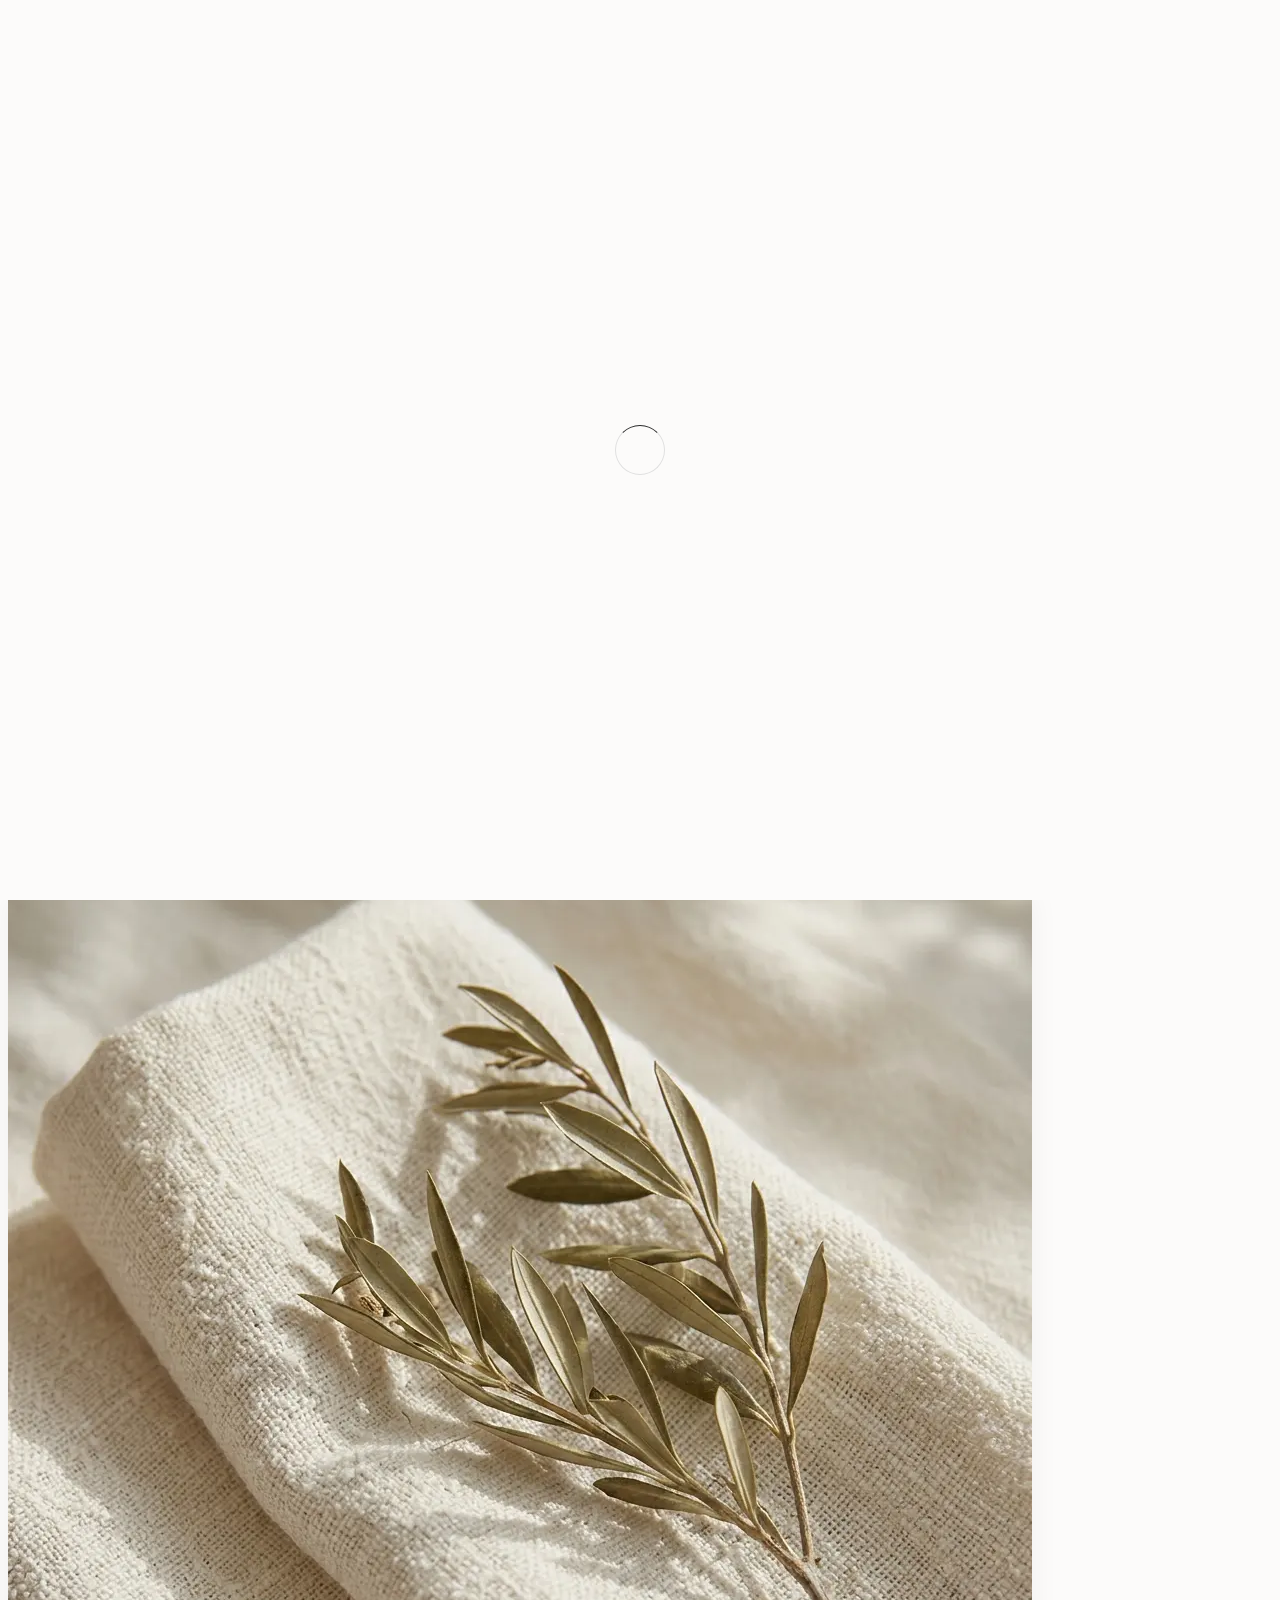
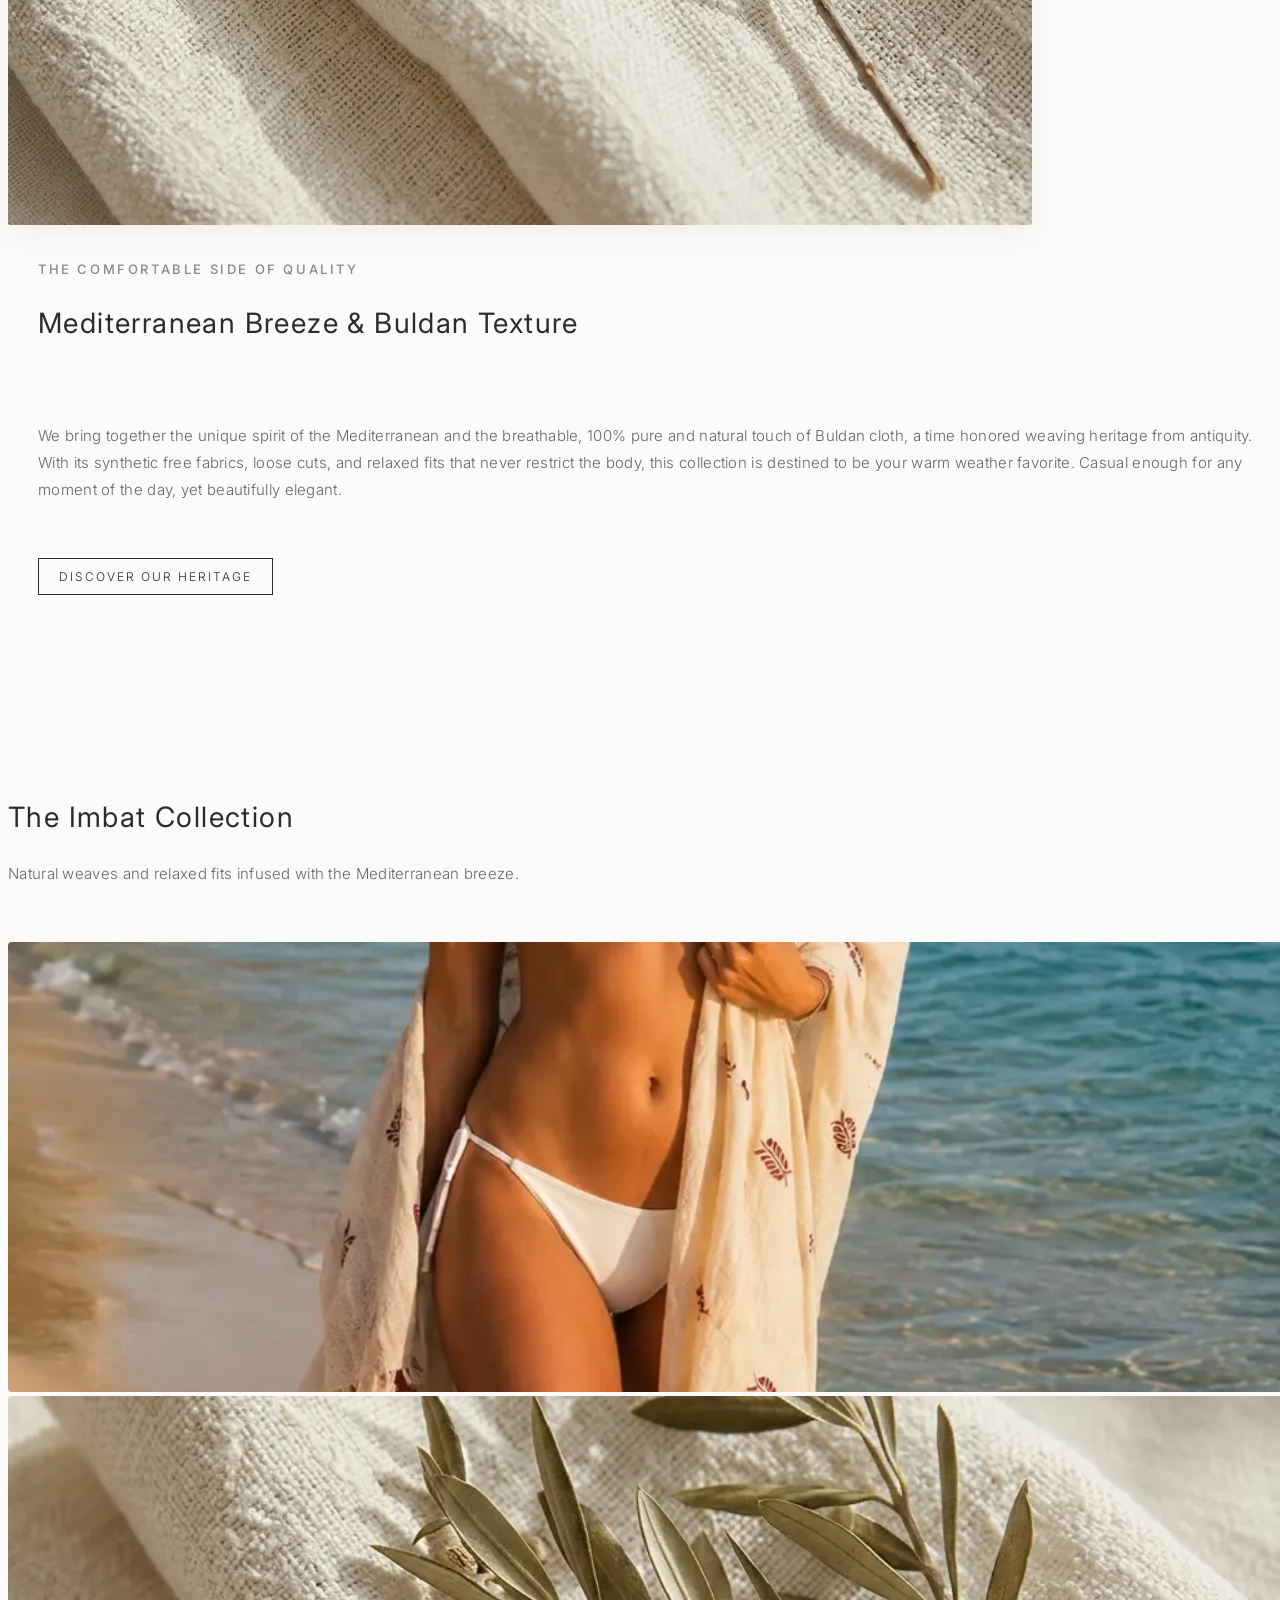
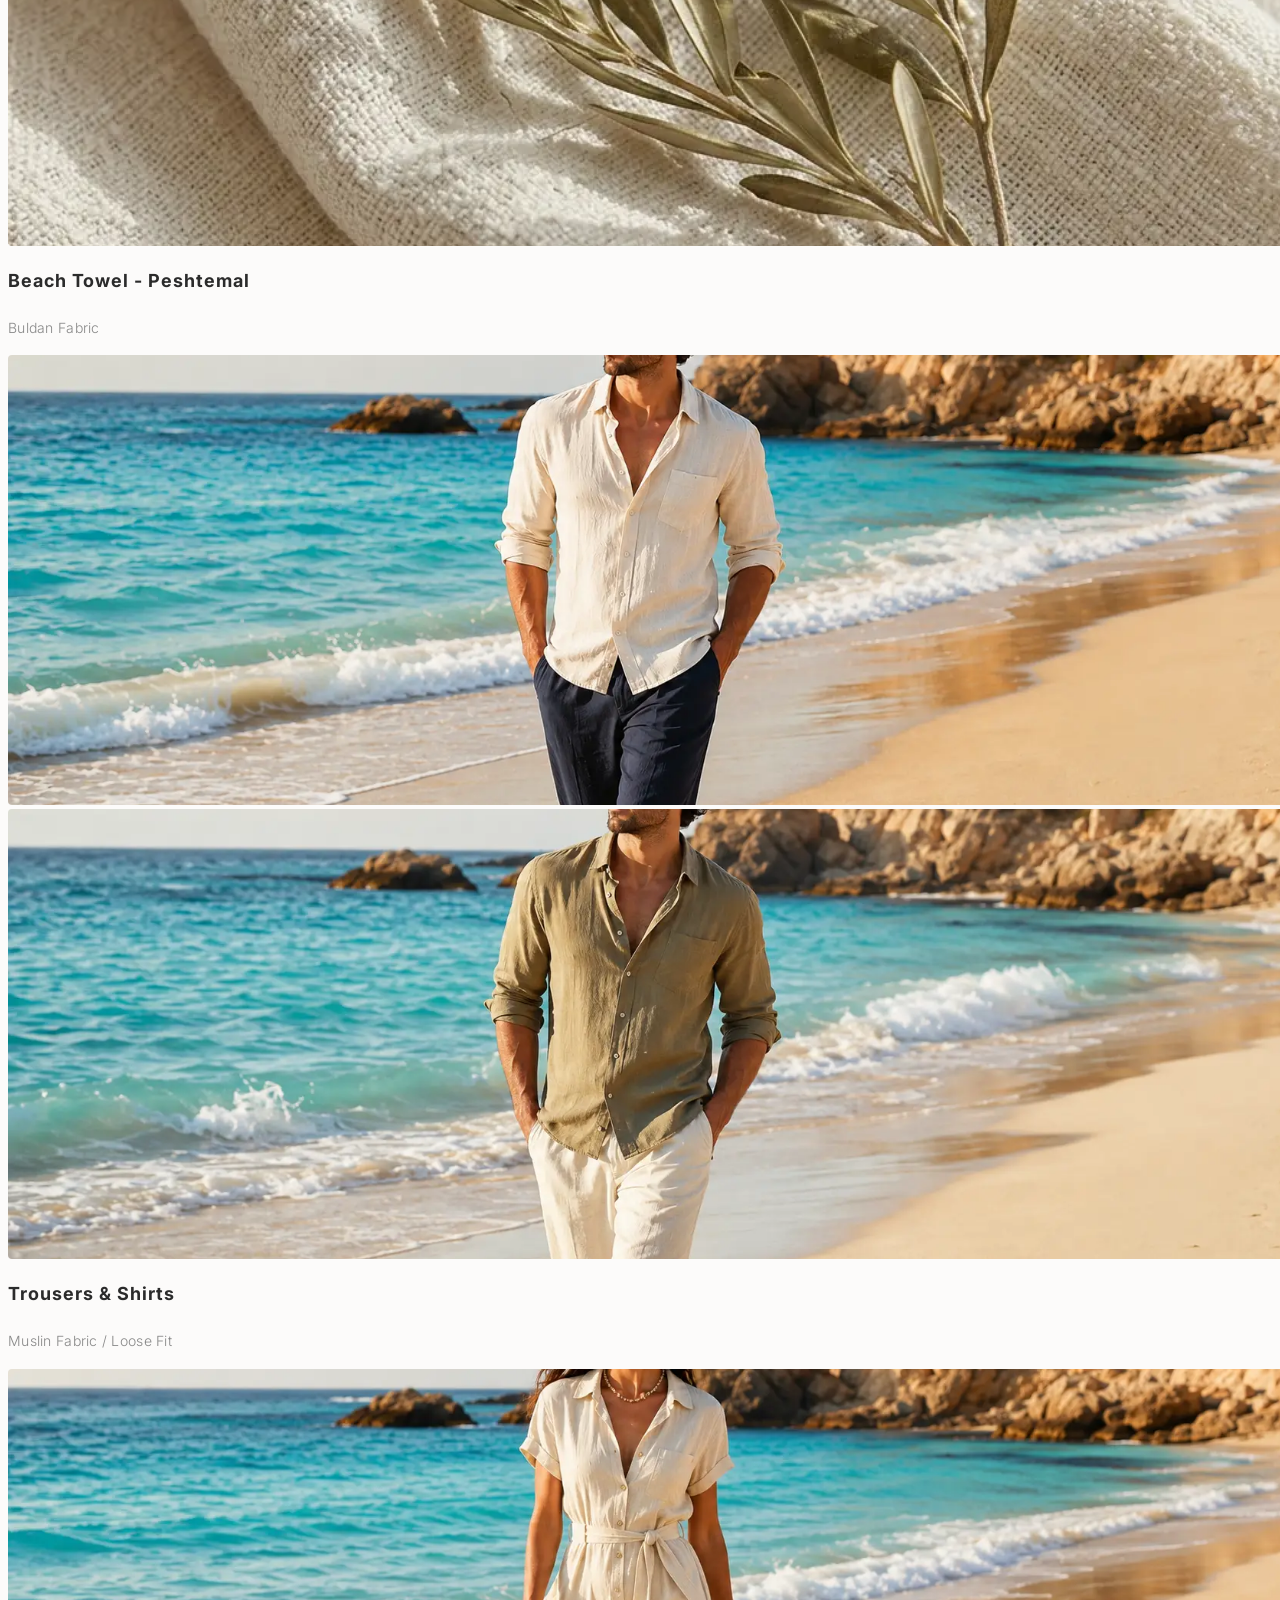
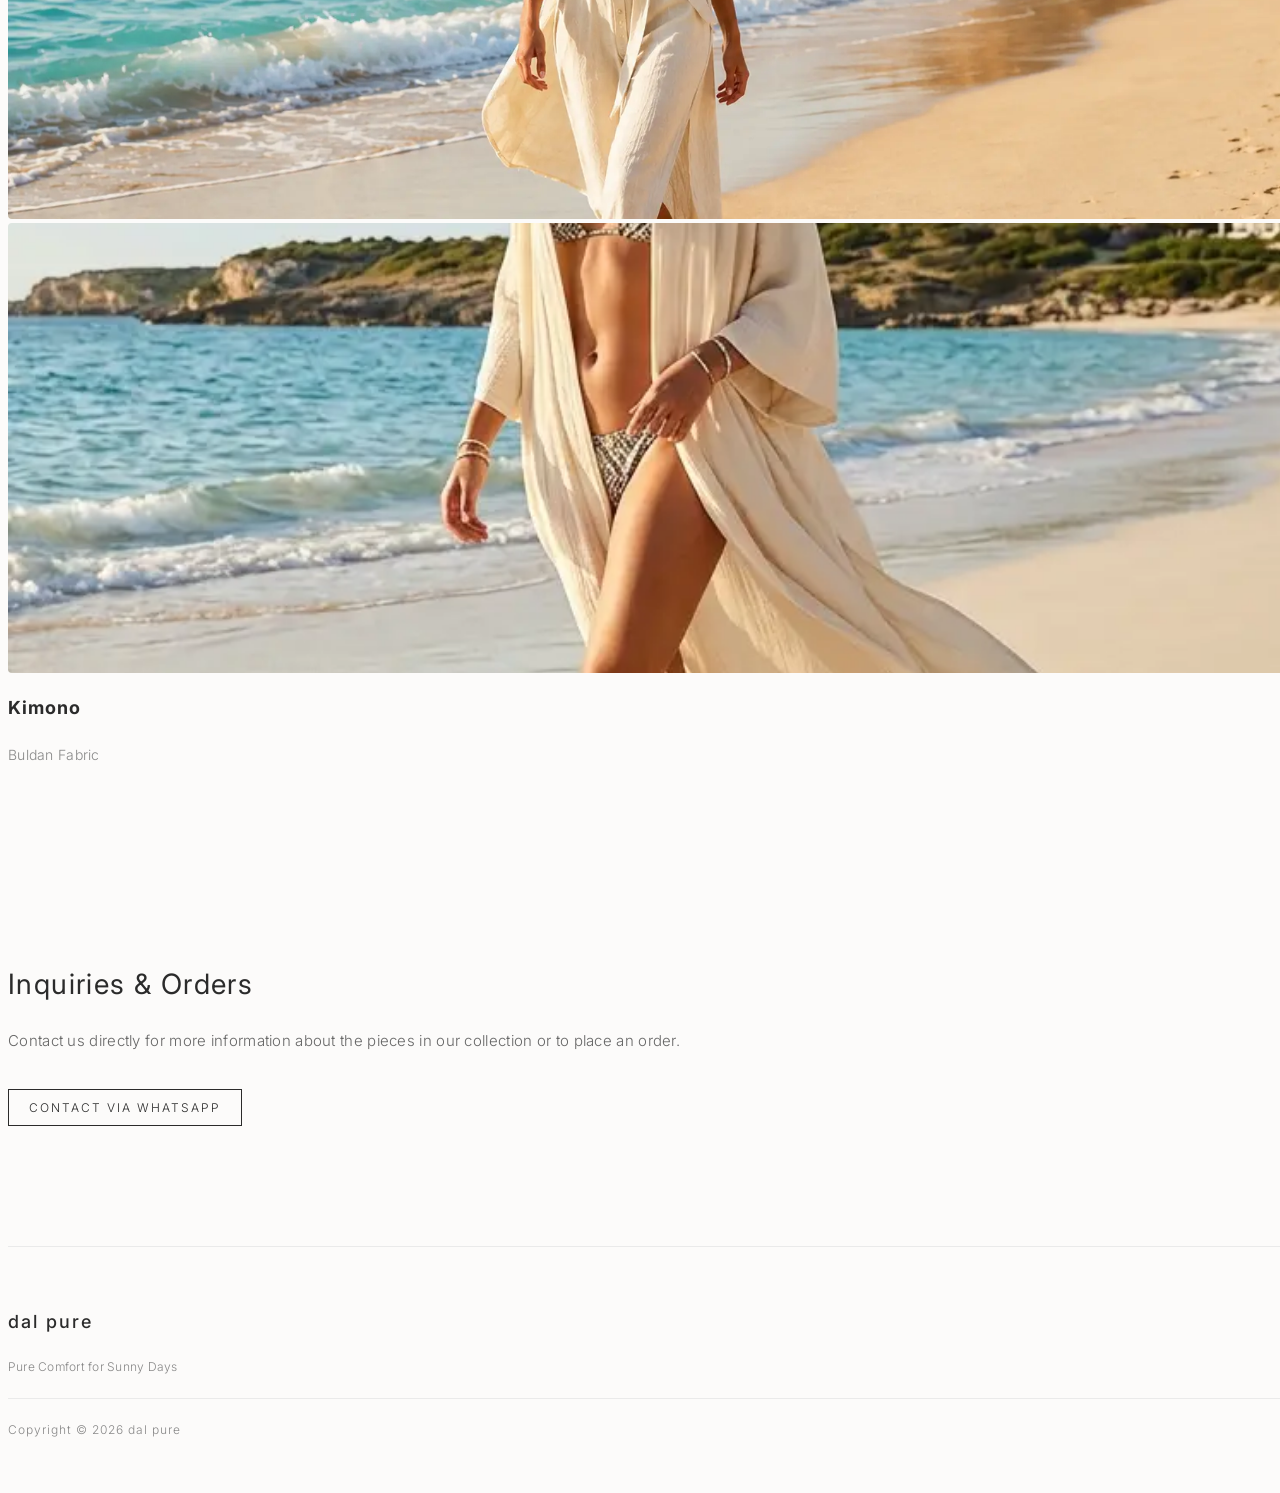
==== en.html @ 248ad26d "Add files via upload" ====
<!DOCTYPE html>
<html lang="en">
<head>
<meta charset="UTF-8">
<title>dal pure</title>

<meta http-equiv="X-UA-Compatible" content="IE=Edge">
<meta name="description" content="Dal Pure - Mediterranean inspired Buldan cotton resortwear.">
<meta name="viewport" content="width=device-width, initial-scale=1, maximum-scale=1">

<link rel="stylesheet" href="css/bootstrap.min.css">
<link rel="stylesheet" href="css/animate.css">
<link rel="stylesheet" href="css/font-awesome.min.css">
<link rel="icon" type="image/png" href="images/favicon.png">
<link rel="stylesheet" href="css/tooplate-style.css">
<style>
  @media (max-width: 991px) {
    * {
      background-attachment: scroll !important;
    }
    div, section, header, .carousel-item, [style*="background-image"] {
      background-attachment: scroll !important;
      background-size: cover !important;
      background-position: center center !important;
    }
  }
</style>
</head>

<body data-spy="scroll" data-target=".navbar-collapse" data-offset="50">

<div style="position: absolute; top: 30px; right: 40px; z-index: 1000; font-family: 'Inter', sans-serif; font-size: 13px; letter-spacing: 2px;">
    <span style="color: #2b2b2b; font-weight: 500;">EN</span>
    <span style="color: #888; margin: 0 5px;">|</span>
    <a href="index.html" style="color: #888; text-decoration: none; transition: 0.3s;" onmouseover="this.style.color='#2b2b2b'" onmouseout="this.style.color='#888'">TR</a> 
</div>

 <div class="preloader">
         <div class="spinner">
              <span class="spinner-rotate"></span>
         </div>
    </div>

<style>
     /* Carousel Okları ve Minimal Dokunuşlar İçin Ek CSS */
     .carousel-control.left, .carousel-control.right {
          background-image: none !important; /* Standart siyah gölgeleri kaldırır */
          color: #2b2b2b; /* Ok rengi */
          opacity: 0.5;
     }
     .carousel-control:hover { opacity: 1; }
     .carousel-inner > .item > img {
          width: 100%;
          height: 450px;
          object-fit: cover;
          border-radius: 4px;
     }
     .product-title { margin-top: 20px; font-weight: bold; letter-spacing: 1px; }
     .product-desc { color: #888; font-size: 14px; margin-bottom: 15px; }
     .inquire-btn {
          display: inline-block; padding: 10px 20px; border: 1px solid #2b2b2b;
          color: #2b2b2b; text-decoration: none; text-transform: uppercase; letter-spacing: 2px;
          font-size: 12px; transition: 0.3s;
     }
     .inquire-btn:hover { background-color: #2b2b2b; color: #fff; text-decoration: none; }
          /* Dikey Hizalama ve Bootstrap Hayalet Temizliği */
     .align-center {
          display: flex !important;
          align-items: center !important;
          flex-wrap: wrap;
     }
     .align-center::before, .align-center::after {
          display: none !important;
     }
     .about-thumb, .about-thumb .section-title, .about-thumb h3 {
          margin-top: 0 !important;
          padding-top: 0 !important;
     }
</style>


<div class="container">
     <div class="row">
          <section id="home" class="parallax-section">

               <div class="col-md-offset-1 col-md-10 col-sm-12">
                    <div class="home-wrapper">
                         <h3 class="wow fadeInUp" data-wow-delay="0.4s">Mediterranean Breeze</h3>
                         <h1 class="wow fadeInUp" data-wow-delay="0.6s" style="letter-spacing: 0.2em; text-transform: none !important;">dal pure</h1>
                         <p class="home-desc wow fadeInUp" data-wow-delay="0.8s">Loose, breathable clothes and accessories for endless summers.</p>
                         <a href="#about" class="wow fadeInUp smoothScroll arrow-btn" data-wow-delay="1s"><i class="fa fa-angle-double-down"></i></a>
                    </div>
               </div>

          </section>
     </div>
</div>


<section id="about" class="parallax-section">
     <div class="container">
          <div class="row align-center">

               <div class="col-md-5 col-sm-12">
                    <img src="images/about-image.webp" class="wow fadeInUp img-responsive" data-wow-delay="0.2s" alt="Dal Pure Buldan Kumaşı">
               </div>

               <div class="col-md-7 col-sm-12">
                    <div class="about-thumb text-center">
                         <div class="wow fadeInUp section-title" data-wow-delay="0.6s">
                              <h3>The comfortable side of quality</h3>
                              <h2>Mediterranean Breeze & Buldan Texture</h2>
                         </div>
                         <div class="wow fadeInUp" data-wow-delay="0.8s">
                              <p>We bring together the unique spirit of the Mediterranean and the breathable, 100% pure and natural touch of Buldan cloth, a time honored weaving heritage from antiquity. With its synthetic free fabrics, loose cuts, and relaxed fits that never restrict the body, this collection is destined to be your warm weather favorite. Casual enough for any moment of the day, yet beautifully elegant.</p>
                              <br><br>
<a href="heritage-en.html" class="inquire-btn wow fadeInUp" data-wow-delay="1s">
     Discover Our Heritage
</a>
</div>
                         </div>
                    </div>
               </div>

          </div>
     </div>
</section>


<section id="work" class="parallax-section">
     <div class="container">
          <div class="row">

               <div class="col-md-12 col-sm-12">
                    <div class="wow fadeInUp section-title text-center" data-wow-delay="0.2s">
                         <h2>The Imbat Collection</h2>
                         <p>Natural weaves and relaxed fits infused with the Mediterranean breeze.</p>
                    </div>
               </div>

           <div class="wow fadeInUp col-md-4 col-sm-6" data-wow-delay="0.4s">
                    <div id="urun3Carousel" class="carousel slide" data-ride="carousel" data-interval="false">
                         <div class="carousel-inner" role="listbox">
                              <div class="item active"><img src="images/work-5.webp" alt="Kaftan Shirt 1"></div>
                              <div class="item"><img src="images/about-image.webp" alt="Kaftan Shirt 2"></div>
                         </div>
                         <a class="left carousel-control" href="#urun3Carousel" role="button" data-slide="prev">
                              <span class="fa fa-angle-left" style="position:absolute; top:50%; font-size:30px;"></span>
                         </a>
                         <a class="right carousel-control" href="#urun3Carousel" role="button" data-slide="next">
                              <span class="fa fa-angle-right" style="position:absolute; top:50%; font-size:30px;"></span>
                         </a>
                    </div>
                    <div class="text-center">
                         <h4 class="product-title">Beach Towel - Peshtemal</h4>
                         <p class="product-desc">Buldan Fabric</p>
                    </div>
               </div>
     
               <div class="wow fadeInUp col-md-4 col-sm-6" data-wow-delay="0.6s">
                    <div id="urun1Carousel" class="carousel slide" data-ride="carousel" data-interval="false">
                         <div class="carousel-inner" role="listbox">
                              <div class="item active"><img src="images/work-2.webp" alt="Pure Lounge Pants 1"></div>
                              <div class="item"><img src="images/work-1.webp" alt="Pure Lounge Pants 2"></div>
                         </div>
                         <a class="left carousel-control" href="#urun1Carousel" role="button" data-slide="prev">
                              <span class="fa fa-angle-left" style="position:absolute; top:50%; font-size:30px;"></span>
                         </a>
                         <a class="right carousel-control" href="#urun1Carousel" role="button" data-slide="next">
                              <span class="fa fa-angle-right" style="position:absolute; top:50%; font-size:30px;"></span>
                         </a>
                    </div>
                    <div class="text-center">
                         <h4 class="product-title">Trousers & Shirts</h4>
                         <p class="product-desc">Muslin Fabric / Loose Fit</p>
                    </div>
               </div>

               <div class="wow fadeInUp col-md-4 col-sm-6" data-wow-delay="0.8s">
                    <div id="urun2Carousel" class="carousel slide" data-ride="carousel" data-interval="false">
                         <div class="carousel-inner" role="listbox">
                              <div class="item active"><img src="images/work-3.webp" alt="Beach Kimono 1"></div>
                              <div class="item"><img src="images/work-4.webp" alt="Beach Kimono 2"></div>
                         </div>
                         <a class="left carousel-control" href="#urun2Carousel" role="button" data-slide="prev">
                              <span class="fa fa-angle-left" style="position:absolute; top:50%; font-size:30px;"></span>
                         </a>
                         <a class="right carousel-control" href="#urun2Carousel" role="button" data-slide="next">
                              <span class="fa fa-angle-right" style="position:absolute; top:50%; font-size:30px;"></span>
                         </a>
                    </div>
                    <div class="text-center">
                         <h4 class="product-title">Kimono</h4>
                         <p class="product-desc">Buldan Fabric</p>
                    </div>
               </div>
          </div>
     </div>
</section>


<section id="contact" class="parallax-section" style="padding: 80px 0;">
     <div class="container">
          <div class="row text-center">
               <div class="col-md-12 col-sm-12">
                    <div class="wow fadeInUp section-title" data-wow-delay="0.2s">
                         <h2>Inquiries & Orders</h2>
                         <p>Contact us directly for more information about the pieces in our collection or to place an order.</p>
                         <br>
                         <a href="https://wa.me/905418734180" target="_blank" class="inquire-btn wow fadeInUp" data-wow-delay="0.4s">
                              <i class="fa fa-whatsapp"></i> Contact via WhatsApp
                         </a>
                    </div>
               </div>
          </div>
     </div>
</section>


<footer id="footer" class="parallax-section" style="padding-top: 40px; padding-bottom: 20px;">
    <div class="container">
        <div class="row text-center">

               <div class="wow fadeInUp col-md-12 col-sm-12" data-wow-delay="0.2s">
                    <h4 style="letter-spacing: 2px;">dal pure</h4>
                    <p style="font-size: 12px; color: #888;">Pure Comfort for Sunny Days</p>
               </div>

               <div class="col-md-12 col-sm-12 clearfix">
                    <div class="dash-line" style="margin: 20px 0;"></div>
               </div>

               <div class="wow fadeInUp col-md-6 col-sm-6 text-left" data-wow-delay="0.4s">
                    <p class="copyright-text" style="font-size: 12px;">Copyright © 2026 dal pure</p>
               </div>

               <div class="wow fadeInUp col-md-6 col-sm-6 text-right" data-wow-delay="0.6s">
                    <ul class="social-icon" style="margin: 0;">
     <li><a href="https://instagram.com/dal.pure" target="_blank" class="fa fa-instagram"></a></li>
     <li><a href="https://wa.me/905418734180" target="_blank" class="fa fa-whatsapp"></a></li>
</ul>
               </div>

          </div>
     </div>
</footer>

<script src="js/jquery.js"></script>
<script src="js/bootstrap.min.js"></script>
<script src="js/jquery.parallax.js"></script>
<script src="js/smoothscroll.js"></script>
<script src="js/wow.min.js"></script>
<script src="js/custom.js"></script>

</body>
</html>
---- css/tooplate-style.css ----
/*
    DAL PURE - Custom Premium Lookbook Style
    Minimalist, Clean & Resortwear Vibe
*/

@import url('https://fonts.googleapis.com/css2?family=Inter:wght@300;400;500&display=swap');

/*---------------------------------------
  General & Background              
-----------------------------------------*/
html, body {
  width: 100%;
  height: 100%;
}

body {
    background-color: #fcfbfa; /* Kum / Kırık beyaz tonu - Dal Pure'un saf hissi */
    font-family: 'Inter', sans-serif;
    font-style: normal;
    font-weight: 300;
    color: #2b2b2b; /* Yumuşak antrasit */
    overflow-x: hidden;
    -webkit-font-smoothing: antialiased;
}

a {
  color: #575757;
  -webkit-transition: 0.4s;
  transition: 0.4s;
  text-decoration: none !important;
}

a:hover, a:active, a:focus {
  color: #000000;
  outline: none;
}

* {
  -webkit-box-sizing: border-box;
  box-sizing: border-box;
}

/*---------------------------------------
  Typography (Lüks ve Sade)             
-----------------------------------------*/
h1, h2, h3, h4, h5, h6 {
  font-style: normal;
  font-weight: 400;
  color: #2b2b2b;
}

h1 {
  font-size: 38px;
  font-weight: 300;
  letter-spacing: 0.25em; /* Marka ismine geniş ve asil duruş */
  text-transform: uppercase;
  margin-bottom: 10px;
}

h2 {
  font-size: 28px;
  letter-spacing: 0.05em;
  line-height: 1.4;
}

h3 {
  font-size: 13px;
  font-weight: 500;
  line-height: 24px;
  letter-spacing: 0.2em;
  text-transform: uppercase;
  color: #888888;
}

h4 {
  font-size: 18px;
  letter-spacing: 0.05em;
}

p {
  color: #666666;
  font-size: 15px;
  font-weight: 300;
  line-height: 1.8;
  letter-spacing: 0.02em;
}

.section-title {
  margin: 0;
  padding-bottom: 40px;
}

.parallax-section {
  background-attachment: fixed !important;
  background-size: cover !important;
}

#about, #work, #contact, footer {
  position: relative;
  padding-top: 80px;
  padding-bottom: 80px;
}

/*---------------------------------------
  Pre-loader (Yükleme Ekranı)              
-----------------------------------------*/
.preloader {
  position: fixed;
  top: 0;
  left: 0;
  width: 100%;
  height: 100%;
  z-index: 99999;
  display: flex;
  flex-flow: row nowrap;
  justify-content: center;
  align-items: center;
  background: #fcfbfa;
}

.spinner {
  border: 1px solid transparent;
  border-radius: 5px;
  position: relative;
}

.spinner:before {
  content: '';
  box-sizing: border-box;
  position: absolute;
  top: 50%;
  left: 50%;
  width: 50px;
  height: 50px;
  margin-top: -25px;
  margin-left: -25px;
  border-radius: 50%;
  border: 1px solid #e0e0e0;
  border-top-color: #2b2b2b;
  animation: spinner .9s linear infinite;
}

@keyframes spinner {
  to {transform: rotate(360deg);}
}

/*---------------------------------------
  Home Section (Karşılama / Hero)              
-----------------------------------------*/
#home {
  /* Arkaplan fotoğrafının adı, images klasöründe home-bg.jpg olmalı */
  background: url('../images/home-bg.webp') center center no-repeat fixed;
  background-size: cover;
  display: flex;
  align-items: center;
  height: 85vh;
  text-align: center;
  position: relative;
  margin: 20px 20px 0 20px;
  border-radius: 2px;
}

.home-wrapper {
  background: rgba(252, 251, 250, 0.85); /* Hafif buzlu, çok şık arka plan */
  padding: 40px 20px;
  max-width: 600px;
  margin: 0 auto;
  border-radius: 2px;
}

.arrow-btn i {
  color: #2b2b2b;
  font-size: 24px;
  margin-top: 20px;
  transition: 0.3s;
}

.arrow-btn i:hover {
  color: #888;
  transform: translateY(5px);
}

/*---------------------------------------
  About & Fabric Section              
-----------------------------------------*/
#about {
  padding-top: 100px;
}

#about img {
  border-radius: 2px;
  margin-bottom: 28px;
  box-shadow: 0px 10px 30px rgba(0,0,0,0.05); /* Fotoğrafa çok hafif lüks gölge */
}

.about-thumb {
  padding: 20px 30px;
}

/*---------------------------------------
  Footer Section              
-----------------------------------------*/
footer {
  background: #fcfbfa;
  border-top: 1px solid #eaeaea;
}

footer h4 {
  color: #2b2b2b;
  font-weight: 500;
}

.dash-line {
  border-top: 1px solid #eaeaea;
}

.copyright-text {
  color: #888;
  letter-spacing: 1px;
}

/*---------------------------------------
  Social Icons (Minimalist)             
-----------------------------------------*/
.social-icon {
  padding: 0;
  margin: 0;
}

.social-icon li {
  display: inline-block;
  list-style: none;
}

.social-icon li a {
  color: #2b2b2b;
  font-size: 18px;
  margin: 0px 10px;
  transition: all 0.3s ease-in-out;
}

.social-icon li a:hover {
  color: #888;
}

/*---------------------------------------
  Mobile Responsive Styles              
-----------------------------------------*/
@media (max-width: 768px) {
  h1 { font-size: 28px; letter-spacing: 0.15em; }
  h2 { font-size: 22px; }
  #home { margin: 10px; height: 75vh; }
  .home-wrapper { padding: 30px 15px; }
  #about .about-thumb { padding: 0px; margin-top: 20px; }
  footer .text-left, footer .text-right { text-align: center !important; margin-bottom: 15px; }
}
.home-desc {
    font-size: 14px; /* Fontu ideal bir alt başlık boyutuna düşürdük */
    color: #666666; /* Logodan biraz daha soluk bir gri yaparak hiyerarşi kurduk */
    margin-top: 20px; /* DAL PURE logosu ile arasına şık bir boşluk verdik */
    text-transform: none; /* Bütün harfleri büyük yapma zorunluluğunu kaldırdık */
    letter-spacing: 0.05em; /* Çok hafif, elit bir harf arası boşluk */
    font-weight: 300; /* İnce ve elegant durması için weight'i düşürdük */
}
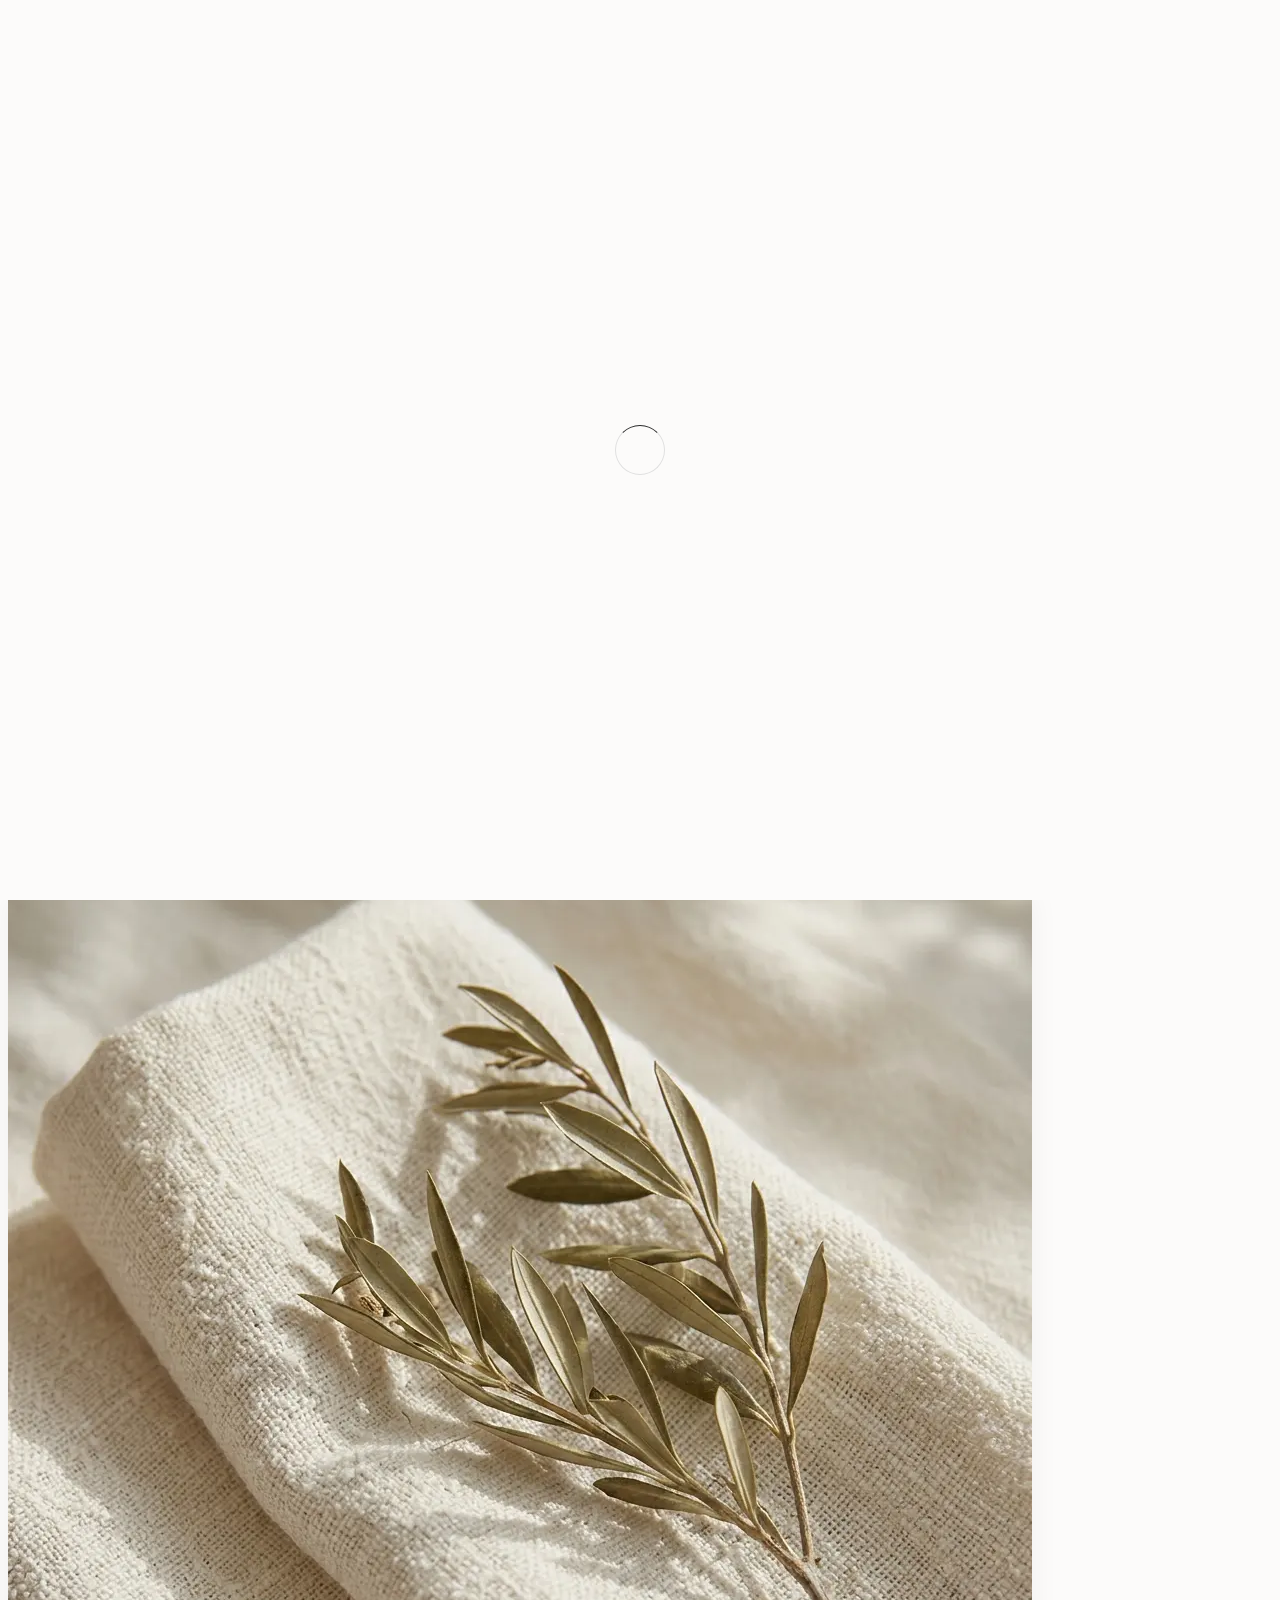
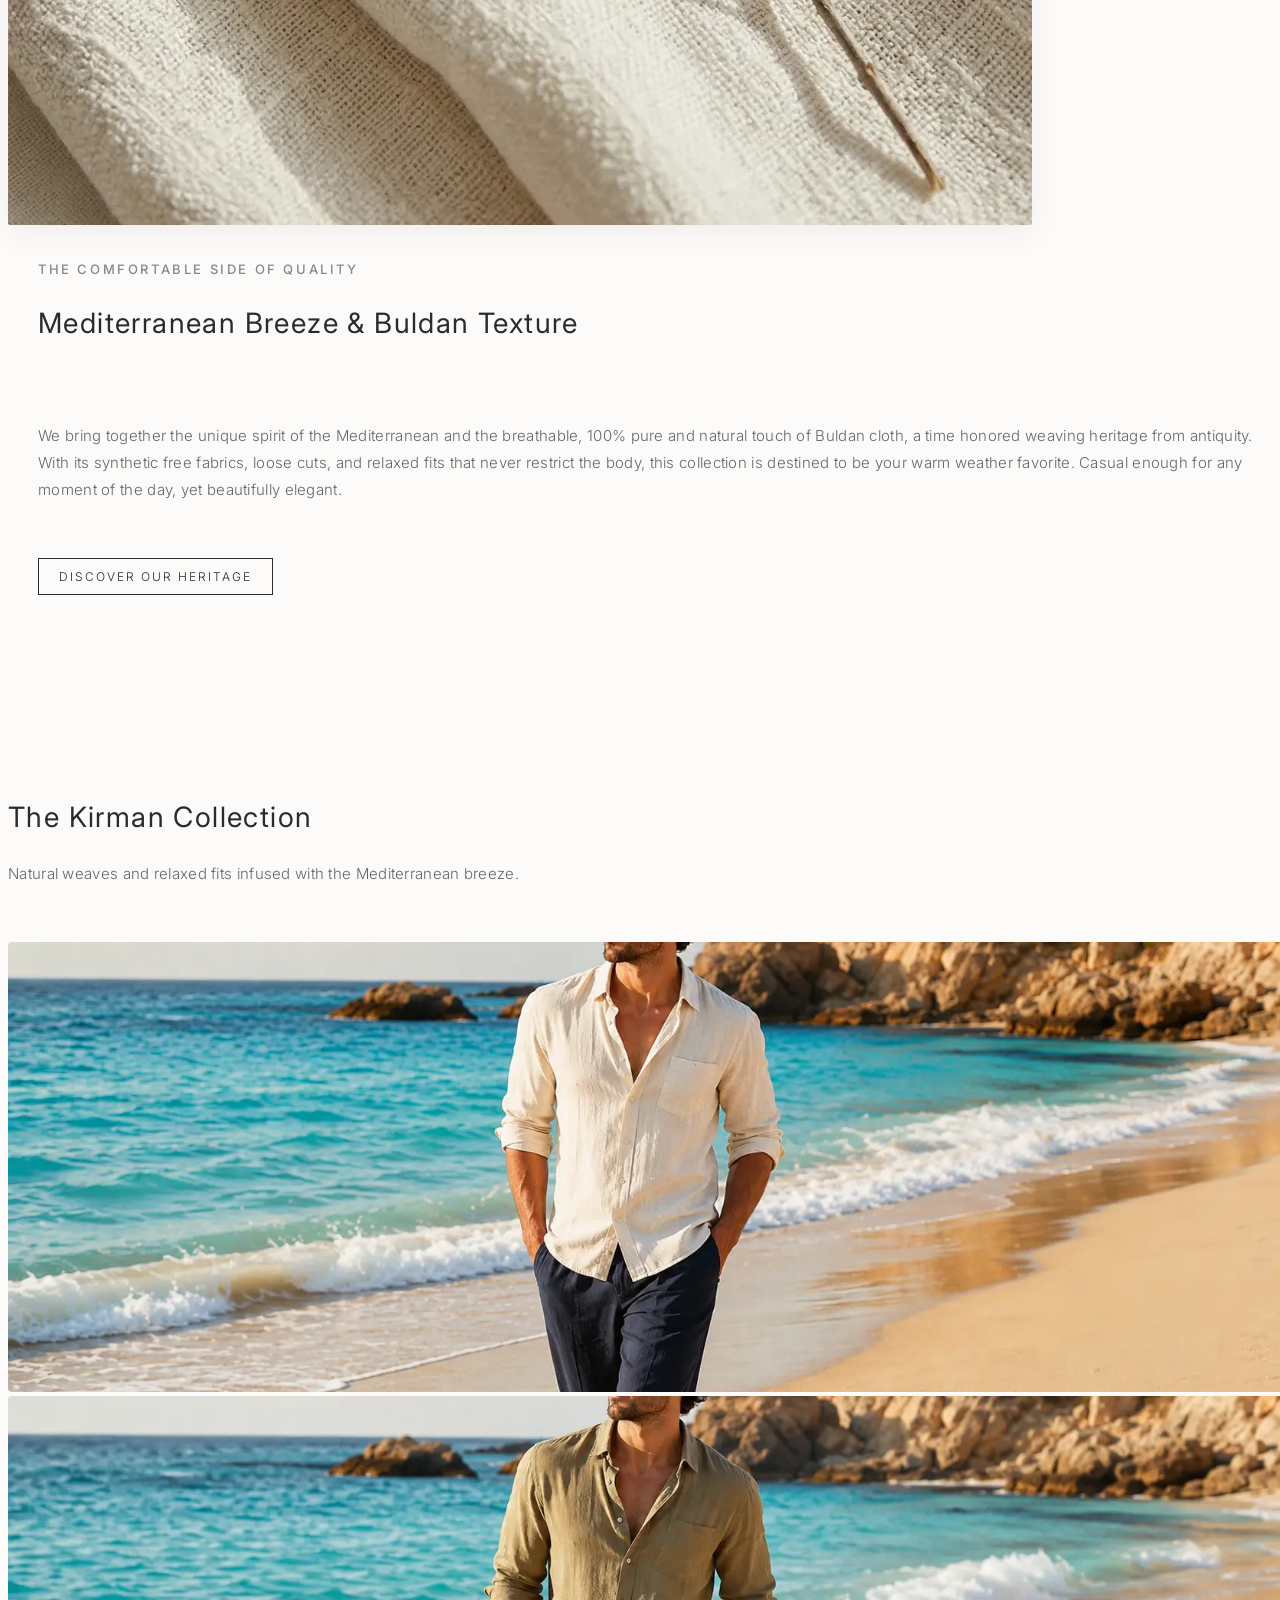
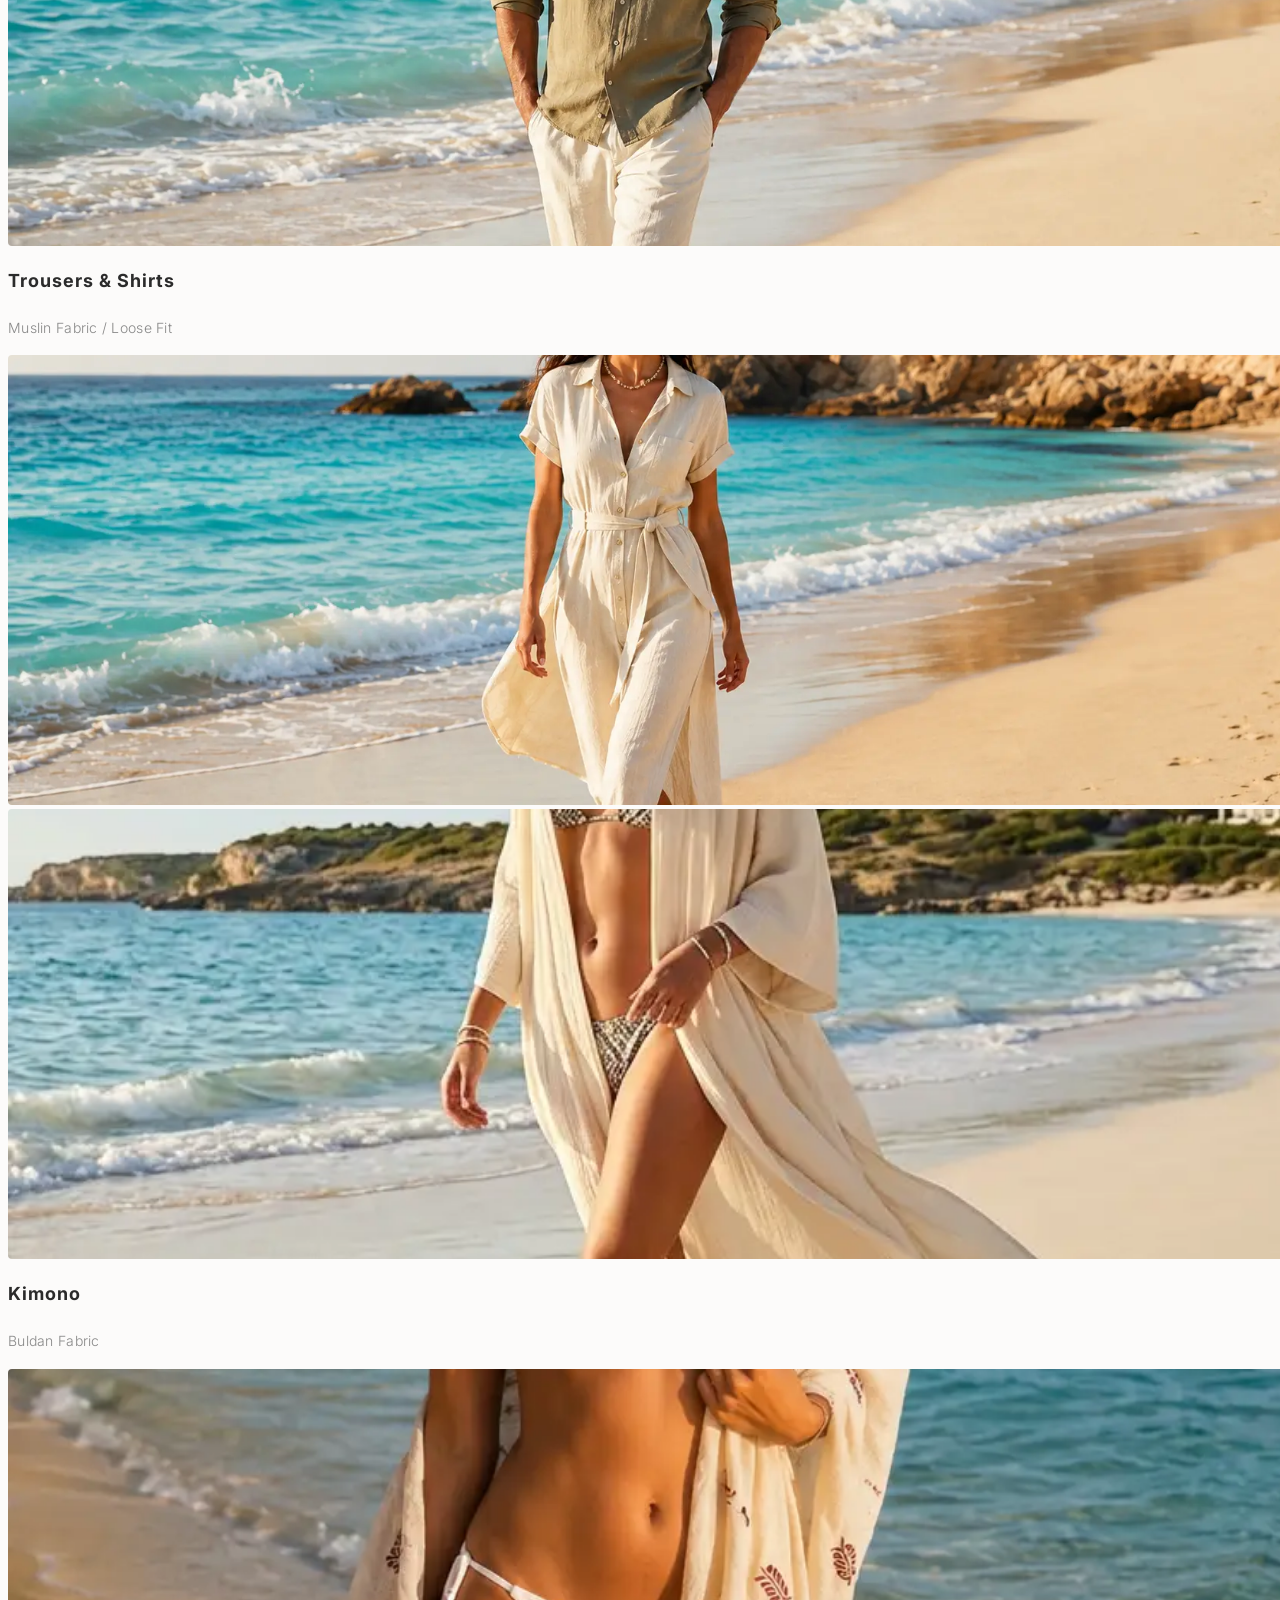
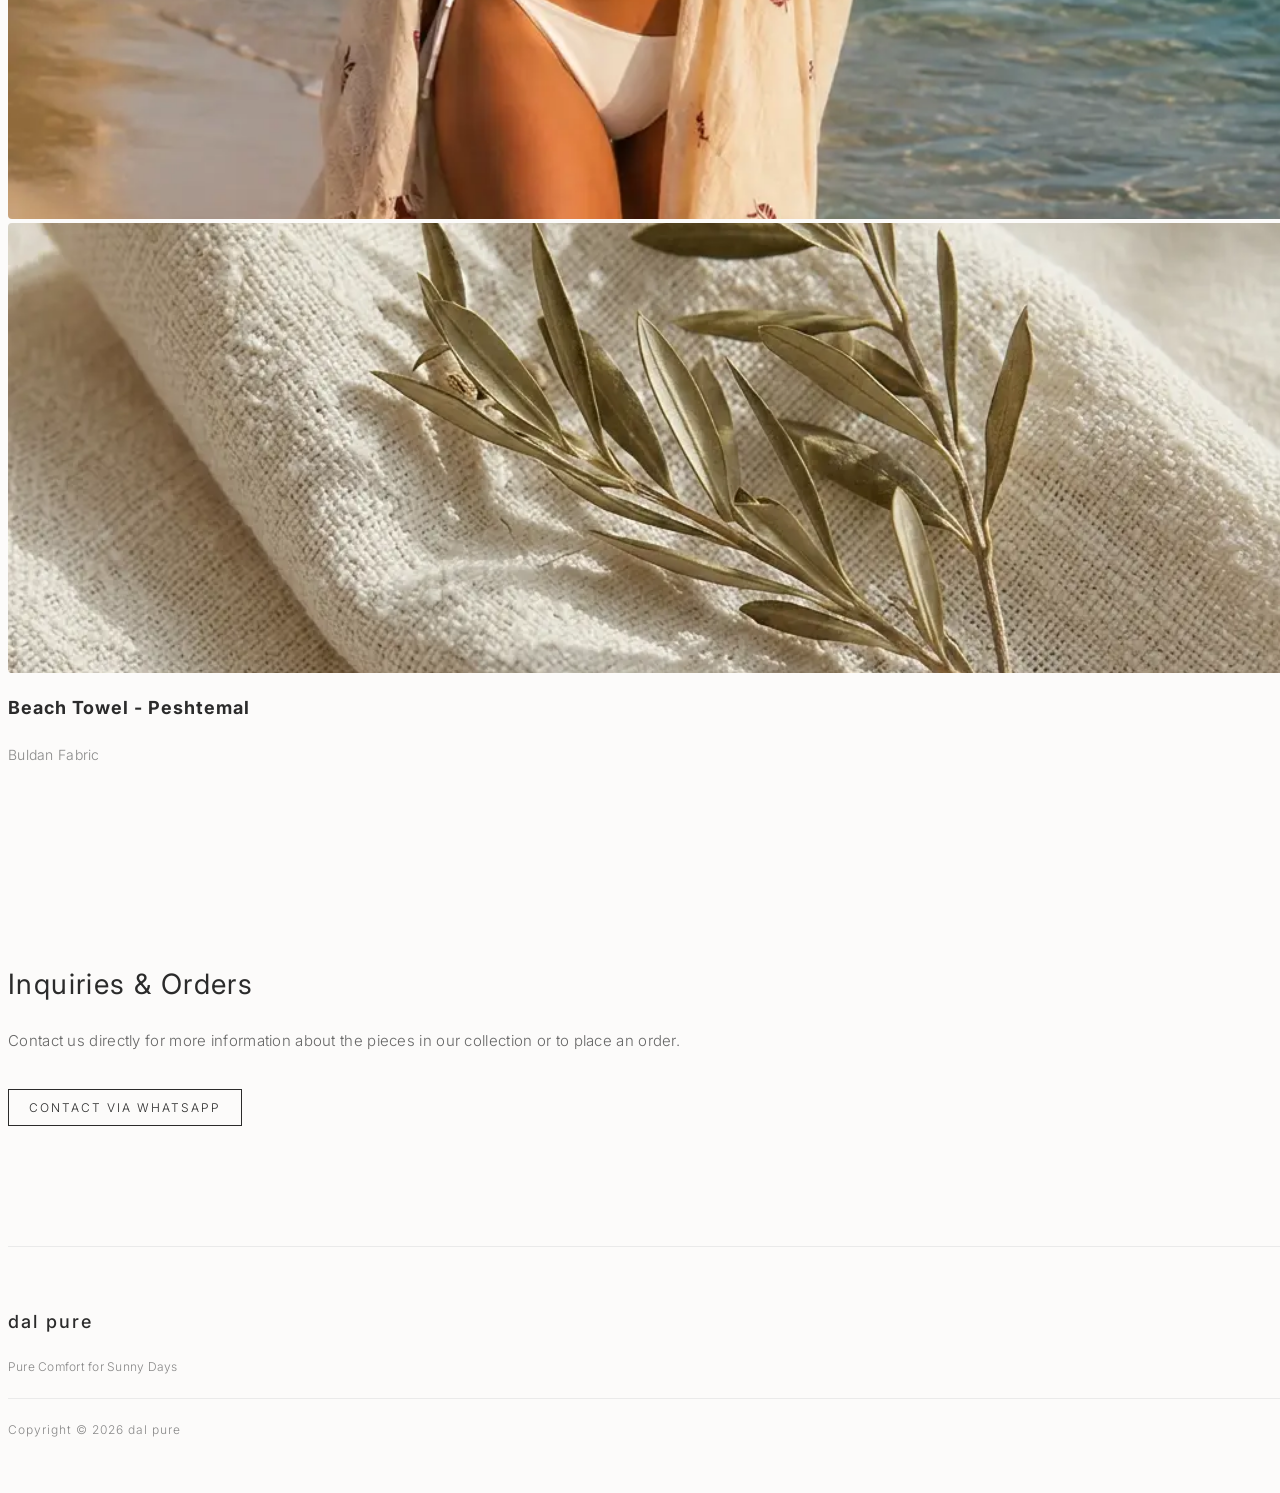
==== commit acfa4c21: "Add files via upload" ====
--- a/en.html
+++ b/en.html
@@ -13,18 +13,7 @@
 <link rel="stylesheet" href="css/font-awesome.min.css">
 <link rel="icon" type="image/png" href="images/favicon.png">
 <link rel="stylesheet" href="css/tooplate-style.css">
-<style>
-  @media (max-width: 991px) {
-    * {
-      background-attachment: scroll !important;
-    }
-    div, section, header, .carousel-item, [style*="background-image"] {
-      background-attachment: scroll !important;
-      background-size: cover !important;
-      background-position: center center !important;
-    }
-  }
-</style>
+
 </head>
 
 <body data-spy="scroll" data-target=".navbar-collapse" data-offset="50">
@@ -133,12 +122,50 @@
 
                <div class="col-md-12 col-sm-12">
                     <div class="wow fadeInUp section-title text-center" data-wow-delay="0.2s">
-                         <h2>The Imbat Collection</h2>
+                         <h2>The Kirman Collection</h2>
                          <p>Natural weaves and relaxed fits infused with the Mediterranean breeze.</p>
                     </div>
                </div>
-
-           <div class="wow fadeInUp col-md-4 col-sm-6" data-wow-delay="0.4s">
+     
+               <div class="wow fadeInUp col-md-4 col-sm-6" data-wow-delay="0.4s">
+                    <div id="urun1Carousel" class="carousel slide" data-ride="carousel" data-interval="false">
+                         <div class="carousel-inner" role="listbox">
+                              <div class="item active"><img src="images/work-2.webp" alt="Pure Lounge Pants 1"></div>
+                              <div class="item"><img src="images/work-1.webp" alt="Pure Lounge Pants 2"></div>
+                         </div>
+                         <a class="left carousel-control" href="#urun1Carousel" role="button" data-slide="prev">
+                              <span class="fa fa-angle-left" style="position:absolute; top:50%; font-size:30px;"></span>
+                         </a>
+                         <a class="right carousel-control" href="#urun1Carousel" role="button" data-slide="next">
+                              <span class="fa fa-angle-right" style="position:absolute; top:50%; font-size:30px;"></span>
+                         </a>
+                    </div>
+                    <div class="text-center">
+                         <h4 class="product-title">Trousers & Shirts</h4>
+                         <p class="product-desc">Muslin Fabric / Loose Fit</p>
+                    </div>
+               </div>
+
+               <div class="wow fadeInUp col-md-4 col-sm-6" data-wow-delay="0.6s">
+                    <div id="urun2Carousel" class="carousel slide" data-ride="carousel" data-interval="false">
+                         <div class="carousel-inner" role="listbox">
+                              <div class="item active"><img src="images/work-3.webp" alt="Beach Kimono 1"></div>
+                              <div class="item"><img src="images/work-4.webp" alt="Beach Kimono 2"></div>
+                         </div>
+                         <a class="left carousel-control" href="#urun2Carousel" role="button" data-slide="prev">
+                              <span class="fa fa-angle-left" style="position:absolute; top:50%; font-size:30px;"></span>
+                         </a>
+                         <a class="right carousel-control" href="#urun2Carousel" role="button" data-slide="next">
+                              <span class="fa fa-angle-right" style="position:absolute; top:50%; font-size:30px;"></span>
+                         </a>
+                    </div>
+                    <div class="text-center">
+                         <h4 class="product-title">Kimono</h4>
+                         <p class="product-desc">Buldan Fabric</p>
+                    </div>
+               </div>
+
+               <div class="wow fadeInUp col-md-4 col-sm-6" data-wow-delay="0.8s">
                     <div id="urun3Carousel" class="carousel slide" data-ride="carousel" data-interval="false">
                          <div class="carousel-inner" role="listbox">
                               <div class="item active"><img src="images/work-5.webp" alt="Kaftan Shirt 1"></div>
@@ -156,44 +183,7 @@
                          <p class="product-desc">Buldan Fabric</p>
                     </div>
                </div>
-     
-               <div class="wow fadeInUp col-md-4 col-sm-6" data-wow-delay="0.6s">
-                    <div id="urun1Carousel" class="carousel slide" data-ride="carousel" data-interval="false">
-                         <div class="carousel-inner" role="listbox">
-                              <div class="item active"><img src="images/work-2.webp" alt="Pure Lounge Pants 1"></div>
-                              <div class="item"><img src="images/work-1.webp" alt="Pure Lounge Pants 2"></div>
-                         </div>
-                         <a class="left carousel-control" href="#urun1Carousel" role="button" data-slide="prev">
-                              <span class="fa fa-angle-left" style="position:absolute; top:50%; font-size:30px;"></span>
-                         </a>
-                         <a class="right carousel-control" href="#urun1Carousel" role="button" data-slide="next">
-                              <span class="fa fa-angle-right" style="position:absolute; top:50%; font-size:30px;"></span>
-                         </a>
-                    </div>
-                    <div class="text-center">
-                         <h4 class="product-title">Trousers & Shirts</h4>
-                         <p class="product-desc">Muslin Fabric / Loose Fit</p>
-                    </div>
-               </div>
-
-               <div class="wow fadeInUp col-md-4 col-sm-6" data-wow-delay="0.8s">
-                    <div id="urun2Carousel" class="carousel slide" data-ride="carousel" data-interval="false">
-                         <div class="carousel-inner" role="listbox">
-                              <div class="item active"><img src="images/work-3.webp" alt="Beach Kimono 1"></div>
-                              <div class="item"><img src="images/work-4.webp" alt="Beach Kimono 2"></div>
-                         </div>
-                         <a class="left carousel-control" href="#urun2Carousel" role="button" data-slide="prev">
-                              <span class="fa fa-angle-left" style="position:absolute; top:50%; font-size:30px;"></span>
-                         </a>
-                         <a class="right carousel-control" href="#urun2Carousel" role="button" data-slide="next">
-                              <span class="fa fa-angle-right" style="position:absolute; top:50%; font-size:30px;"></span>
-                         </a>
-                    </div>
-                    <div class="text-center">
-                         <h4 class="product-title">Kimono</h4>
-                         <p class="product-desc">Buldan Fabric</p>
-                    </div>
-               </div>
+
           </div>
      </div>
 </section>
--- a/css/tooplate-style.css
+++ b/css/tooplate-style.css
@@ -253,6 +253,12 @@
   .home-wrapper { padding: 30px 15px; }
   #about .about-thumb { padding: 0px; margin-top: 20px; }
   footer .text-left, footer .text-right { text-align: center !important; margin-bottom: 15px; }
+  
+  /* Mobilde arka plan zoom (parallax) hatasını çözen kısım */
+  .parallax-section, #home {
+    background-attachment: scroll !important;
+    background-position: center center !important;
+  }
 }
 .home-desc {
     font-size: 14px; /* Fontu ideal bir alt başlık boyutuna düşürdük */
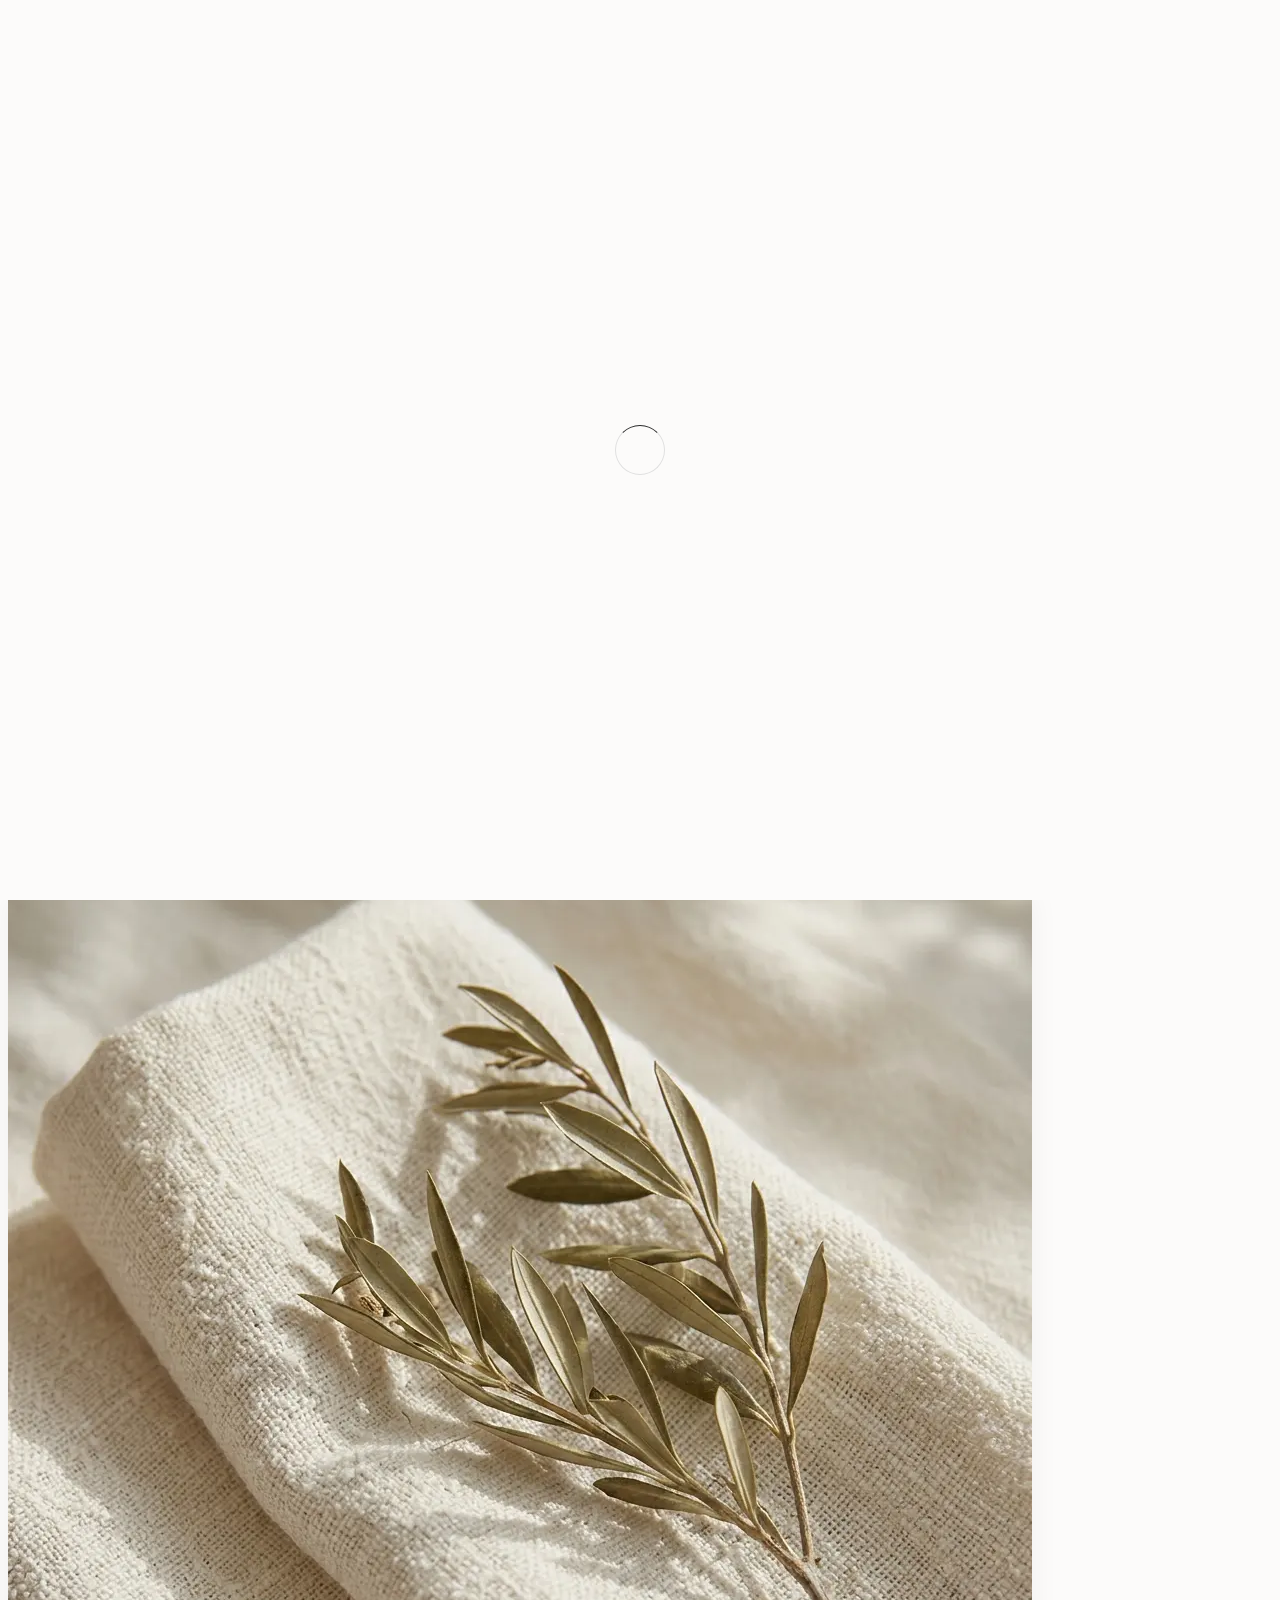
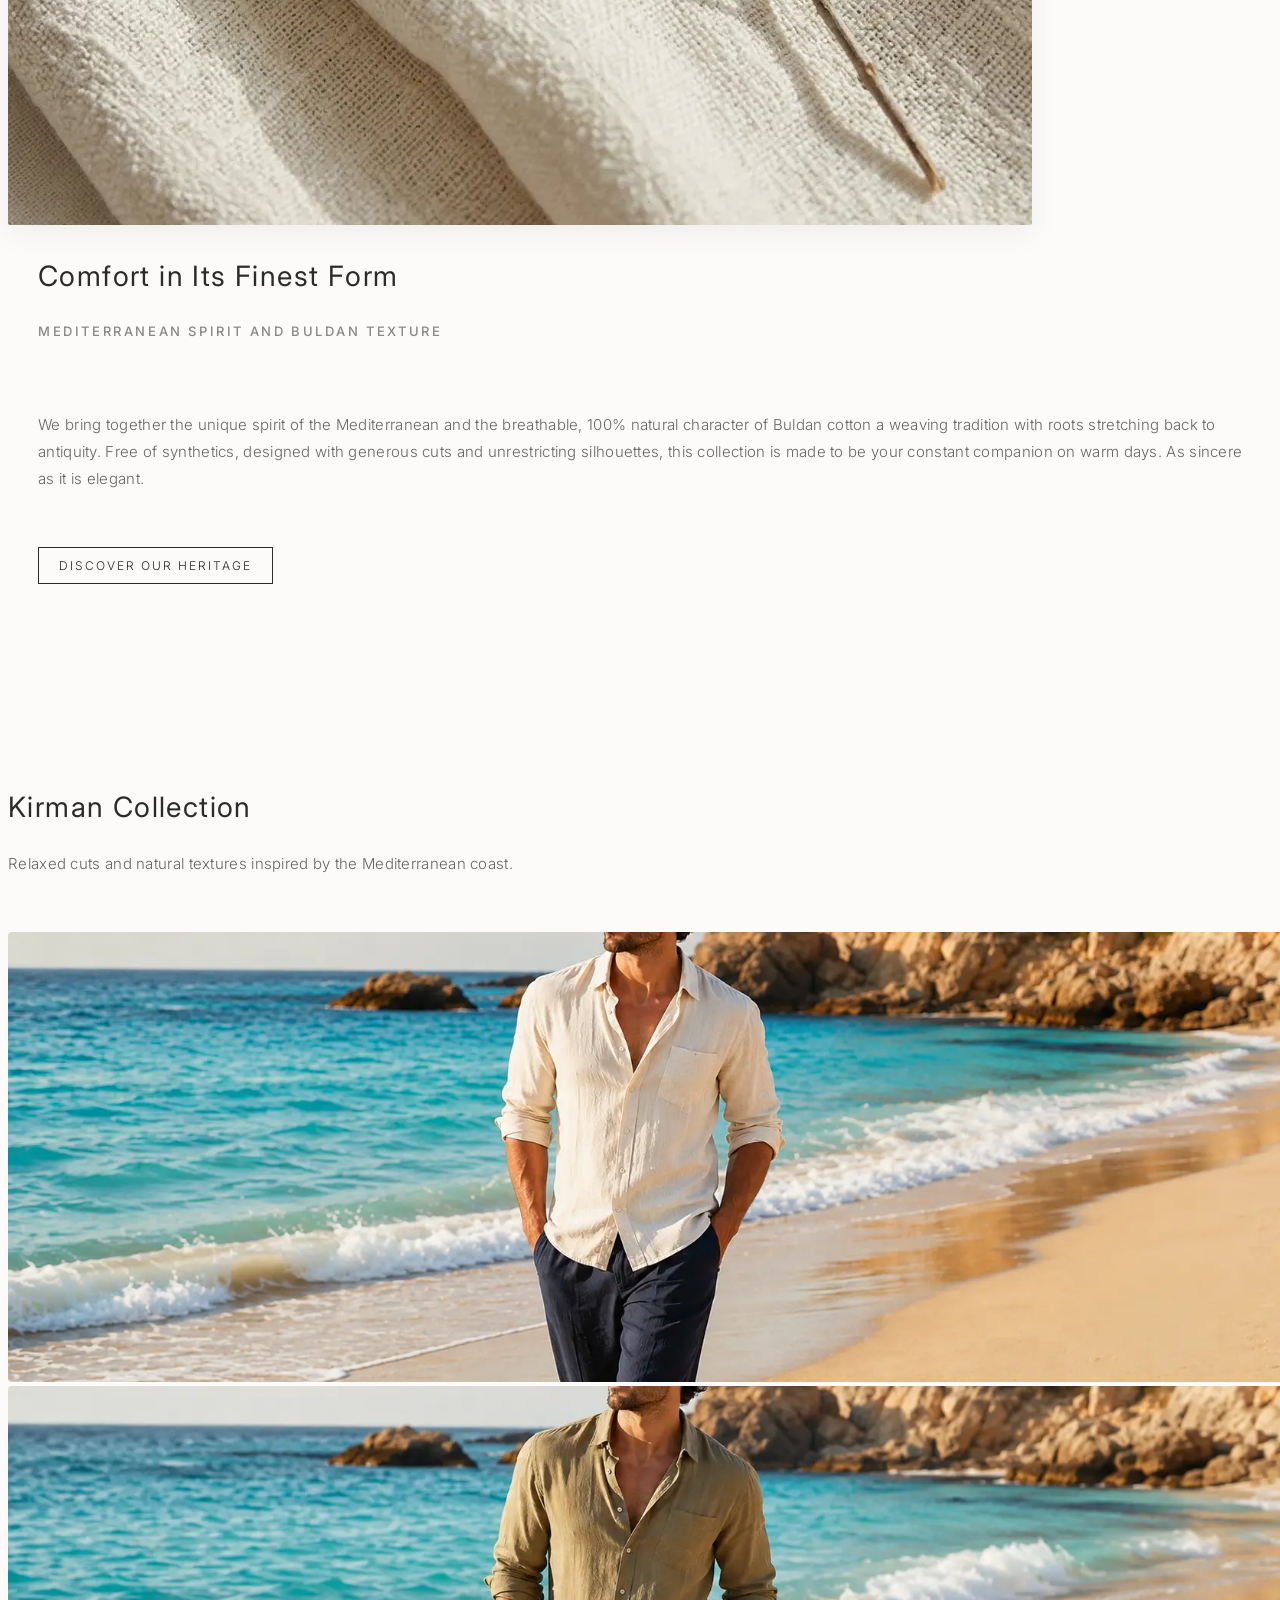
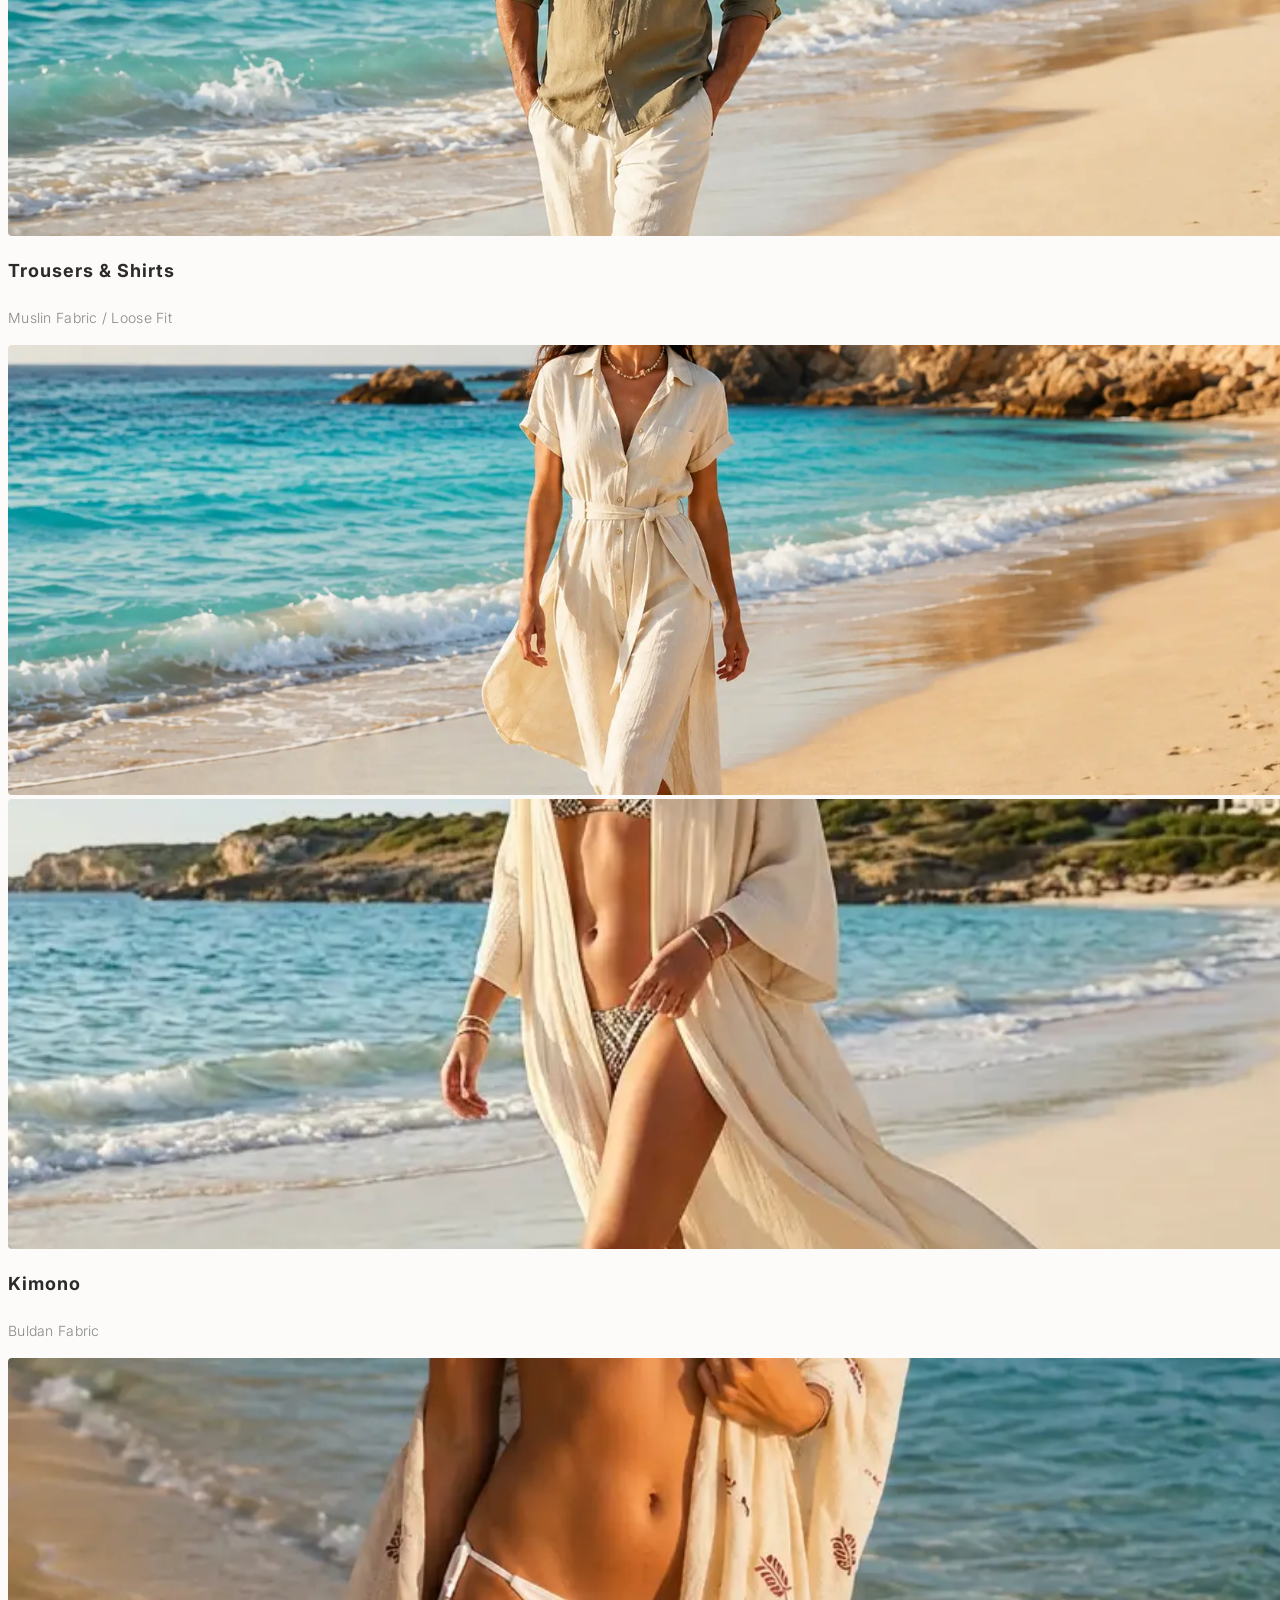
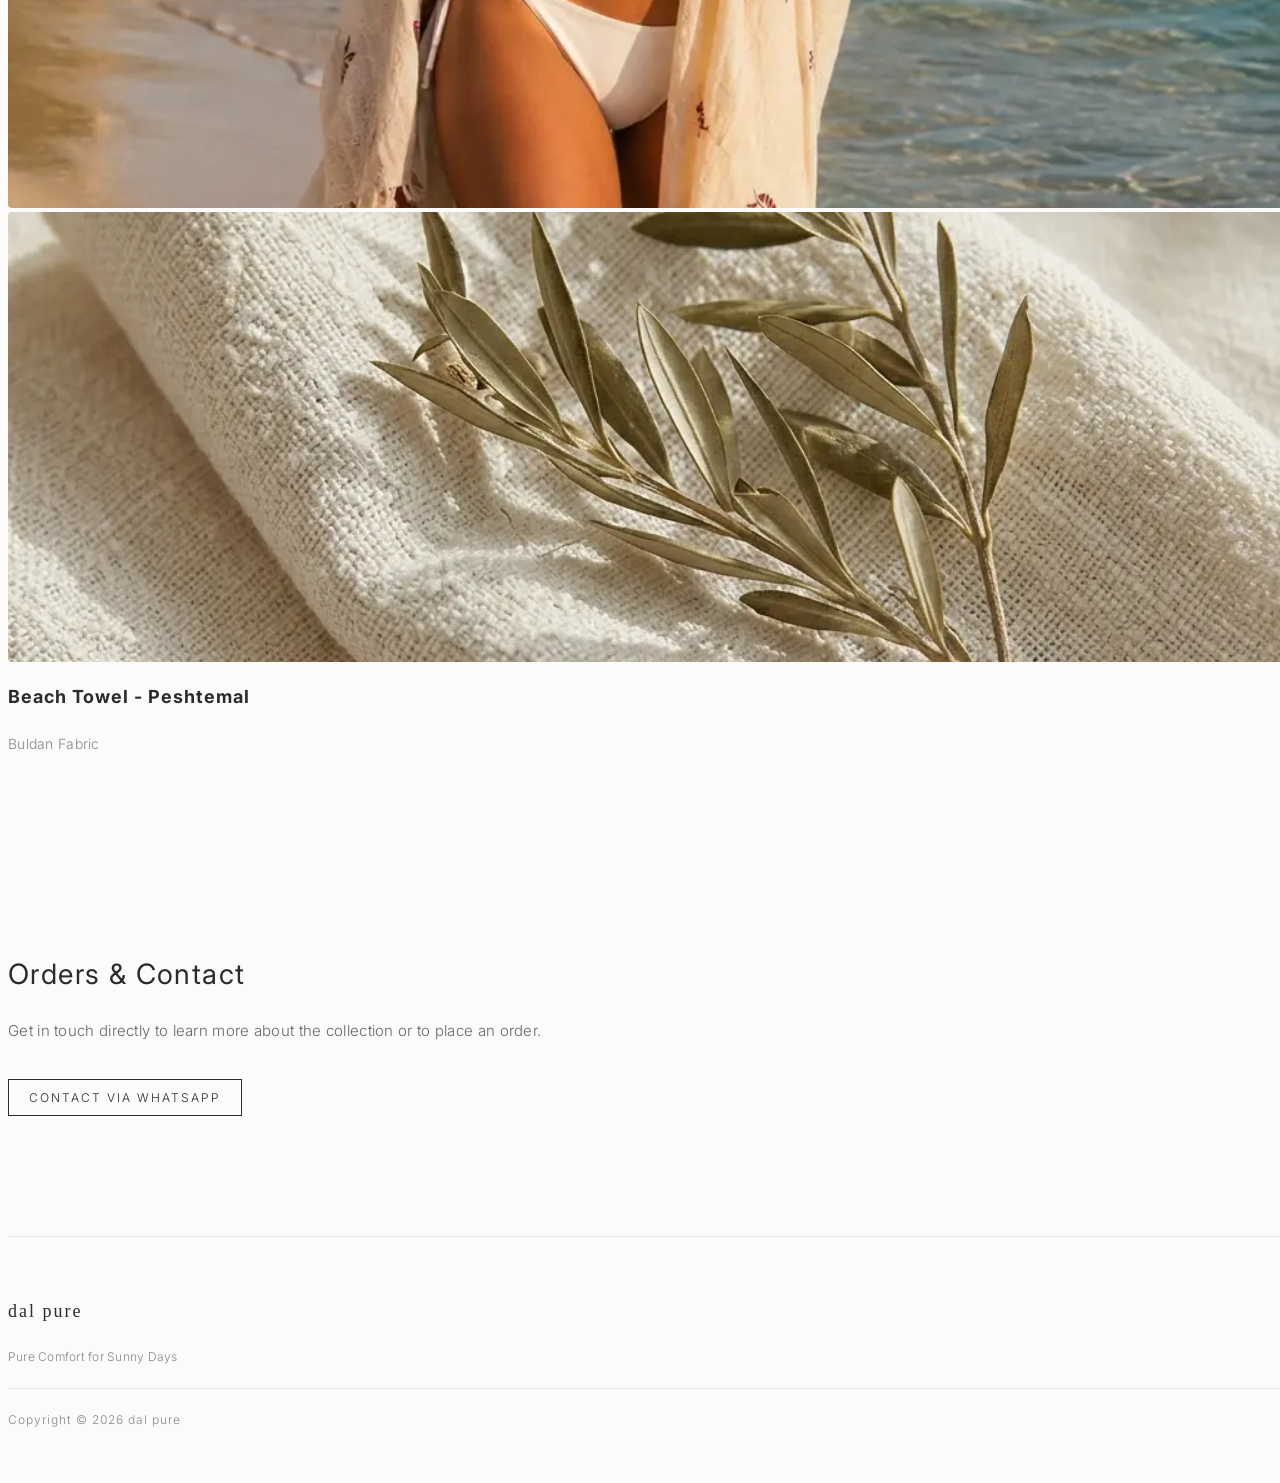
==== commit b2f85b95: "Add files via upload" ====
--- a/en.html
+++ b/en.html
@@ -18,11 +18,11 @@
 
 <body data-spy="scroll" data-target=".navbar-collapse" data-offset="50">
 
-<div style="position: absolute; top: 30px; right: 40px; z-index: 1000; font-family: 'Inter', sans-serif; font-size: 13px; letter-spacing: 2px;">
-    <span style="color: #2b2b2b; font-weight: 500;">EN</span>
-    <span style="color: #888; margin: 0 5px;">|</span>
-    <a href="index.html" style="color: #888; text-decoration: none; transition: 0.3s;" onmouseover="this.style.color='#2b2b2b'" onmouseout="this.style.color='#888'">TR</a> 
-</div>
+<div style="position: absolute; top: 30px; right: 40px; z-index: 1000; font-family: 'Georgia', serif; font-size: 13px; letter-spacing: 2px;">
+        <span style="color: #2b2b2b; font-weight: 500;">EN</span> 
+        <span style="color: #888; margin: 0 5px;">|</span> 
+        <a href="index.html" style="color: #888; text-decoration: none; transition: 0.3s;" onmouseover="this.style.color='#2b2b2b'" onmouseout="this.style.color='#888'">TR</a>
+    </div>
 
  <div class="preloader">
          <div class="spinner">
@@ -61,10 +61,10 @@
      .align-center::before, .align-center::after {
           display: none !important;
      }
-     .about-thumb, .about-thumb .section-title, .about-thumb h3 {
+     .about-thumb, .about-thumb .section-title, .about-thumb h3, .about-thumb h2 {
           margin-top: 0 !important;
           padding-top: 0 !important;
-     }
+     }   
 </style>
 
 
@@ -74,8 +74,8 @@
 
                <div class="col-md-offset-1 col-md-10 col-sm-12">
                     <div class="home-wrapper">
-                         <h3 class="wow fadeInUp" data-wow-delay="0.4s">Mediterranean Breeze</h3>
-                         <h1 class="wow fadeInUp" data-wow-delay="0.6s" style="letter-spacing: 0.2em; text-transform: none !important;">dal pure</h1>
+                         <h3 class="wow fadeInUp" data-wow-delay="0.4s">Mediterranean Spirit</h3>
+                         <h1 class="wow fadeInUp" data-wow-delay="0.6s" style="font-family: 'Georgia', serif; letter-spacing: 0.2em; text-transform: none !important;">dal pure</h1>
                          <p class="home-desc wow fadeInUp" data-wow-delay="0.8s">Loose, breathable clothes and accessories for endless summers.</p>
                          <a href="#about" class="wow fadeInUp smoothScroll arrow-btn" data-wow-delay="1s"><i class="fa fa-angle-double-down"></i></a>
                     </div>
@@ -97,11 +97,11 @@
                <div class="col-md-7 col-sm-12">
                     <div class="about-thumb text-center">
                          <div class="wow fadeInUp section-title" data-wow-delay="0.6s">
-                              <h3>The comfortable side of quality</h3>
-                              <h2>Mediterranean Breeze & Buldan Texture</h2>
+                              <h2>Comfort in Its Finest Form</h2>
+                              <h3>Mediterranean Spirit and Buldan Texture</h3>
                          </div>
                          <div class="wow fadeInUp" data-wow-delay="0.8s">
-                              <p>We bring together the unique spirit of the Mediterranean and the breathable, 100% pure and natural touch of Buldan cloth, a time honored weaving heritage from antiquity. With its synthetic free fabrics, loose cuts, and relaxed fits that never restrict the body, this collection is destined to be your warm weather favorite. Casual enough for any moment of the day, yet beautifully elegant.</p>
+                              <p>We bring together the unique spirit of the Mediterranean and the breathable, 100% natural character of Buldan cotton a weaving tradition with roots stretching back to antiquity. Free of synthetics, designed with generous cuts and unrestricting silhouettes, this collection is made to be your constant companion on warm days. As sincere as it is elegant.</p>
                               <br><br>
 <a href="heritage-en.html" class="inquire-btn wow fadeInUp" data-wow-delay="1s">
      Discover Our Heritage
@@ -122,8 +122,8 @@
 
                <div class="col-md-12 col-sm-12">
                     <div class="wow fadeInUp section-title text-center" data-wow-delay="0.2s">
-                         <h2>The Kirman Collection</h2>
-                         <p>Natural weaves and relaxed fits infused with the Mediterranean breeze.</p>
+                         <h2>Kirman Collection</h2>
+                         <p>Relaxed cuts and natural textures inspired by the Mediterranean coast.</p>
                     </div>
                </div>
      
@@ -194,8 +194,8 @@
           <div class="row text-center">
                <div class="col-md-12 col-sm-12">
                     <div class="wow fadeInUp section-title" data-wow-delay="0.2s">
-                         <h2>Inquiries & Orders</h2>
-                         <p>Contact us directly for more information about the pieces in our collection or to place an order.</p>
+                         <h2>Orders & Contact</h2>
+                         <p>Get in touch directly to learn more about the collection or to place an order.</p>
                          <br>
                          <a href="https://wa.me/905418734180" target="_blank" class="inquire-btn wow fadeInUp" data-wow-delay="0.4s">
                               <i class="fa fa-whatsapp"></i> Contact via WhatsApp
@@ -212,7 +212,7 @@
         <div class="row text-center">
 
                <div class="wow fadeInUp col-md-12 col-sm-12" data-wow-delay="0.2s">
-                    <h4 style="letter-spacing: 2px;">dal pure</h4>
+                    <h4 style="font-family: 'Georgia', serif; letter-spacing: 2px;">dal pure</h4>
                     <p style="font-size: 12px; color: #888;">Pure Comfort for Sunny Days</p>
                </div>
 
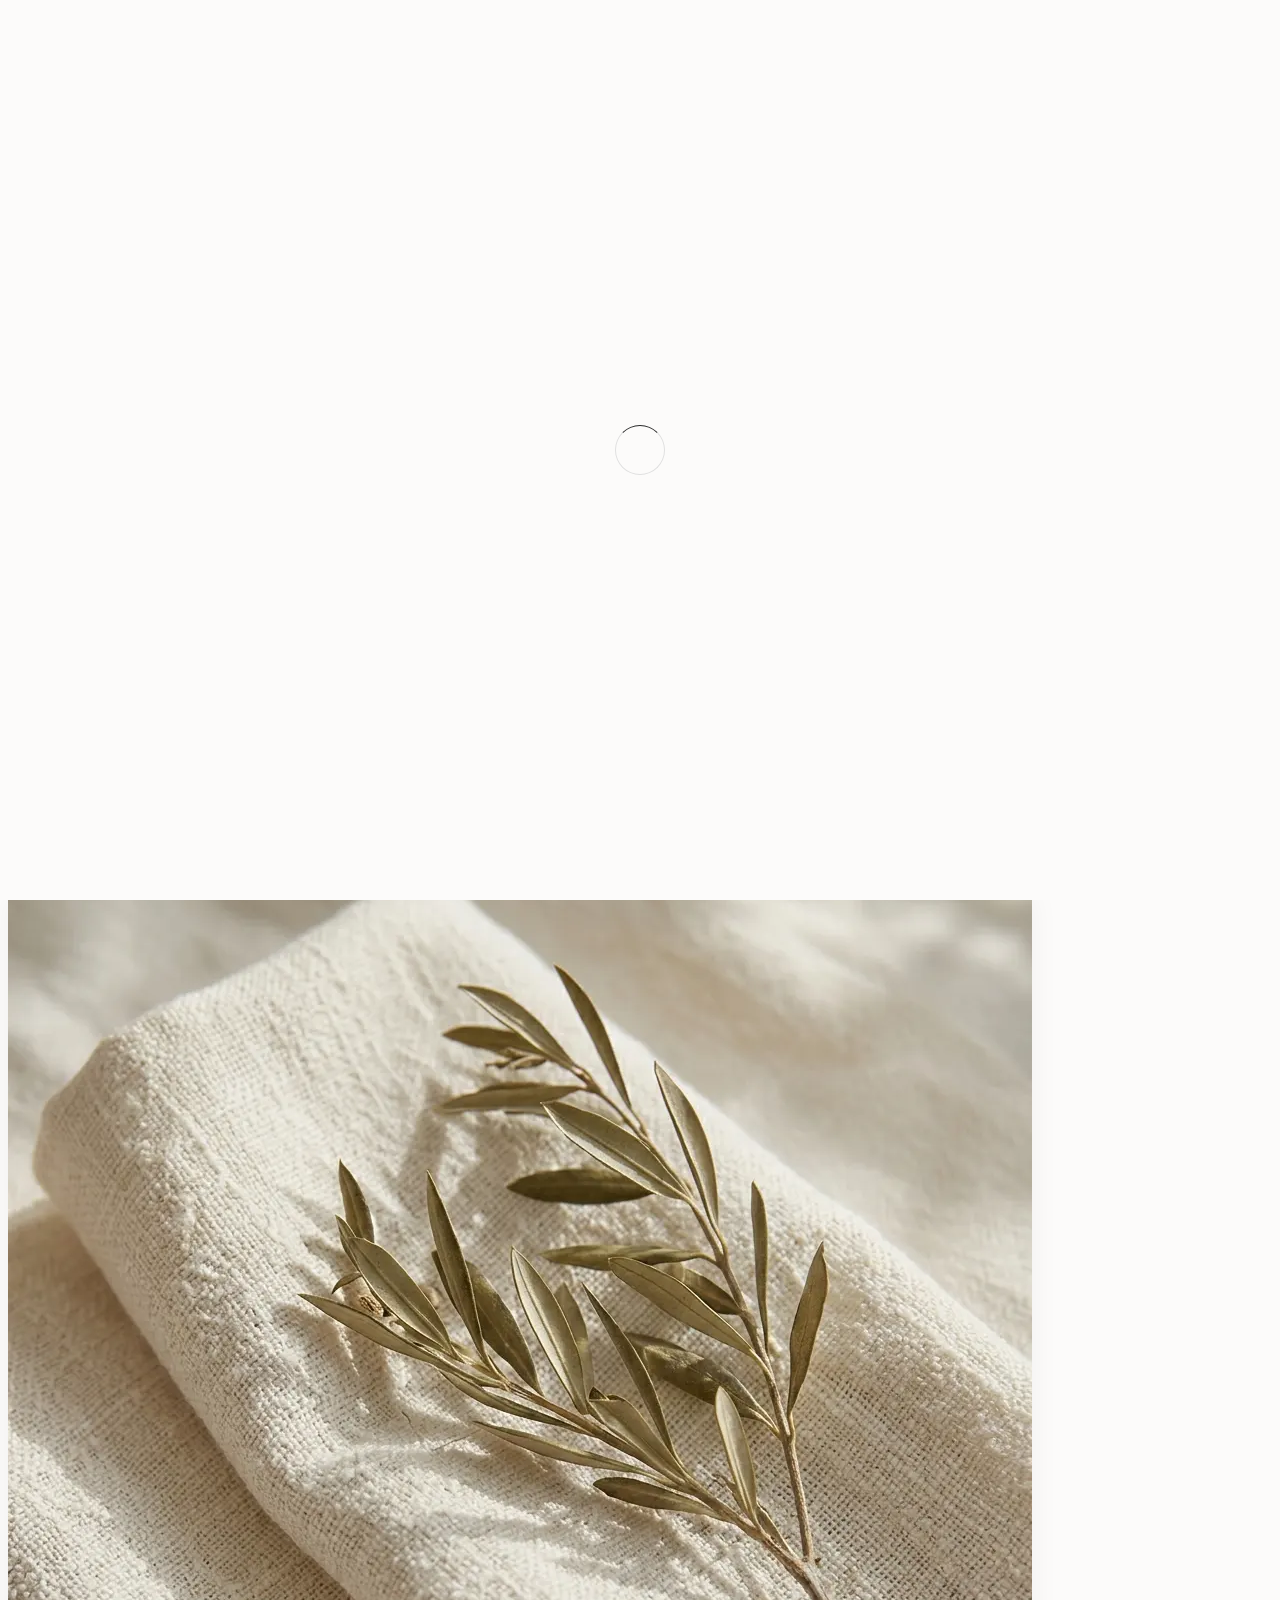
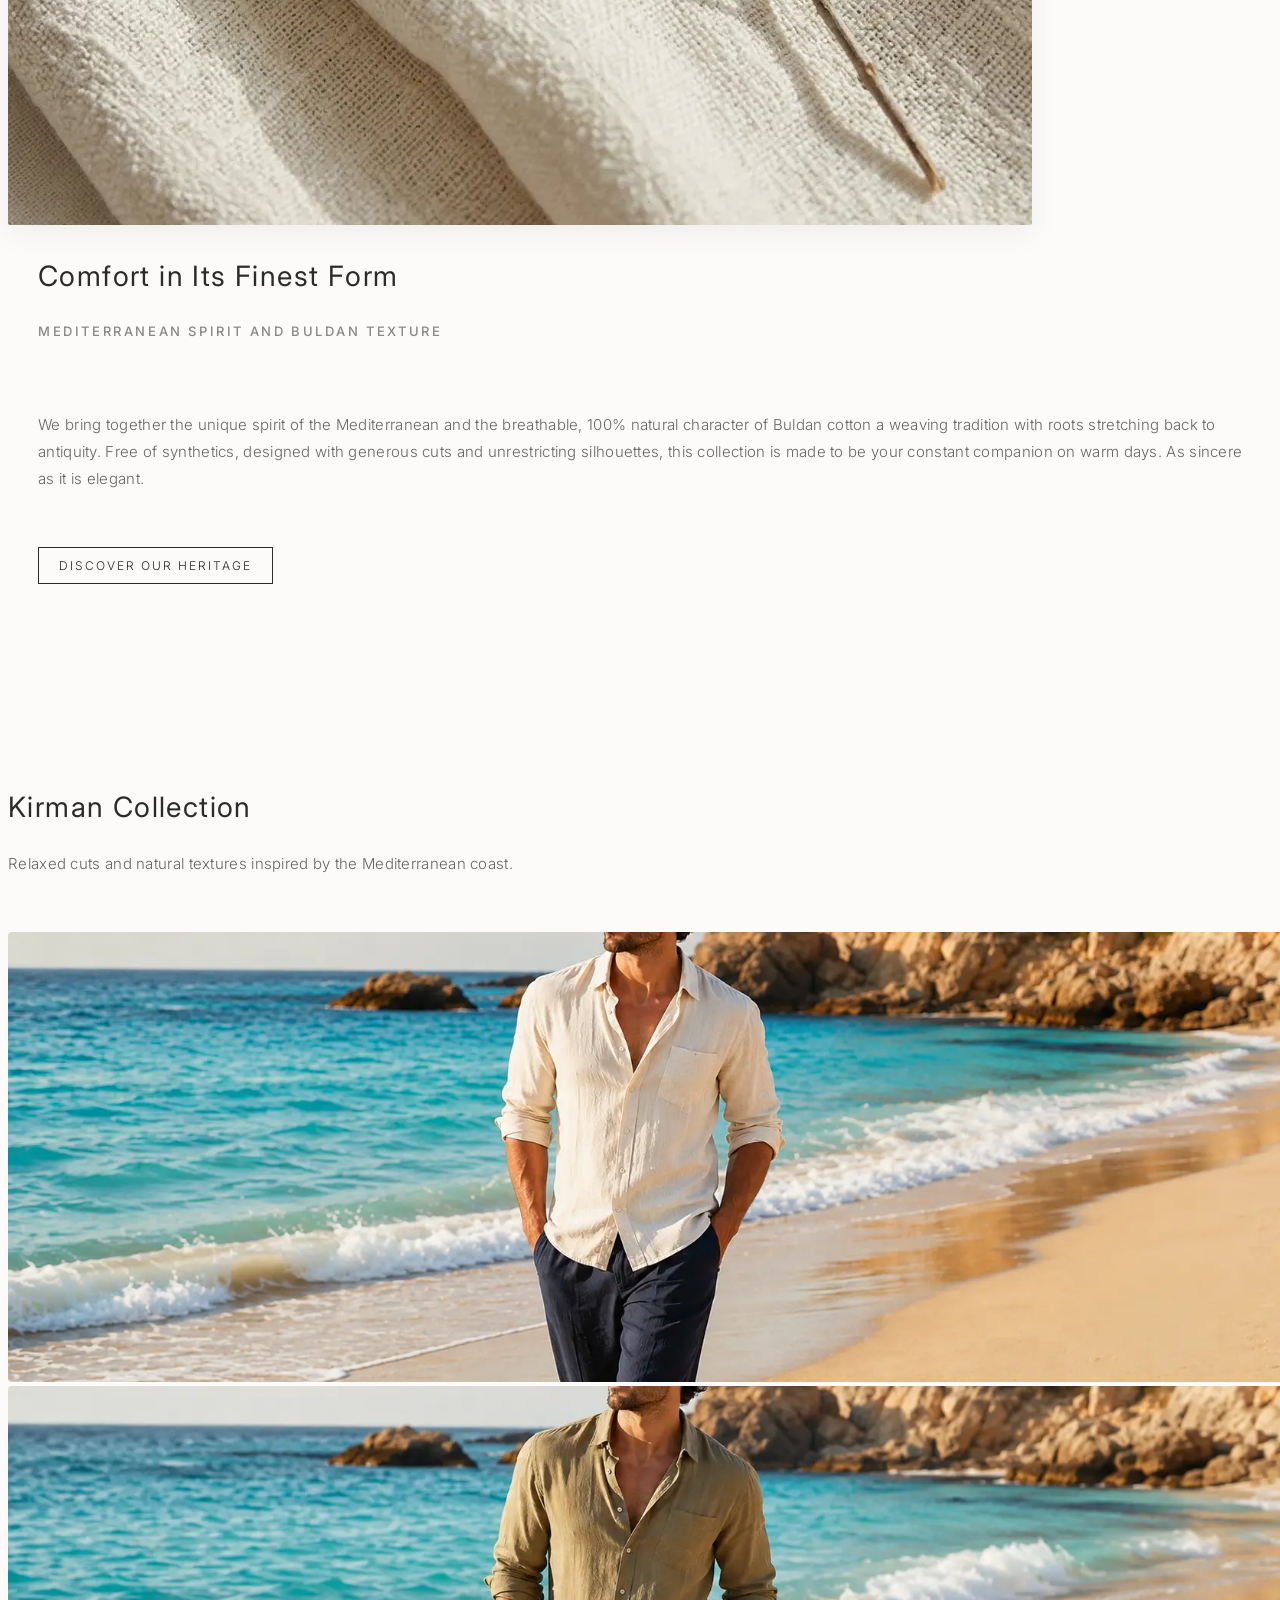
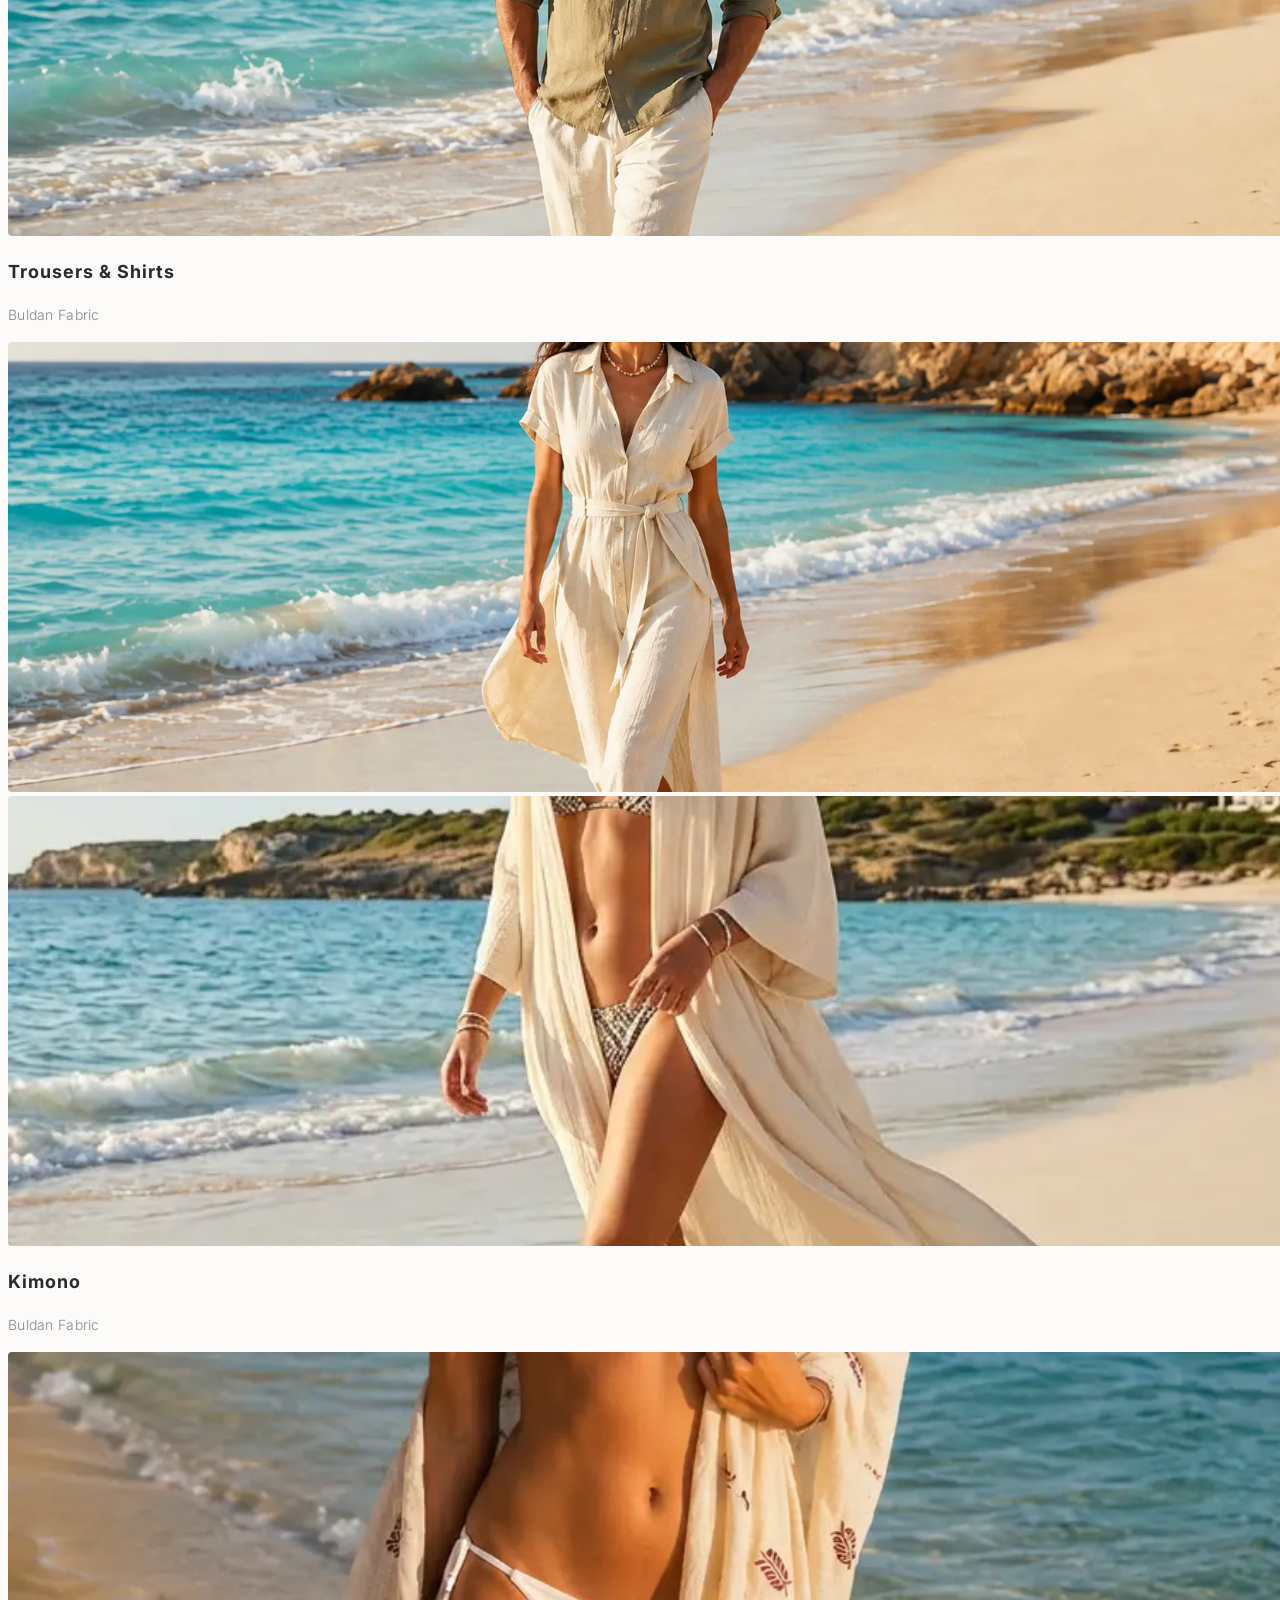
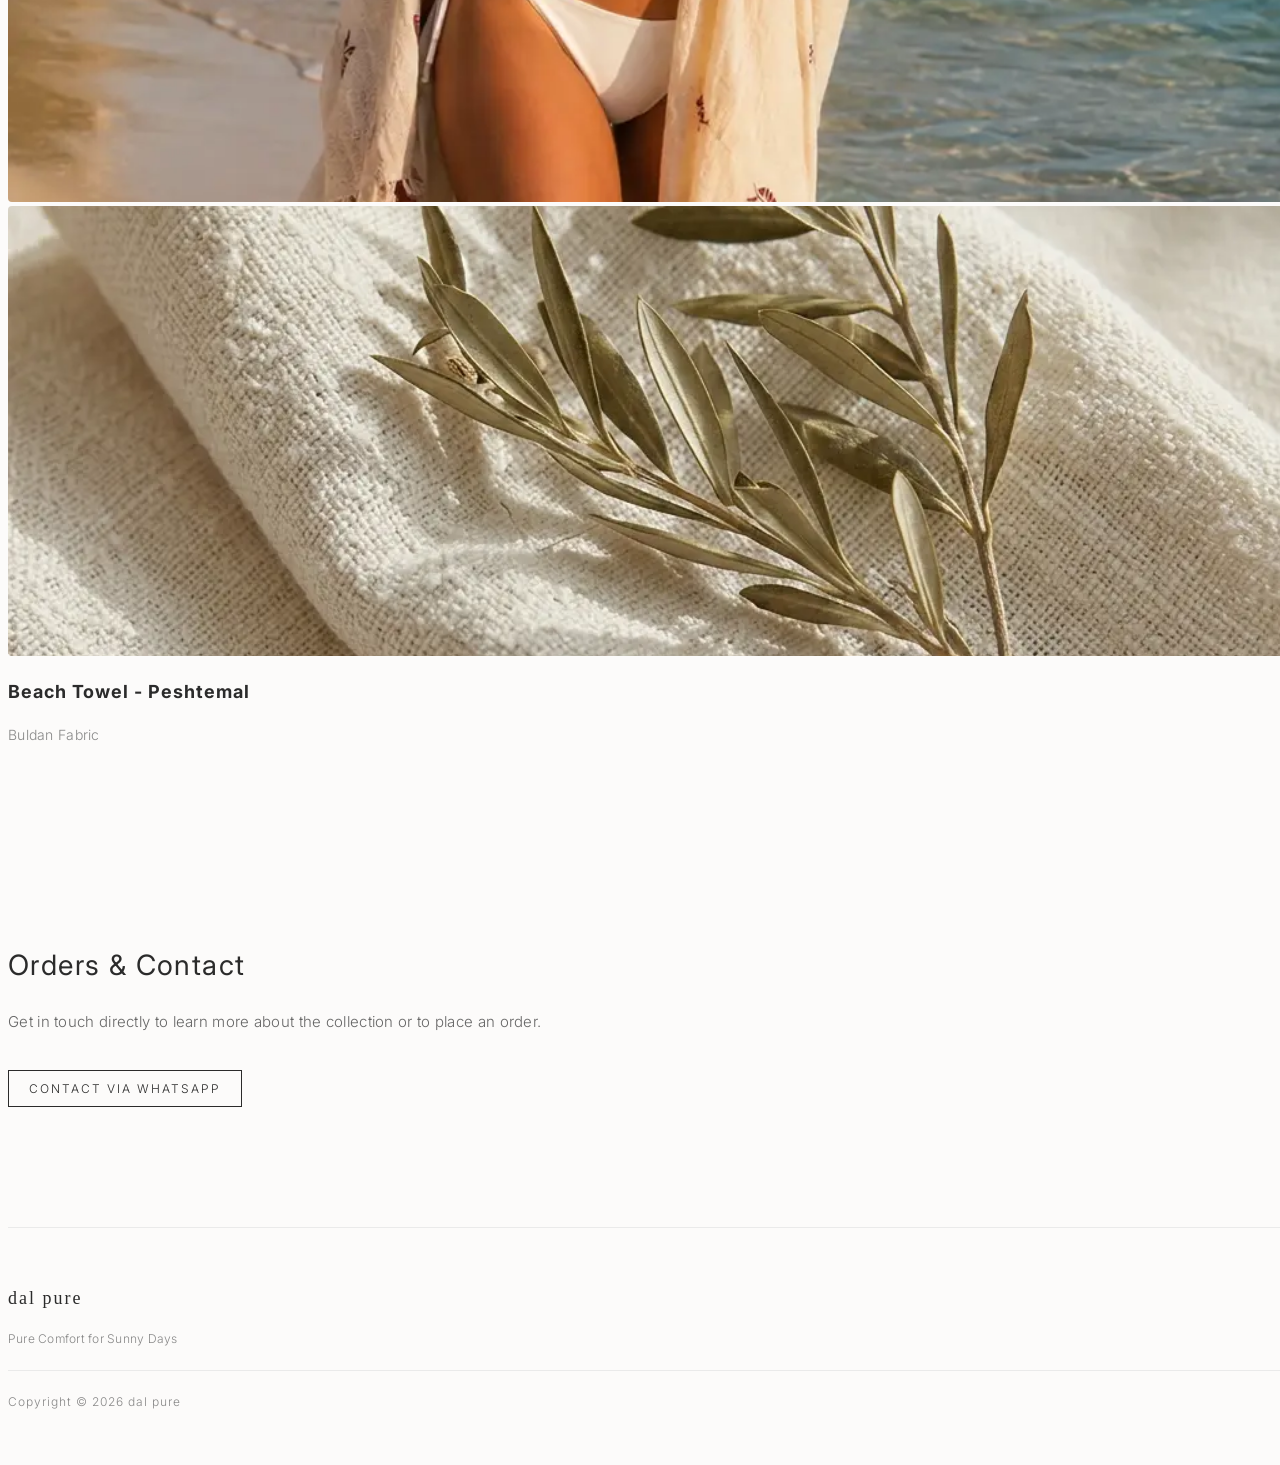
==== commit d6444364: "Add files via upload" ====
--- a/en.html
+++ b/en.html
@@ -1,99 +1,68 @@
 <!DOCTYPE html>
 <html lang="en">
 <head>
-<meta charset="UTF-8">
-<title>dal pure</title>
-
-<meta http-equiv="X-UA-Compatible" content="IE=Edge">
-<meta name="description" content="Dal Pure - Mediterranean inspired Buldan cotton resortwear.">
-<meta name="viewport" content="width=device-width, initial-scale=1, maximum-scale=1">
-
-<link rel="stylesheet" href="css/bootstrap.min.css">
-<link rel="stylesheet" href="css/animate.css">
-<link rel="stylesheet" href="css/font-awesome.min.css">
-<link rel="icon" type="image/png" href="images/favicon.png">
-<link rel="stylesheet" href="css/tooplate-style.css">
+    <meta charset="UTF-8">
+    <title>Dal Pure | Mediterranean Spirit & Natural Buldan Cotton Resortwear</title>
+
+    <meta http-equiv="X-UA-Compatible" content="IE=Edge">
+    <meta name="description" content="Discover Dal Pure's breathable, 100% natural Buldan cotton resortwear and accessories designed for endless summers.">
+    <meta name="keywords" content="dal pure, resortwear, buldan cotton, muslin shirt, beachwear, natural fabric, peshtemal, kimono, mediterranean style">
+    <meta name="viewport" content="width=device-width, initial-scale=1, maximum-scale=1">
+
+    <link rel="canonical" href="https://dalpure.com.tr/en.html">
+    <link rel="alternate" hreflang="tr" href="https://dalpure.com.tr/">
+    <link rel="alternate" hreflang="en" href="https://dalpure.com.tr/en.html">
+    <link rel="alternate" hreflang="x-default" href="https://dalpure.com.tr/">
+
+    <meta property="og:title" content="Dal Pure | Natural Resortwear">
+    <meta property="og:description" content="Breathable, 100% natural clothing for endless summers.">
+    <meta property="og:image" content="https://dalpure.com.tr/images/about-image.webp">
+    <meta property="og:url" content="https://dalpure.com.tr/en.html">
+    <meta property="og:type" content="website">
+
+    <link rel="stylesheet" href="css/bootstrap.min.css">
+    <link rel="stylesheet" href="css/animate.css">
+    <link rel="stylesheet" href="css/font-awesome.min.css">
+    <link rel="icon" type="image/png" href="images/favicon.png">
+    <link rel="stylesheet" href="css/tooplate-style.css">
 
 </head>
 
 <body data-spy="scroll" data-target=".navbar-collapse" data-offset="50">
 
-<div style="position: absolute; top: 30px; right: 40px; z-index: 1000; font-family: 'Georgia', serif; font-size: 13px; letter-spacing: 2px;">
-        <span style="color: #2b2b2b; font-weight: 500;">EN</span> 
-        <span style="color: #888; margin: 0 5px;">|</span> 
-        <a href="index.html" style="color: #888; text-decoration: none; transition: 0.3s;" onmouseover="this.style.color='#2b2b2b'" onmouseout="this.style.color='#888'">TR</a>
+    <div class="lang-switcher">
+        <a href="index.html">TR</a> 
+        <span class="separator">|</span> 
+        <span class="active">EN</span>
     </div>
 
- <div class="preloader">
+    <div class="preloader">
          <div class="spinner">
               <span class="spinner-rotate"></span>
          </div>
     </div>
 
-<style>
-     /* Carousel Okları ve Minimal Dokunuşlar İçin Ek CSS */
-     .carousel-control.left, .carousel-control.right {
-          background-image: none !important; /* Standart siyah gölgeleri kaldırır */
-          color: #2b2b2b; /* Ok rengi */
-          opacity: 0.5;
-     }
-     .carousel-control:hover { opacity: 1; }
-     .carousel-inner > .item > img {
-          width: 100%;
-          height: 450px;
-          object-fit: cover;
-          border-radius: 4px;
-     }
-     .product-title { margin-top: 20px; font-weight: bold; letter-spacing: 1px; }
-     .product-desc { color: #888; font-size: 14px; margin-bottom: 15px; }
-     .inquire-btn {
-          display: inline-block; padding: 10px 20px; border: 1px solid #2b2b2b;
-          color: #2b2b2b; text-decoration: none; text-transform: uppercase; letter-spacing: 2px;
-          font-size: 12px; transition: 0.3s;
-     }
-     .inquire-btn:hover { background-color: #2b2b2b; color: #fff; text-decoration: none; }
-          /* Dikey Hizalama ve Bootstrap Hayalet Temizliği */
-     .align-center {
-          display: flex !important;
-          align-items: center !important;
-          flex-wrap: wrap;
-     }
-     .align-center::before, .align-center::after {
-          display: none !important;
-     }
-     .about-thumb, .about-thumb .section-title, .about-thumb h3, .about-thumb h2 {
-          margin-top: 0 !important;
-          padding-top: 0 !important;
-     }   
-</style>
-
-
 <div class="container">
      <div class="row">
           <section id="home" class="parallax-section">
-
                <div class="col-md-offset-1 col-md-10 col-sm-12">
                     <div class="home-wrapper">
-                         <h3 class="wow fadeInUp" data-wow-delay="0.4s">Mediterranean Spirit</h3>
-                         <h1 class="wow fadeInUp" data-wow-delay="0.6s" style="font-family: 'Georgia', serif; letter-spacing: 0.2em; text-transform: none !important;">dal pure</h1>
+                         <h2 class="wow fadeInUp" data-wow-delay="0.4s" style="font-size: 13px; font-weight: 500; letter-spacing: 0.2em; text-transform: uppercase; color: #888;">Mediterranean Spirit</h2>
+                         <h1 class="brand-logo-main wow fadeInUp" data-wow-delay="0.6s">dal pure</h1>
                          <p class="home-desc wow fadeInUp" data-wow-delay="0.8s">Loose, breathable clothes and accessories for endless summers.</p>
                          <a href="#about" class="wow fadeInUp smoothScroll arrow-btn" data-wow-delay="1s"><i class="fa fa-angle-double-down"></i></a>
                     </div>
                </div>
-
           </section>
      </div>
 </div>
-
 
 <section id="about" class="parallax-section">
      <div class="container">
           <div class="row align-center">
-
                <div class="col-md-5 col-sm-12">
-                    <img src="images/about-image.webp" class="wow fadeInUp img-responsive" data-wow-delay="0.2s" alt="Dal Pure Buldan Kumaşı">
-               </div>
-
+                    <img src="images/about-image.webp" class="wow fadeInUp img-responsive" data-wow-delay="0.2s" alt="Dal Pure Mediterranean Inspired Buldan Fabric">
+               </div>
                <div class="col-md-7 col-sm-12">
                     <div class="about-thumb text-center">
                          <div class="wow fadeInUp section-title" data-wow-delay="0.6s">
@@ -103,35 +72,31 @@
                          <div class="wow fadeInUp" data-wow-delay="0.8s">
                               <p>We bring together the unique spirit of the Mediterranean and the breathable, 100% natural character of Buldan cotton a weaving tradition with roots stretching back to antiquity. Free of synthetics, designed with generous cuts and unrestricting silhouettes, this collection is made to be your constant companion on warm days. As sincere as it is elegant.</p>
                               <br><br>
-<a href="heritage-en.html" class="inquire-btn wow fadeInUp" data-wow-delay="1s">
-     Discover Our Heritage
-</a>
-</div>
-                         </div>
-                    </div>
-               </div>
-
+                              <a href="heritage-en.html" class="btn-outline-dark-custom wow fadeInUp" data-wow-delay="1s">
+                                   Discover Our Heritage
+                              </a>
+                         </div>
+                    </div>
+               </div>
           </div>
      </div>
 </section>
-
 
 <section id="work" class="parallax-section">
      <div class="container">
           <div class="row">
-
                <div class="col-md-12 col-sm-12">
                     <div class="wow fadeInUp section-title text-center" data-wow-delay="0.2s">
                          <h2>Kirman Collection</h2>
                          <p>Relaxed cuts and natural textures inspired by the Mediterranean coast.</p>
                     </div>
                </div>
-     
+
                <div class="wow fadeInUp col-md-4 col-sm-6" data-wow-delay="0.4s">
                     <div id="urun1Carousel" class="carousel slide" data-ride="carousel" data-interval="false">
                          <div class="carousel-inner" role="listbox">
-                              <div class="item active"><img src="images/work-2.webp" alt="Pure Lounge Pants 1"></div>
-                              <div class="item"><img src="images/work-1.webp" alt="Pure Lounge Pants 2"></div>
+                              <div class="item active"><img src="images/work-2.webp" alt="Dal Pure Natural Muslin Pants and Shirt Set"></div>
+                              <div class="item"><img src="images/work-1.webp" alt="Dal Pure Natural Muslin Pants and Shirt Set Back View"></div>
                          </div>
                          <a class="left carousel-control" href="#urun1Carousel" role="button" data-slide="prev">
                               <span class="fa fa-angle-left" style="position:absolute; top:50%; font-size:30px;"></span>
@@ -141,16 +106,16 @@
                          </a>
                     </div>
                     <div class="text-center">
-                         <h4 class="product-title">Trousers & Shirts</h4>
-                         <p class="product-desc">Muslin Fabric / Loose Fit</p>
-                    </div>
-               </div>
-
+                         <h3 class="product-title">Trousers & Shirts</h3>
+                         <p class="product-desc">Buldan Fabric</p>
+                    </div>
+               </div>
+               
                <div class="wow fadeInUp col-md-4 col-sm-6" data-wow-delay="0.6s">
                     <div id="urun2Carousel" class="carousel slide" data-ride="carousel" data-interval="false">
                          <div class="carousel-inner" role="listbox">
-                              <div class="item active"><img src="images/work-3.webp" alt="Beach Kimono 1"></div>
-                              <div class="item"><img src="images/work-4.webp" alt="Beach Kimono 2"></div>
+                              <div class="item active"><img src="images/work-3.webp" alt="Dal Pure Natural Buldan Cloth Beach Kimono"></div>
+                              <div class="item"><img src="images/work-4.webp" alt="Dal Pure Natural Buldan Cloth Beach Kimono Detail"></div>
                          </div>
                          <a class="left carousel-control" href="#urun2Carousel" role="button" data-slide="prev">
                               <span class="fa fa-angle-left" style="position:absolute; top:50%; font-size:30px;"></span>
@@ -160,7 +125,7 @@
                          </a>
                     </div>
                     <div class="text-center">
-                         <h4 class="product-title">Kimono</h4>
+                         <h3 class="product-title">Kimono</h3>
                          <p class="product-desc">Buldan Fabric</p>
                     </div>
                </div>
@@ -168,8 +133,8 @@
                <div class="wow fadeInUp col-md-4 col-sm-6" data-wow-delay="0.8s">
                     <div id="urun3Carousel" class="carousel slide" data-ride="carousel" data-interval="false">
                          <div class="carousel-inner" role="listbox">
-                              <div class="item active"><img src="images/work-5.webp" alt="Kaftan Shirt 1"></div>
-                              <div class="item"><img src="images/about-image.webp" alt="Kaftan Shirt 2"></div>
+                              <div class="item active"><img src="images/work-5.webp" alt="Dal Pure Traditional Peshtemal and Beach Towel"></div>
+                              <div class="item"><img src="images/about-image.webp" alt="Dal Pure Traditional Peshtemal Texture"></div>
                          </div>
                          <a class="left carousel-control" href="#urun3Carousel" role="button" data-slide="prev">
                               <span class="fa fa-angle-left" style="position:absolute; top:50%; font-size:30px;"></span>
@@ -179,15 +144,14 @@
                          </a>
                     </div>
                     <div class="text-center">
-                         <h4 class="product-title">Beach Towel - Peshtemal</h4>
+                         <h3 class="product-title">Beach Towel - Peshtemal</h3>
                          <p class="product-desc">Buldan Fabric</p>
                     </div>
                </div>
 
-          </div>
+               </div>
      </div>
 </section>
-
 
 <section id="contact" class="parallax-section" style="padding: 80px 0;">
      <div class="container">
@@ -197,7 +161,7 @@
                          <h2>Orders & Contact</h2>
                          <p>Get in touch directly to learn more about the collection or to place an order.</p>
                          <br>
-                         <a href="https://wa.me/905418734180" target="_blank" class="inquire-btn wow fadeInUp" data-wow-delay="0.4s">
+                         <a href="https://wa.me/905418734180" target="_blank" rel="noopener noreferrer" class="btn-outline-dark-custom wow fadeInUp" data-wow-delay="0.4s">
                               <i class="fa fa-whatsapp"></i> Contact via WhatsApp
                          </a>
                     </div>
@@ -205,32 +169,26 @@
           </div>
      </div>
 </section>
-
 
 <footer id="footer" class="parallax-section" style="padding-top: 40px; padding-bottom: 20px;">
     <div class="container">
         <div class="row text-center">
-
                <div class="wow fadeInUp col-md-12 col-sm-12" data-wow-delay="0.2s">
-                    <h4 style="font-family: 'Georgia', serif; letter-spacing: 2px;">dal pure</h4>
+                    <h3 class="brand-logo-footer">dal pure</h3>
                     <p style="font-size: 12px; color: #888;">Pure Comfort for Sunny Days</p>
                </div>
-
                <div class="col-md-12 col-sm-12 clearfix">
-                    <div class="dash-line" style="margin: 20px 0;"></div>
-               </div>
-
+                    <div class="dash-line" style="margin: 20px 0; border-top: 1px solid #eaeaea;"></div>
+               </div>
                <div class="wow fadeInUp col-md-6 col-sm-6 text-left" data-wow-delay="0.4s">
                     <p class="copyright-text" style="font-size: 12px;">Copyright © 2026 dal pure</p>
                </div>
-
                <div class="wow fadeInUp col-md-6 col-sm-6 text-right" data-wow-delay="0.6s">
-                    <ul class="social-icon" style="margin: 0;">
-     <li><a href="https://instagram.com/dal.pure" target="_blank" class="fa fa-instagram"></a></li>
-     <li><a href="https://wa.me/905418734180" target="_blank" class="fa fa-whatsapp"></a></li>
-</ul>
-               </div>
-
+                   <ul class="social-icon" style="margin: 0; padding: 0; list-style: none;">
+                        <li style="display: inline-block; margin: 0 10px;"><a href="https://instagram.com/dal.pure" target="_blank" rel="noopener noreferrer" class="fa fa-instagram" style="color: #2b2b2b; font-size: 18px;"></a></li>
+                        <li style="display: inline-block; margin: 0 10px;"><a href="https://wa.me/905418734180" target="_blank" rel="noopener noreferrer" class="fa fa-whatsapp" style="color: #2b2b2b; font-size: 18px;"></a></li>
+                   </ul>
+               </div>
           </div>
      </div>
 </footer>
--- a/css/tooplate-style.css
+++ b/css/tooplate-style.css
@@ -6,6 +6,18 @@
 @import url('https://fonts.googleapis.com/css2?family=Inter:wght@300;400;500&display=swap');
 
 /*---------------------------------------
+  Değişkenler (Tek Noktadan Kontrol)              
+-----------------------------------------*/
+:root {
+  --primary-color: #2b2b2b;
+  --text-muted: #888888;
+  --bg-light: #fcfbfa;
+  --transition-speed: 0.3s;
+  --font-serif: 'Georgia', serif;
+  --font-sans: 'Inter', sans-serif;
+}
+
+/*---------------------------------------
   General & Background              
 -----------------------------------------*/
 html, body {
@@ -14,19 +26,19 @@
 }
 
 body {
-    background-color: #fcfbfa; /* Kum / Kırık beyaz tonu - Dal Pure'un saf hissi */
-    font-family: 'Inter', sans-serif;
+    background-color: var(--bg-light); /* Dal Pure'un saf hissi */
+    font-family: var(--font-sans);
     font-style: normal;
     font-weight: 300;
-    color: #2b2b2b; /* Yumuşak antrasit */
+    color: var(--primary-color);
     overflow-x: hidden;
     -webkit-font-smoothing: antialiased;
 }
 
 a {
   color: #575757;
-  -webkit-transition: 0.4s;
-  transition: 0.4s;
+  -webkit-transition: var(--transition-speed);
+  transition: var(--transition-speed);
   text-decoration: none !important;
 }
 
@@ -46,13 +58,13 @@
 h1, h2, h3, h4, h5, h6 {
   font-style: normal;
   font-weight: 400;
-  color: #2b2b2b;
+  color: var(--primary-color);
 }
 
 h1 {
   font-size: 38px;
   font-weight: 300;
-  letter-spacing: 0.25em; /* Marka ismine geniş ve asil duruş */
+  letter-spacing: 0.25em; 
   text-transform: uppercase;
   margin-bottom: 10px;
 }
@@ -69,7 +81,7 @@
   line-height: 24px;
   letter-spacing: 0.2em;
   text-transform: uppercase;
-  color: #888888;
+  color: var(--text-muted);
 }
 
 h4 {
@@ -90,6 +102,23 @@
   padding-bottom: 40px;
 }
 
+/* --- Marka Logoları (Georgia Font Atamaları) --- */
+.brand-logo-main {
+  font-family: var(--font-serif);
+  letter-spacing: 0.2em;
+  text-transform: none;
+}
+.brand-logo-footer {
+  font-family: var(--font-serif);
+  letter-spacing: 2px;
+  font-size: 18px; 
+  text-transform: none; 
+  color: var(--primary-color); 
+}
+
+/*---------------------------------------
+  Layout & Structure
+-----------------------------------------*/
 .parallax-section {
   background-attachment: fixed !important;
   background-size: cover !important;
@@ -100,6 +129,31 @@
   padding-top: 80px;
   padding-bottom: 80px;
 }
+
+/*---------------------------------------
+  About Bölümü Kusursuz Hizalama Sabitleyici
+-----------------------------------------*/
+.align-center {
+  display: flex !important;
+  align-items: center !important;
+  flex-wrap: wrap !important;
+}
+
+/* Bootstrap'in flexbox yapısını bozan gizli temizlik elemanlarını iptal eder */
+.align-center::before, .align-center::after {
+  display: none !important;
+}
+
+/* Resim ve yazı bloğunun tepe noktalarını milimetrik olarak eşitler */
+.about-thumb, .about-thumb .section-title, .about-thumb h2, .about-thumb h3 {
+  margin-top: 0 !important;
+  padding-top: 0 !important;
+}
+
+.about-thumb, .about-thumb .section-title, .about-thumb h2, .about-thumb h3 {
+  margin-top: 0;
+  padding-top: 0;
+} 
 
 /*---------------------------------------
   Pre-loader (Yükleme Ekranı)              
@@ -115,7 +169,7 @@
   flex-flow: row nowrap;
   justify-content: center;
   align-items: center;
-  background: #fcfbfa;
+  background: var(--bg-light);
 }
 
 .spinner {
@@ -136,7 +190,7 @@
   margin-left: -25px;
   border-radius: 50%;
   border: 1px solid #e0e0e0;
-  border-top-color: #2b2b2b;
+  border-top-color: var(--primary-color);
   animation: spinner .9s linear infinite;
 }
 
@@ -145,10 +199,26 @@
 }
 
 /*---------------------------------------
+  Dil Seçici (Language Switcher)
+-----------------------------------------*/
+.lang-switcher {
+  position: absolute;
+  top: 30px;
+  right: 40px;
+  z-index: 1000;
+  font-family: var(--font-serif);
+  font-size: 13px;
+  letter-spacing: 2px;
+}
+.lang-switcher .active { color: var(--primary-color); font-weight: 500; }
+.lang-switcher .separator { color: var(--text-muted); margin: 0 5px; }
+.lang-switcher a { color: var(--text-muted); text-decoration: none; transition: var(--transition-speed); }
+.lang-switcher a:hover { color: var(--primary-color); }
+
+/*---------------------------------------
   Home Section (Karşılama / Hero)              
 -----------------------------------------*/
 #home {
-  /* Arkaplan fotoğrafının adı, images klasöründe home-bg.jpg olmalı */
   background: url('../images/home-bg.webp') center center no-repeat fixed;
   background-size: cover;
   display: flex;
@@ -161,22 +231,31 @@
 }
 
 .home-wrapper {
-  background: rgba(252, 251, 250, 0.85); /* Hafif buzlu, çok şık arka plan */
+  background: rgba(252, 251, 250, 0.85); 
   padding: 40px 20px;
   max-width: 600px;
   margin: 0 auto;
   border-radius: 2px;
 }
 
+.home-desc {
+  font-size: 14px; 
+  color: #666666; 
+  margin-top: 20px; 
+  text-transform: none; 
+  letter-spacing: 0.05em; 
+  font-weight: 300; 
+}
+
 .arrow-btn i {
-  color: #2b2b2b;
+  color: var(--primary-color);
   font-size: 24px;
   margin-top: 20px;
-  transition: 0.3s;
+  transition: var(--transition-speed);
 }
 
 .arrow-btn i:hover {
-  color: #888;
+  color: var(--text-muted);
   transform: translateY(5px);
 }
 
@@ -190,7 +269,7 @@
 #about img {
   border-radius: 2px;
   margin-bottom: 28px;
-  box-shadow: 0px 10px 30px rgba(0,0,0,0.05); /* Fotoğrafa çok hafif lüks gölge */
+  box-shadow: 0px 10px 30px rgba(0,0,0,0.05);
 }
 
 .about-thumb {
@@ -198,16 +277,63 @@
 }
 
 /*---------------------------------------
+  Carousel & Ürün Kartları              
+-----------------------------------------*/
+.carousel-control.left, .carousel-control.right {
+  background-image: none;
+  color: var(--primary-color);
+  opacity: 0.5;
+}
+
+.carousel-control:hover { opacity: 1; }
+
+.carousel-inner > .item > img {
+  width: 100%;
+  height: 450px;
+  object-fit: cover;
+  border-radius: 4px;
+}
+
+.product-title { 
+  margin-top: 20px; 
+  font-weight: bold; 
+  letter-spacing: 1px; 
+  font-size: 18px; 
+  text-transform: none; 
+  color: var(--primary-color); 
+}
+
+.product-desc { 
+  color: var(--text-muted); 
+  font-size: 14px; 
+  margin-bottom: 15px; 
+}
+
+/* --- Genel Buton Stili --- */
+.btn-outline-dark-custom {
+  display: inline-block;
+  padding: 10px 20px;
+  border: 1px solid var(--primary-color);
+  color: var(--primary-color);
+  text-decoration: none;
+  text-transform: uppercase;
+  letter-spacing: 2px;
+  font-size: 12px;
+  transition: var(--transition-speed);
+}
+
+.btn-outline-dark-custom:hover {
+  background-color: var(--primary-color);
+  color: #fff;
+  text-decoration: none;
+}
+
+/*---------------------------------------
   Footer Section              
 -----------------------------------------*/
 footer {
-  background: #fcfbfa;
+  background: var(--bg-light);
   border-top: 1px solid #eaeaea;
-}
-
-footer h4 {
-  color: #2b2b2b;
-  font-weight: 500;
 }
 
 .dash-line {
@@ -215,13 +341,10 @@
 }
 
 .copyright-text {
-  color: #888;
+  color: var(--text-muted);
   letter-spacing: 1px;
 }
 
-/*---------------------------------------
-  Social Icons (Minimalist)             
------------------------------------------*/
 .social-icon {
   padding: 0;
   margin: 0;
@@ -233,14 +356,14 @@
 }
 
 .social-icon li a {
-  color: #2b2b2b;
+  color: var(--primary-color);
   font-size: 18px;
   margin: 0px 10px;
-  transition: all 0.3s ease-in-out;
+  transition: all var(--transition-speed) ease-in-out;
 }
 
 .social-icon li a:hover {
-  color: #888;
+  color: var(--text-muted);
 }
 
 /*---------------------------------------
@@ -254,17 +377,15 @@
   #about .about-thumb { padding: 0px; margin-top: 20px; }
   footer .text-left, footer .text-right { text-align: center !important; margin-bottom: 15px; }
   
-  /* Mobilde arka plan zoom (parallax) hatasını çözen kısım */
+  /* Mobilde arka plan zoom (parallax) hatasını çözer */
   .parallax-section, #home {
     background-attachment: scroll !important;
     background-position: center center !important;
   }
-}
-.home-desc {
-    font-size: 14px; /* Fontu ideal bir alt başlık boyutuna düşürdük */
-    color: #666666; /* Logodan biraz daha soluk bir gri yaparak hiyerarşi kurduk */
-    margin-top: 20px; /* DAL PURE logosu ile arasına şık bir boşluk verdik */
-    text-transform: none; /* Bütün harfleri büyük yapma zorunluluğunu kaldırdık */
-    letter-spacing: 0.05em; /* Çok hafif, elit bir harf arası boşluk */
-    font-weight: 300; /* İnce ve elegant durması için weight'i düşürdük */
+
+  /* Mobilde carousel fotoğraflarının odak noktasını üste alıp kafa kesilmesini önler */
+  .carousel-inner > .item > img {
+    height: 400px !important;
+    object-position: top center !important;
+  }
 }
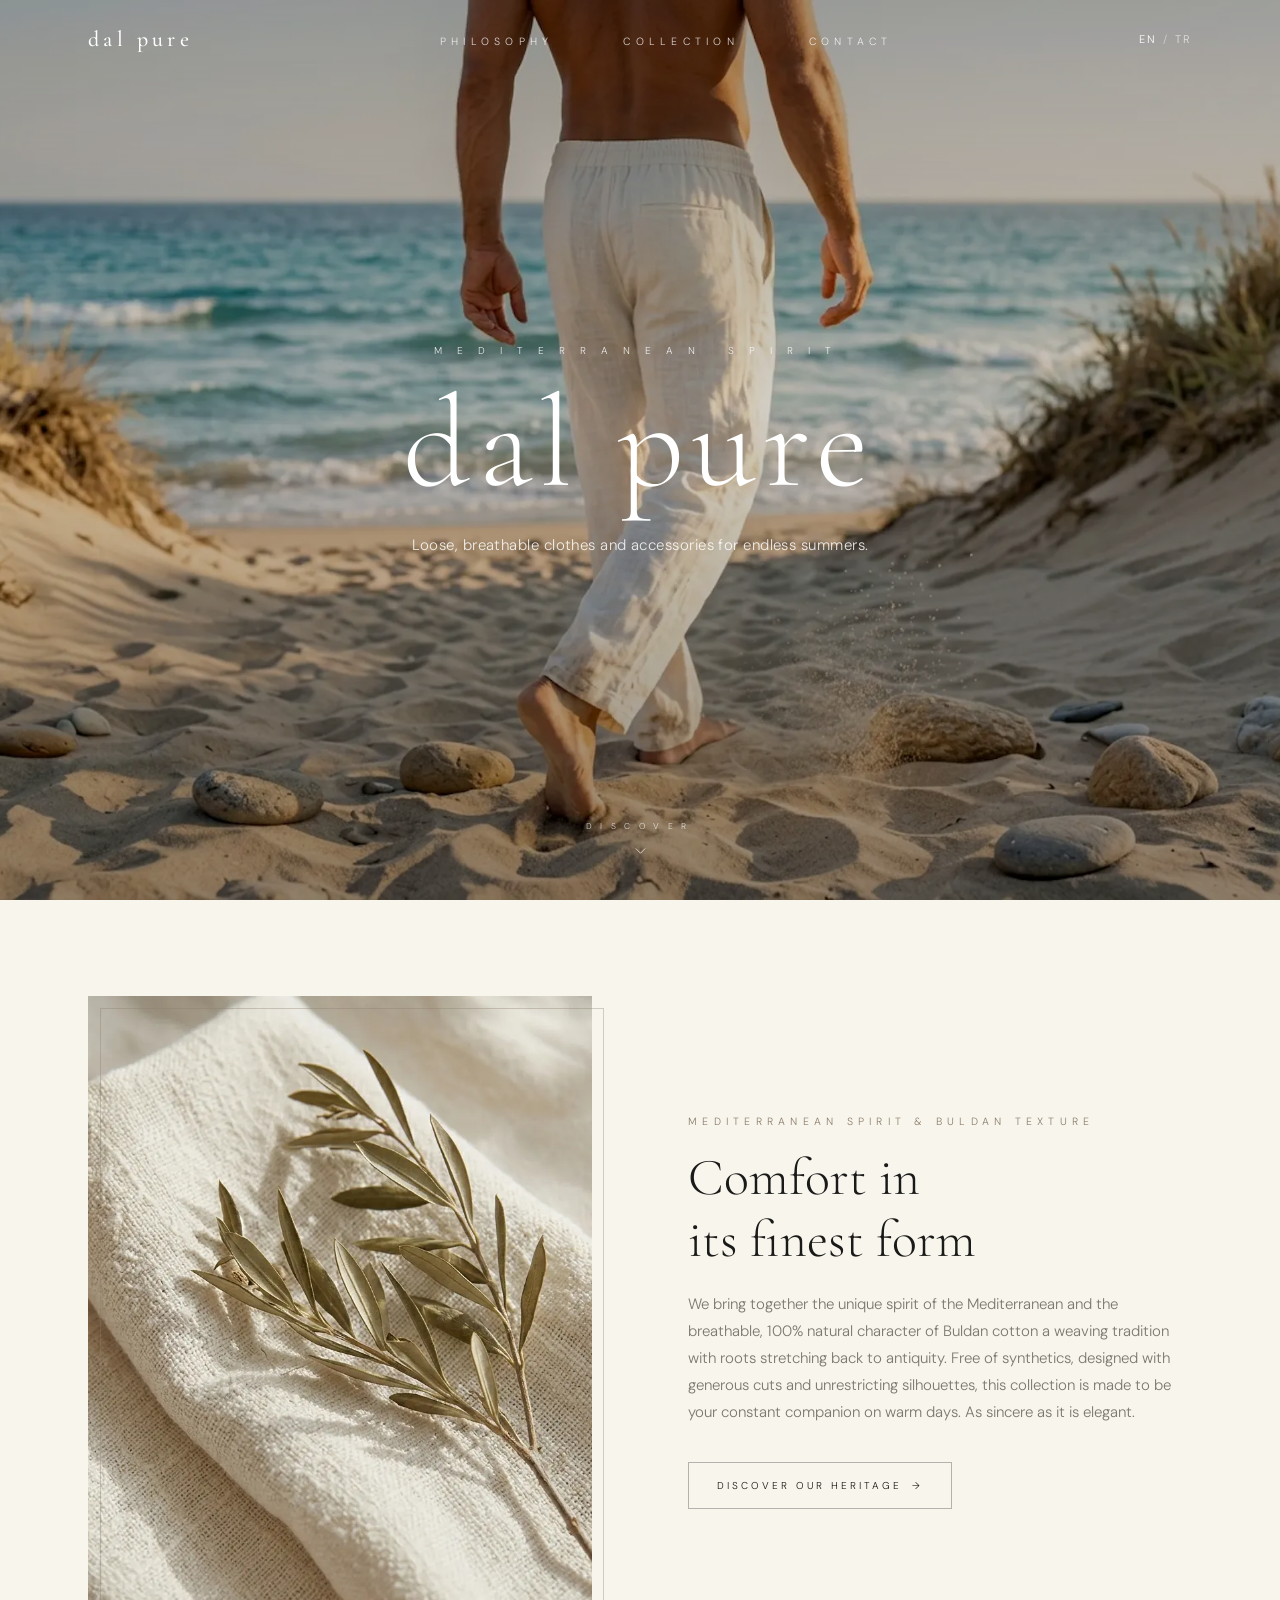
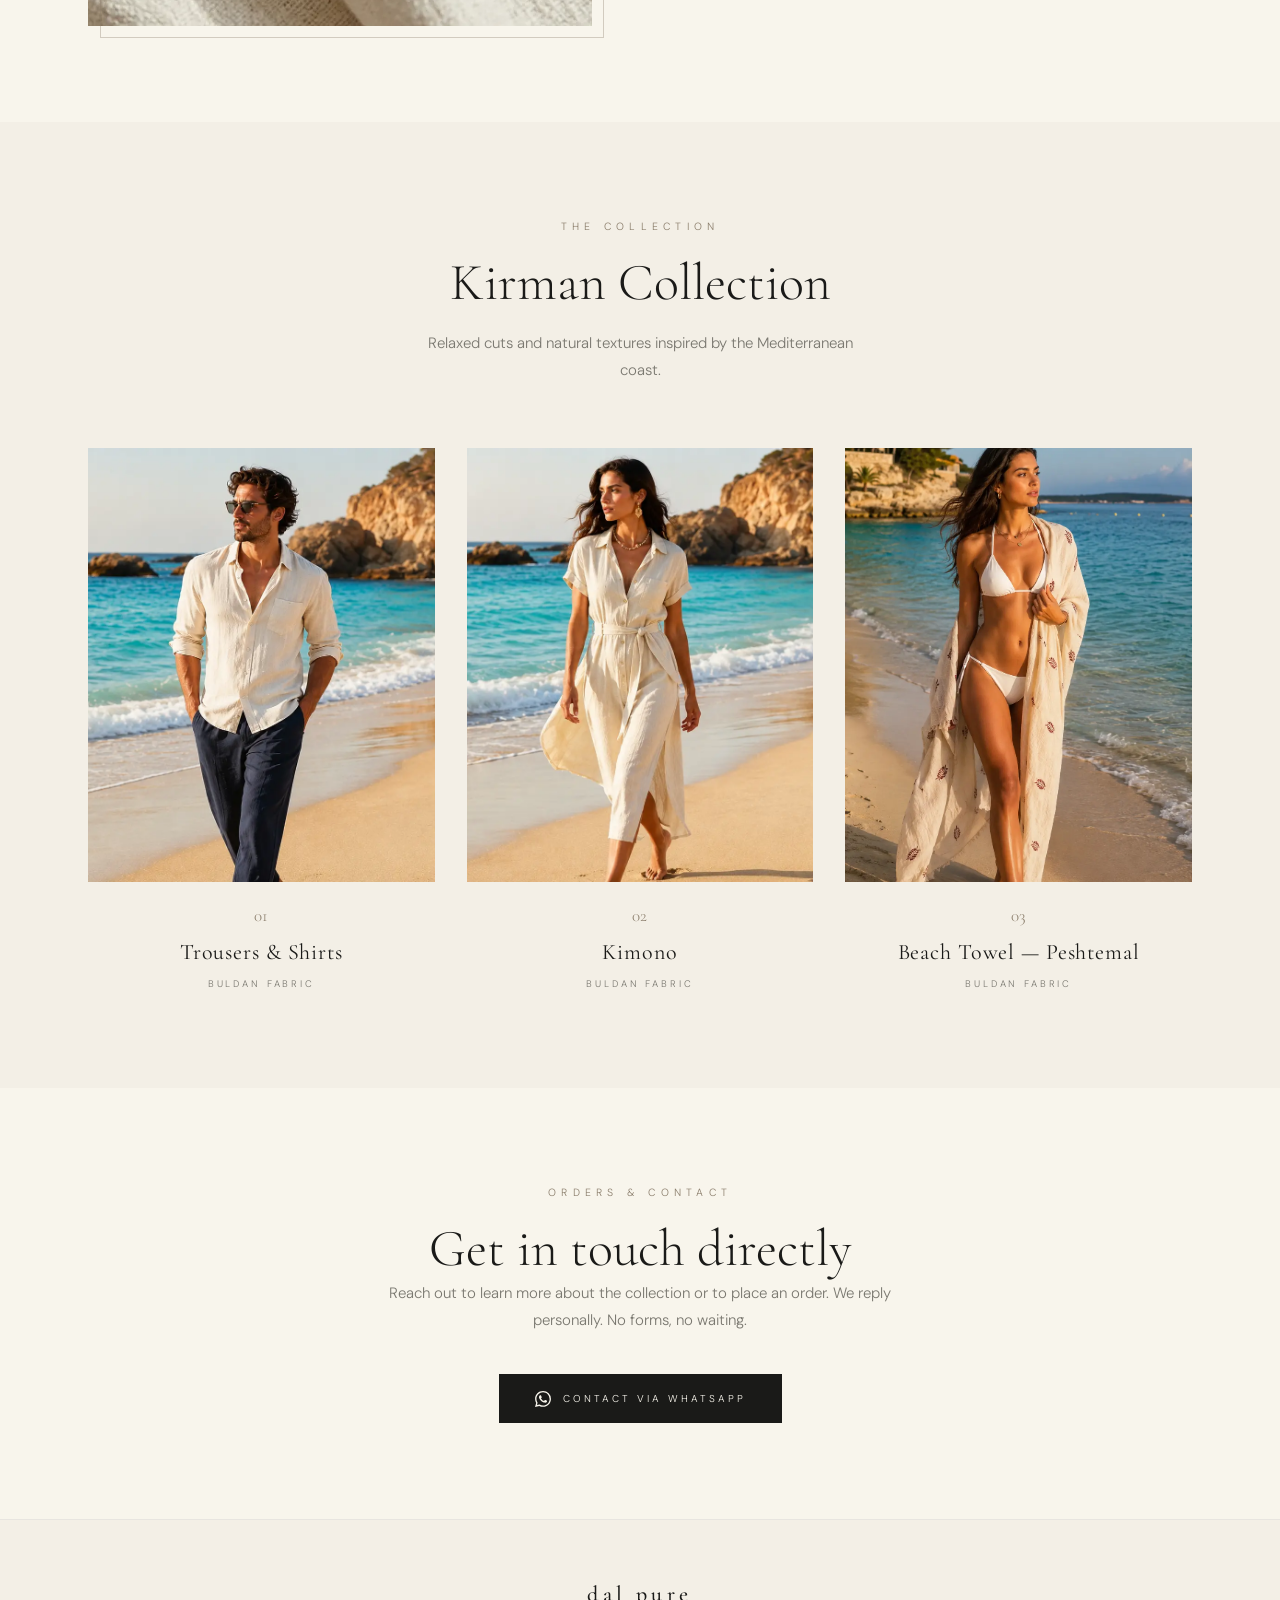
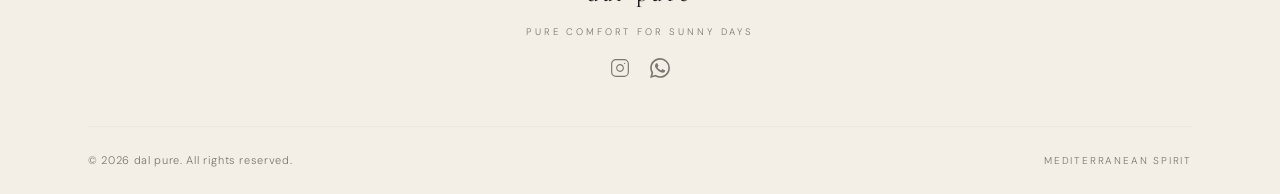
==== commit f175ce0e: "Add files via upload" ====
--- a/en.html
+++ b/en.html
@@ -1,204 +1,889 @@
-<!DOCTYPE html>
-<html lang="en">
-<head>
-    <meta charset="UTF-8">
-    <title>Dal Pure | Mediterranean Spirit & Natural Buldan Cotton Resortwear</title>
-
-    <meta http-equiv="X-UA-Compatible" content="IE=Edge">
-    <meta name="description" content="Discover Dal Pure's breathable, 100% natural Buldan cotton resortwear and accessories designed for endless summers.">
-    <meta name="keywords" content="dal pure, resortwear, buldan cotton, muslin shirt, beachwear, natural fabric, peshtemal, kimono, mediterranean style">
-    <meta name="viewport" content="width=device-width, initial-scale=1, maximum-scale=1">
-
-    <link rel="canonical" href="https://dalpure.com.tr/en.html">
-    <link rel="alternate" hreflang="tr" href="https://dalpure.com.tr/">
-    <link rel="alternate" hreflang="en" href="https://dalpure.com.tr/en.html">
-    <link rel="alternate" hreflang="x-default" href="https://dalpure.com.tr/">
-
-    <meta property="og:title" content="Dal Pure | Natural Resortwear">
-    <meta property="og:description" content="Breathable, 100% natural clothing for endless summers.">
-    <meta property="og:image" content="https://dalpure.com.tr/images/about-image.webp">
-    <meta property="og:url" content="https://dalpure.com.tr/en.html">
-    <meta property="og:type" content="website">
-
-    <link rel="stylesheet" href="css/bootstrap.min.css">
-    <link rel="stylesheet" href="css/animate.css">
-    <link rel="stylesheet" href="css/font-awesome.min.css">
-    <link rel="icon" type="image/png" href="images/favicon.png">
-    <link rel="stylesheet" href="css/tooplate-style.css">
-
-</head>
-
-<body data-spy="scroll" data-target=".navbar-collapse" data-offset="50">
-
-    <div class="lang-switcher">
-        <a href="index.html">TR</a> 
-        <span class="separator">|</span> 
-        <span class="active">EN</span>
-    </div>
-
-    <div class="preloader">
-         <div class="spinner">
-              <span class="spinner-rotate"></span>
-         </div>
-    </div>
-
-<div class="container">
-     <div class="row">
-          <section id="home" class="parallax-section">
-               <div class="col-md-offset-1 col-md-10 col-sm-12">
-                    <div class="home-wrapper">
-                         <h2 class="wow fadeInUp" data-wow-delay="0.4s" style="font-size: 13px; font-weight: 500; letter-spacing: 0.2em; text-transform: uppercase; color: #888;">Mediterranean Spirit</h2>
-                         <h1 class="brand-logo-main wow fadeInUp" data-wow-delay="0.6s">dal pure</h1>
-                         <p class="home-desc wow fadeInUp" data-wow-delay="0.8s">Loose, breathable clothes and accessories for endless summers.</p>
-                         <a href="#about" class="wow fadeInUp smoothScroll arrow-btn" data-wow-delay="1s"><i class="fa fa-angle-double-down"></i></a>
-                    </div>
-               </div>
-          </section>
-     </div>
-</div>
-
-<section id="about" class="parallax-section">
-     <div class="container">
-          <div class="row align-center">
-               <div class="col-md-5 col-sm-12">
-                    <img src="images/about-image.webp" class="wow fadeInUp img-responsive" data-wow-delay="0.2s" alt="Dal Pure Mediterranean Inspired Buldan Fabric">
-               </div>
-               <div class="col-md-7 col-sm-12">
-                    <div class="about-thumb text-center">
-                         <div class="wow fadeInUp section-title" data-wow-delay="0.6s">
-                              <h2>Comfort in Its Finest Form</h2>
-                              <h3>Mediterranean Spirit and Buldan Texture</h3>
-                         </div>
-                         <div class="wow fadeInUp" data-wow-delay="0.8s">
-                              <p>We bring together the unique spirit of the Mediterranean and the breathable, 100% natural character of Buldan cotton a weaving tradition with roots stretching back to antiquity. Free of synthetics, designed with generous cuts and unrestricting silhouettes, this collection is made to be your constant companion on warm days. As sincere as it is elegant.</p>
-                              <br><br>
-                              <a href="heritage-en.html" class="btn-outline-dark-custom wow fadeInUp" data-wow-delay="1s">
-                                   Discover Our Heritage
-                              </a>
-                         </div>
-                    </div>
-               </div>
-          </div>
-     </div>
-</section>
-
-<section id="work" class="parallax-section">
-     <div class="container">
-          <div class="row">
-               <div class="col-md-12 col-sm-12">
-                    <div class="wow fadeInUp section-title text-center" data-wow-delay="0.2s">
-                         <h2>Kirman Collection</h2>
-                         <p>Relaxed cuts and natural textures inspired by the Mediterranean coast.</p>
-                    </div>
-               </div>
-
-               <div class="wow fadeInUp col-md-4 col-sm-6" data-wow-delay="0.4s">
-                    <div id="urun1Carousel" class="carousel slide" data-ride="carousel" data-interval="false">
-                         <div class="carousel-inner" role="listbox">
-                              <div class="item active"><img src="images/work-2.webp" alt="Dal Pure Natural Muslin Pants and Shirt Set"></div>
-                              <div class="item"><img src="images/work-1.webp" alt="Dal Pure Natural Muslin Pants and Shirt Set Back View"></div>
-                         </div>
-                         <a class="left carousel-control" href="#urun1Carousel" role="button" data-slide="prev">
-                              <span class="fa fa-angle-left" style="position:absolute; top:50%; font-size:30px;"></span>
-                         </a>
-                         <a class="right carousel-control" href="#urun1Carousel" role="button" data-slide="next">
-                              <span class="fa fa-angle-right" style="position:absolute; top:50%; font-size:30px;"></span>
-                         </a>
-                    </div>
-                    <div class="text-center">
-                         <h3 class="product-title">Trousers & Shirts</h3>
-                         <p class="product-desc">Buldan Fabric</p>
-                    </div>
-               </div>
-               
-               <div class="wow fadeInUp col-md-4 col-sm-6" data-wow-delay="0.6s">
-                    <div id="urun2Carousel" class="carousel slide" data-ride="carousel" data-interval="false">
-                         <div class="carousel-inner" role="listbox">
-                              <div class="item active"><img src="images/work-3.webp" alt="Dal Pure Natural Buldan Cloth Beach Kimono"></div>
-                              <div class="item"><img src="images/work-4.webp" alt="Dal Pure Natural Buldan Cloth Beach Kimono Detail"></div>
-                         </div>
-                         <a class="left carousel-control" href="#urun2Carousel" role="button" data-slide="prev">
-                              <span class="fa fa-angle-left" style="position:absolute; top:50%; font-size:30px;"></span>
-                         </a>
-                         <a class="right carousel-control" href="#urun2Carousel" role="button" data-slide="next">
-                              <span class="fa fa-angle-right" style="position:absolute; top:50%; font-size:30px;"></span>
-                         </a>
-                    </div>
-                    <div class="text-center">
-                         <h3 class="product-title">Kimono</h3>
-                         <p class="product-desc">Buldan Fabric</p>
-                    </div>
-               </div>
-
-               <div class="wow fadeInUp col-md-4 col-sm-6" data-wow-delay="0.8s">
-                    <div id="urun3Carousel" class="carousel slide" data-ride="carousel" data-interval="false">
-                         <div class="carousel-inner" role="listbox">
-                              <div class="item active"><img src="images/work-5.webp" alt="Dal Pure Traditional Peshtemal and Beach Towel"></div>
-                              <div class="item"><img src="images/about-image.webp" alt="Dal Pure Traditional Peshtemal Texture"></div>
-                         </div>
-                         <a class="left carousel-control" href="#urun3Carousel" role="button" data-slide="prev">
-                              <span class="fa fa-angle-left" style="position:absolute; top:50%; font-size:30px;"></span>
-                         </a>
-                         <a class="right carousel-control" href="#urun3Carousel" role="button" data-slide="next">
-                              <span class="fa fa-angle-right" style="position:absolute; top:50%; font-size:30px;"></span>
-                         </a>
-                    </div>
-                    <div class="text-center">
-                         <h3 class="product-title">Beach Towel - Peshtemal</h3>
-                         <p class="product-desc">Buldan Fabric</p>
-                    </div>
-               </div>
-
-               </div>
-     </div>
-</section>
-
-<section id="contact" class="parallax-section" style="padding: 80px 0;">
-     <div class="container">
-          <div class="row text-center">
-               <div class="col-md-12 col-sm-12">
-                    <div class="wow fadeInUp section-title" data-wow-delay="0.2s">
-                         <h2>Orders & Contact</h2>
-                         <p>Get in touch directly to learn more about the collection or to place an order.</p>
-                         <br>
-                         <a href="https://wa.me/905418734180" target="_blank" rel="noopener noreferrer" class="btn-outline-dark-custom wow fadeInUp" data-wow-delay="0.4s">
-                              <i class="fa fa-whatsapp"></i> Contact via WhatsApp
-                         </a>
-                    </div>
-               </div>
-          </div>
-     </div>
-</section>
-
-<footer id="footer" class="parallax-section" style="padding-top: 40px; padding-bottom: 20px;">
-    <div class="container">
-        <div class="row text-center">
-               <div class="wow fadeInUp col-md-12 col-sm-12" data-wow-delay="0.2s">
-                    <h3 class="brand-logo-footer">dal pure</h3>
-                    <p style="font-size: 12px; color: #888;">Pure Comfort for Sunny Days</p>
-               </div>
-               <div class="col-md-12 col-sm-12 clearfix">
-                    <div class="dash-line" style="margin: 20px 0; border-top: 1px solid #eaeaea;"></div>
-               </div>
-               <div class="wow fadeInUp col-md-6 col-sm-6 text-left" data-wow-delay="0.4s">
-                    <p class="copyright-text" style="font-size: 12px;">Copyright © 2026 dal pure</p>
-               </div>
-               <div class="wow fadeInUp col-md-6 col-sm-6 text-right" data-wow-delay="0.6s">
-                   <ul class="social-icon" style="margin: 0; padding: 0; list-style: none;">
-                        <li style="display: inline-block; margin: 0 10px;"><a href="https://instagram.com/dal.pure" target="_blank" rel="noopener noreferrer" class="fa fa-instagram" style="color: #2b2b2b; font-size: 18px;"></a></li>
-                        <li style="display: inline-block; margin: 0 10px;"><a href="https://wa.me/905418734180" target="_blank" rel="noopener noreferrer" class="fa fa-whatsapp" style="color: #2b2b2b; font-size: 18px;"></a></li>
-                   </ul>
-               </div>
-          </div>
-     </div>
-</footer>
-
-<script src="js/jquery.js"></script>
-<script src="js/bootstrap.min.js"></script>
-<script src="js/jquery.parallax.js"></script>
-<script src="js/smoothscroll.js"></script>
-<script src="js/wow.min.js"></script>
-<script src="js/custom.js"></script>
-
-</body>
+<!DOCTYPE html>
+<html lang="en">
+<head>
+  <meta charset="UTF-8">
+  <title>Dal Pure | Mediterranean Spirit & Natural Buldan Cotton Resortwear</title>
+
+  <meta http-equiv="X-UA-Compatible" content="IE=Edge">
+  <meta name="description" content="Discover Dal Pure's breathable, 100% natural Buldan cotton resortwear and accessories designed for endless summers.">
+  <meta name="keywords" content="dal pure, resortwear, buldan cotton, muslin shirt, beachwear, natural fabric, peshtemal, kimono, mediterranean style">
+  <meta name="viewport" content="width=device-width, initial-scale=1, maximum-scale=1">
+
+  <link rel="canonical" href="https://dalpure.com.tr/en.html">
+  <link rel="alternate" hreflang="tr" href="https://dalpure.com.tr/">
+  <link rel="alternate" hreflang="en" href="https://dalpure.com.tr/en.html">
+  <link rel="alternate" hreflang="x-default" href="https://dalpure.com.tr/">
+
+  <meta property="og:title" content="Dal Pure | Natural Resortwear">
+  <meta property="og:description" content="Breathable, 100% natural clothing for endless summers.">
+  <meta property="og:image" content="https://dalpure.com.tr/images/about-image.webp">
+  <meta property="og:url" content="https://dalpure.com.tr/en.html">
+  <meta property="og:type" content="website">
+
+  <link rel="icon" type="image/png" href="images/favicon.png">
+
+  <!-- Google tag (gtag.js) -->
+  <script async src="https://www.googletagmanager.com/gtag/js?id=G-SKEV1TDKE5"></script>
+  <script>
+    window.dataLayer = window.dataLayer || [];
+    function gtag(){dataLayer.push(arguments);}
+    gtag('js', new Date());
+    gtag('config', 'G-SKEV1TDKE5');
+  </script>
+
+  <!-- Google Fonts: Cormorant Garamond (serif) + DM Sans (sans) -->
+  <link rel="preconnect" href="https://fonts.googleapis.com">
+  <link rel="preconnect" href="https://fonts.gstatic.com" crossorigin>
+  <link href="https://fonts.googleapis.com/css2?family=Cormorant+Garamond:ital,wght@0,300;0,400;0,500;1,300;1,400&family=DM+Sans:ital,opsz,wght@0,9..40,200;0,9..40,300;0,9..40,400;1,9..40,300&display=swap" rel="stylesheet">
+
+  <style>
+    /* ─── RESET & BASE ─────────────────────────────────────────── */
+    *, *::before, *::after { box-sizing: border-box; margin: 0; padding: 0; }
+
+    :root {
+      --bg:         rgb(248, 245, 236);
+      --fg:         #1a1a18;
+      --muted:      #7a7870;
+      --accent:     #8a7d6b;
+      --border:     #e8e5e0;
+      --secondary:  rgb(243, 239, 230);
+      --white:      #ffffff;
+      --serif:      'Cormorant Garamond', Georgia, serif;
+      --sans:       'DM Sans', system-ui, sans-serif;
+      --radius:     0;
+      --ease-out:   cubic-bezier(0.22, 1, 0.36, 1);
+    }
+
+    html { scroll-behavior: smooth; }
+
+    body {
+      font-family: var(--sans);
+      font-weight: 300;
+      background: var(--bg);
+      color: var(--fg);
+      line-height: 1.7;
+      -webkit-font-smoothing: antialiased;
+    }
+
+    img { display: block; max-width: 100%; }
+    a { color: inherit; text-decoration: none; }
+
+    /* ─── REVEAL ANIMATION ─────────────────────────────────────── */
+    .reveal {
+      opacity: 0;
+      transform: translateY(22px);
+      transition: opacity 0.75s var(--ease-out), transform 0.75s var(--ease-out);
+    }
+    .reveal.is-visible {
+      opacity: 1;
+      transform: none;
+    }
+    /* stagger delays */
+    .reveal[data-delay="80"]  { transition-delay: 80ms; }
+    .reveal[data-delay="160"] { transition-delay: 160ms; }
+    .reveal[data-delay="240"] { transition-delay: 240ms; }
+    .reveal[data-delay="120"] { transition-delay: 120ms; }
+    .reveal[data-delay="360"] { transition-delay: 360ms; }
+    .reveal[data-delay="480"] { transition-delay: 480ms; }
+
+    /* ─── HEADER ────────────────────────────────────────────────── */
+    #site-header {
+      position: fixed;
+      inset: 0 0 auto 0;
+      z-index: 50;
+      height: 64px;
+      display: flex;
+      align-items: center;
+      transition: background 0.5s ease, border-color 0.5s ease, backdrop-filter 0.5s ease;
+      border-bottom: 1px solid transparent;
+    }
+    #site-header.scrolled {
+      background: rgba(247, 245, 236, 0.60);
+      backdrop-filter: blur(12px);
+      -webkit-backdrop-filter: blur(12px);
+      border-bottom-color: rgba(232, 229, 224, 0.6);
+    }
+    .header-inner {
+      width: 100%;
+      max-width: 1152px;
+      margin: 0 auto;
+      padding: 0 24px;
+      display: flex;
+      align-items: center;
+      justify-content: space-between;
+    }
+    .header-logo {
+      font-family: var(--serif);
+      font-size: 22px;
+      font-weight: 500;
+      letter-spacing: 0.2em;
+      color: #fff;
+      transition: color 0.5s ease;
+    }
+    #site-header.scrolled .header-logo { color: var(--fg); }
+
+    .header-nav {
+      display: flex;
+      align-items: center;
+      gap: 70px;
+      list-style: none;
+    }
+    .header-nav a {
+      font-size: 10.5px;
+      font-weight: 300;
+      letter-spacing: 0.5em;
+      text-transform: uppercase;
+      color: rgba(255,255,255,0.8);
+      transition: color 0.3s ease;
+    }
+    .header-nav a:hover { color: #fff; }
+    #site-header.scrolled .header-nav a { color: var(--muted); }
+    #site-header.scrolled .header-nav a:hover { color: var(--fg); }
+
+    .header-lang {
+      font-size: 11px;
+      font-weight: 300;
+      letter-spacing: 0.18em;
+      display: flex;
+      align-items: center;
+      gap: 6px;
+    }
+    .header-lang .active-lang {
+      color: #fff;
+      transition: color 0.5s;
+    }
+    #site-header.scrolled .header-lang .active-lang { color: var(--fg); }
+    .header-lang span { color: rgba(255,255,255,0.5); transition: color 0.5s; }
+    #site-header.scrolled .header-lang span { color: var(--muted); }
+    .header-lang a {
+      color: rgba(255,255,255,0.7);
+      transition: color 0.3s, opacity 0.3s;
+    }
+    #site-header.scrolled .header-lang a { color: var(--muted); }
+    .header-lang a:hover { opacity: 0.6; }
+
+    /* Mobile menu button */
+    .menu-btn {
+      display: none;
+      background: none;
+      border: none;
+      cursor: pointer;
+      padding: 4px;
+      flex-direction: column;
+      gap: 5px;
+    }
+    .menu-btn span {
+      display: block;
+      width: 22px;
+      height: 1px;
+      background: #fff;
+      transition: background 0.5s, transform 0.3s, opacity 0.3s;
+    }
+    #site-header.scrolled .menu-btn span { background: var(--fg); }
+    .menu-btn.open span:nth-child(1) { transform: translateY(6px) rotate(45deg); }
+    .menu-btn.open span:nth-child(2) { opacity: 0; }
+    .menu-btn.open span:nth-child(3) { transform: translateY(-6px) rotate(-45deg); }
+
+    /* Mobile drawer */
+    .mobile-nav {
+      display: none;
+      position: fixed;
+      inset: 64px 0 0 0;
+      background: var(--bg);
+      z-index: 49;
+      padding: 40px 24px;
+      flex-direction: column;
+      gap: 32px;
+      transform: translateX(100%);
+      transition: transform 0.35s var(--ease-out);
+    }
+    .mobile-nav.open {
+      transform: none;
+    }
+    .mobile-nav a {
+      font-size: 13px;
+      font-weight: 300;
+      letter-spacing: 0.22em;
+      text-transform: uppercase;
+      color: var(--fg);
+      padding-bottom: 12px;
+      border-bottom: 1px solid var(--border);
+    }
+    .mobile-lang {
+      display: flex;
+      gap: 10px;
+      font-size: 11px;
+      letter-spacing: 0.18em;
+      color: var(--muted);
+      margin-top: auto;
+    }
+    .mobile-lang .active-lang { color: var(--fg); }
+
+    /* ─── HERO ──────────────────────────────────────────────────── */
+    #home {
+      position: relative;
+      height: 100svh;
+      min-height: 640px;
+      overflow: hidden;
+    }
+    .hero-bg {
+      position: absolute;
+      inset: 0;
+      width: 100%;
+      height: 100%;
+      object-fit: cover;
+      object-position: center;
+    }
+    .hero-scrim {
+      position: absolute;
+      inset: 0;
+      background: linear-gradient(to bottom, rgba(0,0,0,0.30) 0%, rgba(0,0,0,0.10) 45%, rgba(0,0,0,0.38) 100%);
+    }
+    .hero-scrim2 {
+      position: absolute;
+      inset: 0;
+      background: rgba(0,0,0,0.08);
+    }
+    .hero-content {
+      position: relative;
+      z-index: 10;
+      height: 100%;
+      display: flex;
+      flex-direction: column;
+      align-items: center;
+      justify-content: center;
+      text-align: center;
+      padding: 0 24px;
+      color: #fff;
+    }
+    .hero-eyebrow {
+      font-family: var(--sans);
+      font-size: 10px;
+      font-weight: 300;
+      letter-spacing: 1.5em;
+      text-transform: uppercase;
+      color: rgba(255, 255, 255, 0.85);
+      animation: fadeSlideUp 0.9s var(--ease-out) 0.2s both;
+    }
+    .hero-title {
+      font-family: var(--serif);
+      font-size: clamp(64px, 12vw, 130px);
+      font-weight: 300;
+      line-height: 1;
+      letter-spacing: 0.06em;
+      margin-top: 20px;
+      animation: fadeSlideUp 0.9s var(--ease-out) 0.4s both;
+    }
+    .hero-desc {
+      margin-top: 24px;
+      max-width: 470px;
+      font-size: clamp(13px, 1.5vw, 15px);
+      font-weight: 300;
+      line-height: 1.7;
+      letter-spacing: 0.03em;
+      color: rgba(255,255,255,0.85);
+      animation: fadeSlideUp 0.9s var(--ease-out) 0.6s both;
+    }
+    .hero-scroll {
+      position: absolute;
+      bottom: 40px;
+      left: 50%;
+      transform: translateX(-50%);
+      display: flex;
+      flex-direction: column;
+      align-items: center;
+      gap: 8px;
+      color: rgba(255,255,255,0.75);
+      transition: color 0.3s;
+      animation: fadeSlideUpScroll 0.9s var(--ease-out) 0.9s both;
+    }
+    .hero-scroll:hover { color: #fff; }
+    .hero-scroll-label {
+      font-size: 8.5px;
+      letter-spacing: 1em;
+      text-transform: uppercase;
+    }
+    .hero-scroll-icon {
+      width: 18px;
+      height: 18px;
+      animation: bounce 2s ease-in-out infinite;
+    }
+
+    @keyframes fadeSlideUp {
+      from { opacity: 0; transform: translateY(20px); }
+      to   { opacity: 1; transform: none; }
+    }
+    @keyframes fadeSlideUpScroll {
+  from { opacity: 0; transform: translate(-50%, 20px); }
+  to   { opacity: 1; transform: translate(-50%, 0); }
+}
+    @keyframes bounce {
+      0%, 100% { transform: translateY(0); }
+      50%       { transform: translateY(5px); }
+    }
+
+    /* ─── SECTION COMMON ────────────────────────────────────────── */
+    .section-eyebrow {
+      font-family: var(--sans);
+      font-size: 10.5px;
+      font-weight: 300;
+      letter-spacing: 0.5em;
+      text-transform: uppercase;
+      color: var(--accent);
+    }
+    .section-title {
+      font-family: var(--serif);
+      font-size: clamp(34px, 5vw, 52px);
+      font-weight: 300;
+      line-height: 1.2;
+      margin-top: 16px;
+    }
+    .section-body {
+      font-size: 15px;
+      font-weight: 300;
+      line-height: 1.8;
+      color: var(--muted);
+      margin-top: 20px;
+      max-width: 56ch;
+    }
+
+    /* ─── PHILOSOPHY ────────────────────────────────────────────── */
+    #about {
+      padding: 96px 0;
+    }
+    .about-inner {
+      max-width: 1152px;
+      margin: 0 auto;
+      padding: 0 24px;
+      display: grid;
+      grid-template-columns: 1fr 1fr;
+      gap: 96px;
+      align-items: center;
+    }
+    .about-image-wrap {
+      position: relative;
+    }
+    .about-image-frame {
+      aspect-ratio: 4/5;
+      overflow: hidden;
+      width: 100%;
+    }
+    .about-image-frame img {
+      width: 100%;
+      height: 100%;
+      object-fit: cover;
+      display: block;
+    }
+    .about-frame-accent {
+      position: absolute;
+      bottom: -12px;
+      right: -12px;
+      width: 100%;
+      height: 100%;
+      border: 1px solid rgba(138, 125, 107, 0.35);
+      pointer-events: none;
+    }
+    .about-text { }
+    .about-btn {
+      display: inline-flex;
+      align-items: center;
+      gap: 10px;
+      margin-top: 36px;
+      border: 1px solid rgba(26, 26, 24, 0.3);
+      padding: 14px 28px;
+      font-family: var(--sans);
+      font-size: 10px;
+      font-weight: 300;
+      letter-spacing: 0.3em;
+      text-transform: uppercase;
+      color: var(--fg);
+      transition: background 0.3s ease, border-color 0.3s ease, color 0.3s ease;
+    }
+    .about-btn:hover {
+      background: var(--fg);
+      border-color: var(--fg);
+      color: var(--bg);
+    }
+    .about-btn-arrow {
+      transition: transform 0.3s ease;
+    }
+    .about-btn:hover .about-btn-arrow {
+      transform: translateX(4px);
+    }
+
+    /* ─── COLLECTION ────────────────────────────────────────────── */
+    #work {
+      background: var(--secondary);
+      padding: 96px 0;
+    }
+    .collection-inner {
+      max-width: 1152px;
+      margin: 0 auto;
+      padding: 0 24px;
+    }
+    .collection-header {
+      text-align: center;
+      max-width: 560px;
+      margin: 0 auto 64px;
+    }
+    .collection-grid {
+      display: grid;
+      grid-template-columns: repeat(3, 1fr);
+      gap: 32px 32px;
+    }
+    .product-card a {
+      display: block;
+    }
+    .product-img-wrap {
+      position: relative;
+      aspect-ratio: 4/5;
+      overflow: hidden;
+      background: var(--border);
+    }
+    .product-img-wrap img {
+      width: 100%;
+      height: 100%;
+      object-fit: cover;
+      display: block;
+      transition: transform 1.2s var(--ease-out);
+    }
+    .product-card a:hover .product-img-wrap img {
+      transform: scale(1.05);
+    }
+    .product-overlay {
+      position: absolute;
+      inset: 0;
+      background: rgba(26,26,24,0);
+      transition: background 0.5s ease;
+    }
+    .product-card a:hover .product-overlay {
+      background: rgba(26,26,24,0.10);
+    }
+    .product-inquire {
+      position: absolute;
+      bottom: 16px;
+      left: 50%;
+      transform: translateX(-50%) translateY(10px);
+      white-space: nowrap;
+      border: 1px solid rgba(255,255,255,0.7);
+      padding: 8px 20px;
+      font-size: 8.5px;
+      font-weight: 300;
+      letter-spacing: 0.3em;
+      text-transform: uppercase;
+      color: #fff;
+      opacity: 0;
+      transition: opacity 0.4s ease, transform 0.4s ease;
+    }
+    .product-card a:hover .product-inquire {
+      opacity: 1;
+      transform: translateX(-50%) translateY(0);
+    }
+    .product-info {
+      margin-top: 20px;
+      text-align: center;
+    }
+    .product-index {
+      font-family: var(--serif);
+      font-size: 17px;
+      color: var(--accent);
+    }
+    .product-name {
+      font-family: var(--serif);
+      font-size: 22px;
+      font-weight: 400;
+      letter-spacing: 0.04em;
+      margin-top: 4px;
+    }
+    .product-material {
+      font-size: 9.5px;
+      font-weight: 300;
+      letter-spacing: 0.3em;
+      text-transform: uppercase;
+      color: var(--muted);
+      margin-top: 4px;
+    }
+
+    /* ─── CONTACT ───────────────────────────────────────────────── */
+    #contact {
+      padding: 96px 0;
+    }
+    .contact-inner {
+      max-width: 680px;
+      margin: 0 auto;
+      padding: 0 24px;
+      text-align: center;
+    }
+    .contact-body { margin: 0 auto; }
+    .whatsapp-btn {
+      display: inline-flex;
+      align-items: center;
+      gap: 12px;
+      margin-top: 40px;
+      background: var(--fg);
+      padding: 16px 36px;
+      font-size: 10px;
+      font-weight: 300;
+      letter-spacing: 0.3em;
+      text-transform: uppercase;
+      color: var(--bg);
+      transition: opacity 0.3s ease;
+    }
+    .whatsapp-btn:hover { opacity: 0.8; }
+    .whatsapp-btn svg { width: 16px; height: 16px; flex-shrink: 0; }
+
+    /* ─── FOOTER ────────────────────────────────────────────────── */
+    #footer {
+      border-top: 1px solid var(--border);
+      background: var(--secondary);
+      padding: 56px 0 24px;
+    }
+    .footer-inner {
+      max-width: 1152px;
+      margin: 0 auto;
+      padding: 0 24px;
+    }
+    .footer-brand {
+      display: flex;
+      flex-direction: column;
+      align-items: center;
+      gap: 10px;
+      text-align: center;
+    }
+    .footer-logo {
+      font-family: var(--serif);
+      font-size: 22px;
+      font-weight: 500;
+      letter-spacing: 0.2em;
+      color: var(--fg);
+    }
+    .footer-tagline {
+      font-size: 9.5px;
+      font-weight: 300;
+      letter-spacing: 0.3em;
+      text-transform: uppercase;
+      color: var(--muted);
+    }
+    .footer-social {
+      display: flex;
+      align-items: center;
+      gap: 20px;
+      margin-top: 8px;
+    }
+    .footer-social a {
+      color: var(--muted);
+      transition: color 0.3s;
+    }
+    .footer-social a:hover { color: var(--fg); }
+    .footer-social svg { width: 20px; height: 20px; }
+    .footer-bottom {
+      display: flex;
+      align-items: center;
+      justify-content: space-between;
+      margin-top: 40px;
+      padding-top: 24px;
+      border-top: 1px solid rgba(232,229,224,0.7);
+      font-size: 11px;
+      font-weight: 300;
+      letter-spacing: 0.06em;
+      color: var(--muted);
+    }
+    .footer-bottom-right {
+      letter-spacing: 0.18em;
+      text-transform: uppercase;
+      font-size: 10px;
+    }
+
+    /* ─── UTILITIES ─────────────────────────────────────────────── */
+    .text-balance { text-wrap: balance; }
+
+    /* ─── RESPONSIVE ────────────────────────────────────────────── */
+    @media (max-width: 900px) {
+      .about-inner {
+        grid-template-columns: 1fr;
+        gap: 48px;
+      }
+      .about-frame-accent { display: none; }
+      .about-text { order: 2; }
+      .about-image-wrap { order: 1; }
+      .collection-grid { grid-template-columns: 1fr 1fr; }
+    }
+
+    @media (max-width: 640px) {
+      #about, #work, #contact { padding: 64px 0; }
+      .collection-grid { grid-template-columns: 1fr; max-width: 400px; margin: 0 auto; }
+      .collection-header { margin-bottom: 40px; }
+      .header-nav { display: none; }
+      .menu-btn { display: flex; }
+      .mobile-nav { display: flex; }
+      .footer-bottom { flex-direction: column; gap: 12px; text-align: center; }
+      #site-header { height: 56px; }
+    }
+
+    @media (min-width: 768px) {
+      #site-header { height: 80px; }
+    }
+  </style>
+</head>
+
+<body>
+
+  <!-- ─── HEADER ─────────────────────────────────────────────── -->
+  <header id="site-header">
+    <div class="header-inner">
+      <a href="#home" class="header-logo">dal pure</a>
+
+      <nav>
+        <ul class="header-nav">
+          <li><a href="#about">Philosophy</a></li>
+          <li><a href="#work">Collection</a></li>
+          <li><a href="#contact">Contact</a></li>
+        </ul>
+      </nav>
+
+      <div class="header-lang">
+        <span class="active-lang">EN</span>
+        <span aria-hidden="true">/</span>
+        <a href="index.html">TR</a>
+      </div>
+
+      <!-- Mobile toggle -->
+      <button class="menu-btn" id="menuBtn" aria-label="Menüyü aç/kapat">
+        <span></span><span></span><span></span>
+      </button>
+    </div>
+  </header>
+
+  <!-- Mobile nav drawer -->
+  <nav class="mobile-nav" id="mobileNav">
+    <a href="#about"    onclick="closeMobileNav()">Philosophy</a>
+    <a href="#work"     onclick="closeMobileNav()">Collection</a>
+    <a href="#contact"  onclick="closeMobileNav()">Contact</a>
+    <div class="mobile-lang">
+      <span class="active-lang">EN</span>
+      <span>/</span>
+      <a href="index.html">TR</a>
+    </div>
+  </nav>
+
+  <!-- ─── HERO ──────────────────────────────────────────────── -->
+  <section id="home">
+    <img
+      src="images/home-bg.webp"
+      alt="A man in natural linen resortwear walking along the Mediterranean coast in golden light."
+      class="hero-bg"
+      onerror="this.style.background='#c8bfb0';this.removeAttribute('src')"
+    >
+    <div class="hero-scrim"></div>
+    <div class="hero-scrim2"></div>
+
+    <div class="hero-content">
+      <p class="hero-eyebrow">Mediterranean Spirit</p>
+      <h1 class="hero-title">dal pure</h1>
+      <p class="hero-desc">Loose, breathable clothes and accessories for endless summers.</p>
+
+      <a href="#about" class="hero-scroll" aria-label="Scroll Down">
+        <span class="hero-scroll-label">Discover</span>
+        <svg class="hero-scroll-icon" viewBox="0 0 24 24" fill="none" stroke="currentColor" stroke-width="1.2" stroke-linecap="round" stroke-linejoin="round" aria-hidden="true">
+          <polyline points="6 9 12 15 18 9"/>
+        </svg>
+      </a>
+    </div>
+  </section>
+
+  <!-- ─── PHILOSOPHY / ABOUT ────────────────────────────────── -->
+  <section id="about">
+    <div class="about-inner">
+      <div class="about-image-wrap reveal">
+        <div class="about-image-frame">
+          <img src="images/about-image.webp" alt="Folded natural Buldan cotton fabric with an olive branch on top.">
+        </div>
+        <div class="about-frame-accent" aria-hidden="true"></div>
+      </div>
+
+      <div class="about-text">
+        <p class="section-eyebrow reveal">Mediterranean Spirit &amp; Buldan Texture</p>
+        <h2 class="section-title text-balance reveal" data-delay="80">Comfort in its finest form</h2>
+        <p class="section-body reveal" data-delay="160">
+        We bring together the unique spirit of the Mediterranean and the breathable, 100% natural character of Buldan cotton a weaving tradition with roots stretching back to antiquity. Free of synthetics, designed with generous cuts and unrestricting silhouettes, this collection is made to be your constant companion on warm days. As sincere as it is elegant.
+        </p>
+        <div class="reveal" data-delay="240">
+          <a href="heritage-en.html" class="about-btn">
+            Discover Our Heritage
+            <span class="about-btn-arrow" aria-hidden="true">&rarr;</span>
+          </a>
+        </div>
+      </div>
+    </div>
+  </section>
+
+  <!-- ─── COLLECTION / WORK ─────────────────────────────────── -->
+  <section id="work">
+    <div class="collection-inner">
+      <div class="collection-header">
+        <p class="section-eyebrow reveal">The Collection</p>
+        <h2 class="section-title text-balance reveal" data-delay="80">Kirman Collection</h2>
+        <p class="section-body reveal" data-delay="160" style="margin: 16px auto 0; max-width: 46ch;">
+          Relaxed cuts and natural textures inspired by the Mediterranean coast.
+        </p>
+      </div>
+
+      <div class="collection-grid">
+        <!-- Ürün 1 -->
+        <div class="product-card reveal" data-delay="120">
+          <a href="https://wa.me/905418734180?text=Merhaba%20dal%20pure%2C%20Pantolon%20ve%20G%C3%B6mlek%20hakk%C4%B1nda%20bilgi%20almak%20istiyorum." target="_blank" rel="noopener noreferrer">
+            <div class="product-img-wrap">
+              <img src="images/work-2.webp" alt="Dal Pure Shirt and Trouser Set." loading="lazy">
+              <div class="product-overlay"></div>
+              <span class="product-inquire">İnquire</span>
+            </div>
+            <div class="product-info">
+              <span class="product-index">01</span>
+              <h3 class="product-name">Trousers & Shirts</h3>
+              <p class="product-material">Buldan Fabric</p>
+            </div>
+          </a>
+        </div>
+
+        <!-- Ürün 2 -->
+        <div class="product-card reveal" data-delay="240">
+          <a href="https://wa.me/905418734180?text=Merhaba%20dal%20pure%2C%20Kimono%20hakk%C4%B1nda%20bilgi%20almak%20istiyorum." target="_blank" rel="noopener noreferrer">
+            <div class="product-img-wrap">
+              <img src="images/work-3.webp" alt="Dal Pure Kimono" loading="lazy">
+              <div class="product-overlay"></div>
+              <span class="product-inquire">İnquire</span>
+            </div>
+            <div class="product-info">
+              <span class="product-index">02</span>
+              <h3 class="product-name">Kimono</h3>
+              <p class="product-material">Buldan Fabric</p>
+            </div>
+          </a>
+        </div>
+
+        <!-- Ürün 3 -->
+        <div class="product-card reveal" data-delay="360">
+          <a href="https://wa.me/905418734180?text=Merhaba%20dal%20pure%2C%20Plaj%20Havlusu%20-%20Pe%C5%9Ftemal%20hakk%C4%B1nda%20bilgi%20almak%20istiyorum." target="_blank" rel="noopener noreferrer">
+            <div class="product-img-wrap">
+              <img src="images/work-5.webp" alt="Dal Pure Peshtemal and Beach Towel" loading="lazy">
+              <div class="product-overlay"></div>
+              <span class="product-inquire">İnquire</span>
+            </div>
+            <div class="product-info">
+              <span class="product-index">03</span>
+              <h3 class="product-name">Beach Towel — Peshtemal</h3>
+              <p class="product-material">Buldan Fabric</p>
+            </div>
+          </a>
+        </div>
+      </div>
+    </div>
+  </section>
+
+  <!-- ─── CONTACT ───────────────────────────────────────────── -->
+  <section id="contact">
+    <div class="contact-inner">
+      <p class="section-eyebrow reveal">Orders &amp; Contact</p>
+      <h2 class="section-title text-balance reveal" data-delay="80">Get in touch directly</h2>
+      <p class="section-body contact-body reveal" data-delay="160">
+        Reach out to learn more about the collection or to place an order. We reply personally. No forms, no waiting.
+      </p>
+      <div class="reveal" data-delay="240">
+        <a href="https://wa.me/905418734180" target="_blank" rel="noopener noreferrer" class="whatsapp-btn">
+          <!-- WhatsApp icon -->
+          <svg viewBox="0 0 24 24" fill="currentColor" aria-hidden="true">
+            <path d="M17.472 14.382c-.297-.149-1.758-.867-2.03-.967-.273-.099-.471-.148-.67.15-.197.297-.767.966-.94 1.164-.173.199-.347.223-.644.075-.297-.15-1.255-.463-2.39-1.475-.883-.788-1.48-1.761-1.653-2.059-.173-.297-.018-.458.13-.606.134-.133.298-.347.446-.52.149-.174.198-.298.298-.497.099-.198.05-.371-.025-.52-.075-.149-.669-1.612-.916-2.207-.242-.579-.487-.5-.669-.51-.173-.008-.371-.01-.57-.01-.198 0-.52.074-.792.372-.272.297-1.04 1.016-1.04 2.479 0 1.462 1.065 2.875 1.213 3.074.149.198 2.096 3.2 5.077 4.487.709.306 1.262.489 1.694.625.712.227 1.36.195 1.871.118.571-.085 1.758-.719 2.006-1.413.248-.694.248-1.289.173-1.413-.074-.124-.272-.198-.57-.347m-5.421 7.403h-.004a9.87 9.87 0 01-5.031-1.378l-.361-.214-3.741.982.998-3.648-.235-.374a9.86 9.86 0 01-1.51-5.26c.001-5.45 4.436-9.884 9.888-9.884 2.64 0 5.122 1.03 6.988 2.898a9.825 9.825 0 012.893 6.994c-.003 5.45-4.437 9.884-9.885 9.884m8.413-18.297A11.815 11.815 0 0012.05 0C5.495 0 .16 5.335.157 11.892c0 2.096.547 4.142 1.588 5.945L.057 24l6.305-1.654a11.882 11.882 0 005.683 1.448h.005c6.554 0 11.890-5.335 11.893-11.893a11.821 11.821 0 00-3.48-8.413z"/>
+          </svg>
+          Contact Via WhatsApp
+        </a>
+      </div>
+    </div>
+  </section>
+
+  <!-- ─── FOOTER ────────────────────────────────────────────── -->
+  <footer id="footer">
+    <div class="footer-inner">
+      <div class="footer-brand">
+        <a href="#home" class="footer-logo">dal pure</a>
+        <p class="footer-tagline">Pure comfort for sunny days</p>
+        <div class="footer-social">
+          <!-- Instagram -->
+          <a href="https://instagram.com/dal.pure" target="_blank" rel="noopener noreferrer" aria-label="dal pure Instagram">
+            <svg viewBox="0 0 24 24" fill="none" stroke="currentColor" stroke-width="1.4" stroke-linecap="round" stroke-linejoin="round" aria-hidden="true">
+              <rect x="2" y="2" width="20" height="20" rx="5" ry="5"/>
+              <path d="M16 11.37A4 4 0 1 1 12.63 8 4 4 0 0 1 16 11.37z"/>
+              <line x1="17.5" y1="6.5" x2="17.51" y2="6.5"/>
+            </svg>
+          </a>
+          <!-- WhatsApp -->
+          <a href="https://wa.me/905418734180" target="_blank" rel="noopener noreferrer" aria-label="dal pure WhatsApp">
+            <svg viewBox="0 0 24 24" fill="currentColor" aria-hidden="true">
+              <path d="M17.472 14.382c-.297-.149-1.758-.867-2.03-.967-.273-.099-.471-.148-.67.15-.197.297-.767.966-.94 1.164-.173.199-.347.223-.644.075-.297-.15-1.255-.463-2.39-1.475-.883-.788-1.48-1.761-1.653-2.059-.173-.297-.018-.458.13-.606.134-.133.298-.347.446-.52.149-.174.198-.298.298-.497.099-.198.05-.371-.025-.52-.075-.149-.669-1.612-.916-2.207-.242-.579-.487-.5-.669-.51-.173-.008-.371-.01-.57-.01-.198 0-.52.074-.792.372-.272.297-1.04 1.016-1.04 2.479 0 1.462 1.065 2.875 1.213 3.074.149.198 2.096 3.2 5.077 4.487.709.306 1.262.489 1.694.625.712.227 1.36.195 1.871.118.571-.085 1.758-.719 2.006-1.413.248-.694.248-1.289.173-1.413-.074-.124-.272-.198-.57-.347m-5.421 7.403h-.004a9.87 9.87 0 01-5.031-1.378l-.361-.214-3.741.982.998-3.648-.235-.374a9.86 9.86 0 01-1.51-5.26c.001-5.45 4.436-9.884 9.888-9.884 2.64 0 5.122 1.03 6.988 2.898a9.825 9.825 0 012.893 6.994c-.003 5.45-4.437 9.884-9.885 9.884m8.413-18.297A11.815 11.815 0 0012.05 0C5.495 0 .16 5.335.157 11.892c0 2.096.547 4.142 1.588 5.945L.057 24l6.305-1.654a11.882 11.882 0 005.683 1.448h.005c6.554 0 11.890-5.335 11.893-11.893a11.821 11.821 0 00-3.48-8.413z"/>
+            </svg>
+          </a>
+        </div>
+      </div>
+
+      <div class="footer-bottom">
+        <p>&copy; <span id="footerYear"></span> dal pure. All rights reserved.</p>
+        <p class="footer-bottom-right">Mediterranean Spirit</p>
+      </div>
+    </div>
+  </footer>
+
+  <!-- ─── SCRIPTS ───────────────────────────────────────────── -->
+  <script>
+    // ── Yıl ──────────────────────────────────────────────────
+    document.getElementById('footerYear').textContent = new Date().getFullYear();
+
+    // ── Sticky header ────────────────────────────────────────
+    const header = document.getElementById('site-header');
+    function onScroll() {
+      header.classList.toggle('scrolled', window.scrollY > 40);
+    }
+    onScroll();
+    window.addEventListener('scroll', onScroll, { passive: true });
+
+    // ── Mobile menu ──────────────────────────────────────────
+    const menuBtn   = document.getElementById('menuBtn');
+    const mobileNav = document.getElementById('mobileNav');
+
+    menuBtn.addEventListener('click', () => {
+      const open = mobileNav.classList.toggle('open');
+      menuBtn.classList.toggle('open', open);
+      document.body.style.overflow = open ? 'hidden' : '';
+    });
+
+    function closeMobileNav() {
+      mobileNav.classList.remove('open');
+      menuBtn.classList.remove('open');
+      document.body.style.overflow = '';
+    }
+
+    // ── Reveal on scroll (IntersectionObserver) ──────────────
+    const revealEls = document.querySelectorAll('.reveal');
+    const revealObserver = new IntersectionObserver((entries) => {
+      entries.forEach(entry => {
+        if (entry.isIntersecting) {
+          entry.target.classList.add('is-visible');
+      revealObserver.unobserve(entry.target);
+    }
+  });
+}, { threshold: 0.12, rootMargin: '0px 0px -8% 0px' });
+
+    revealEls.forEach(el => revealObserver.observe(el));
+
+    // ── Smooth scroll for anchor links ───────────────────────
+    document.querySelectorAll('a[href^="#"]').forEach(a => {
+      a.addEventListener('click', e => {
+        const id = a.getAttribute('href').slice(1);
+        const target = document.getElementById(id);
+        if (!target) return;
+        e.preventDefault();
+        target.scrollIntoView({ behavior: 'smooth', block: 'start' });
+      });
+    });
+  </script>
+
+</body>
 </html>
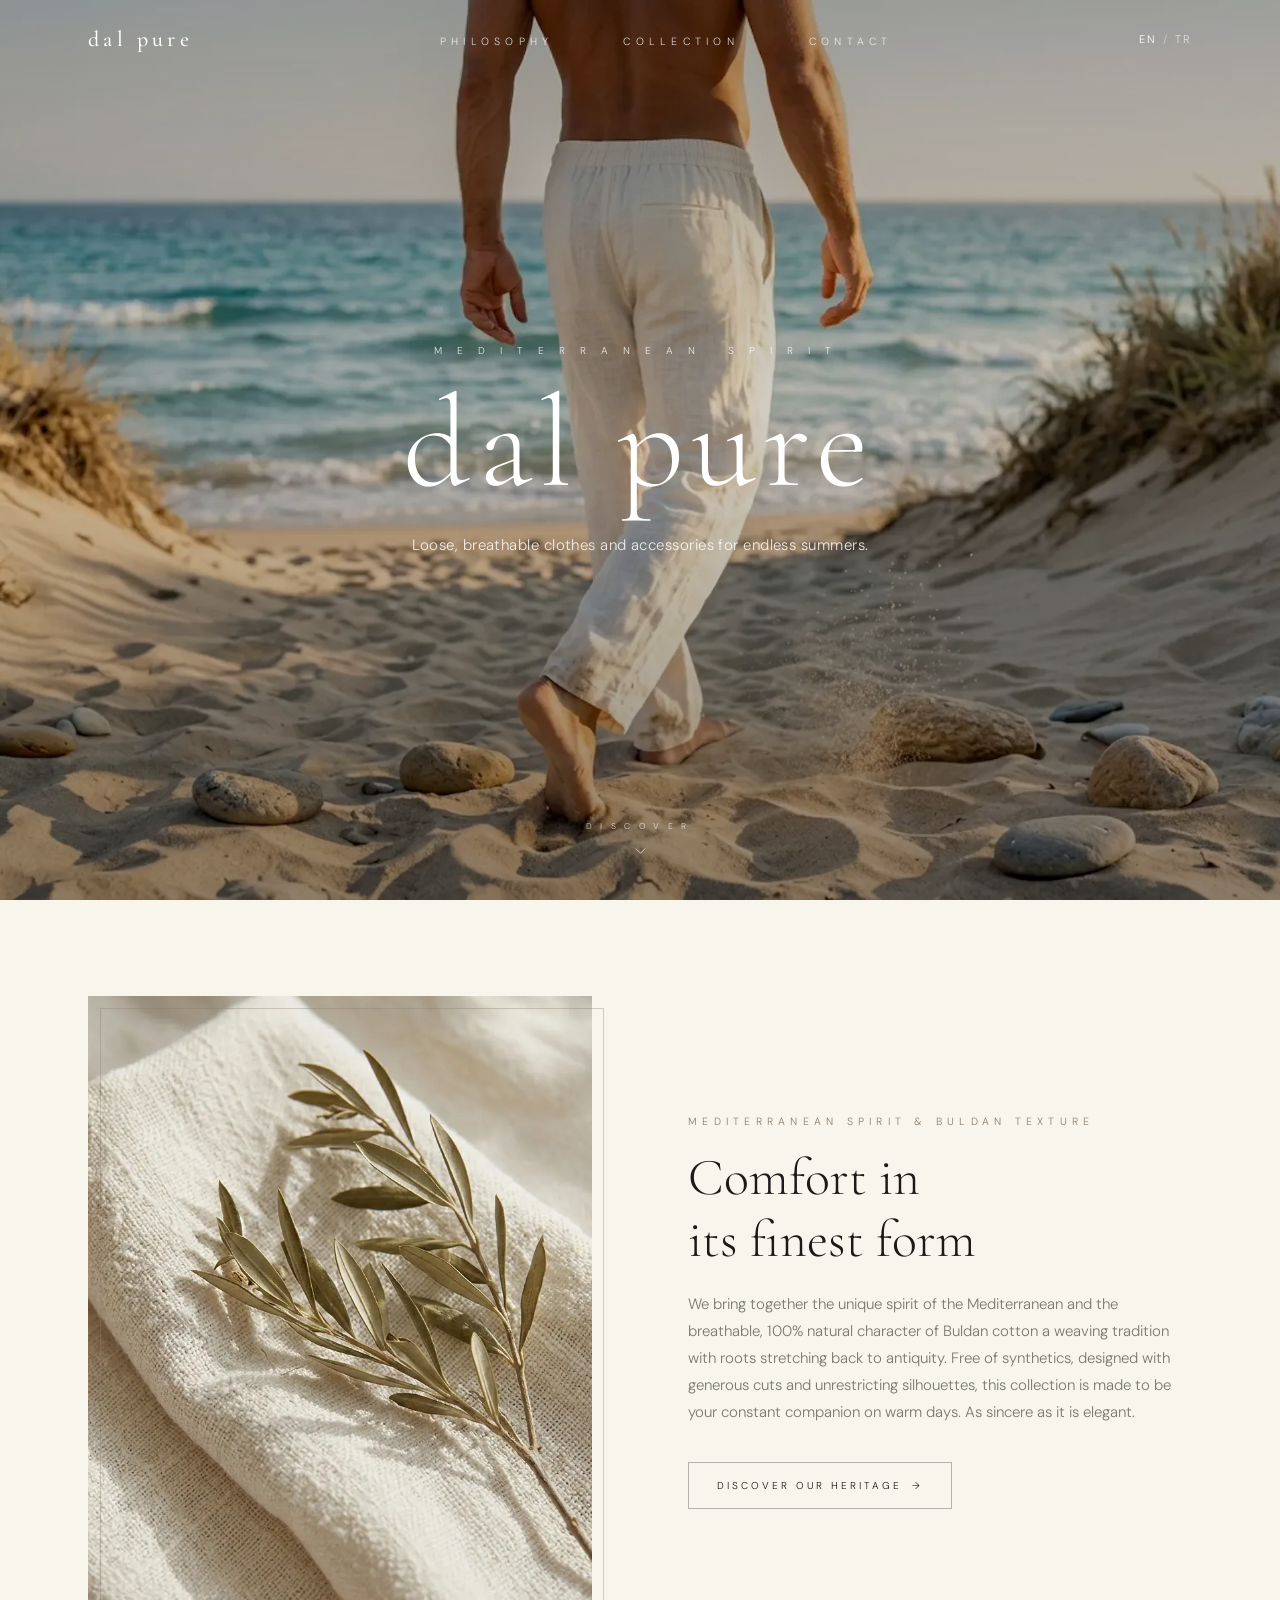
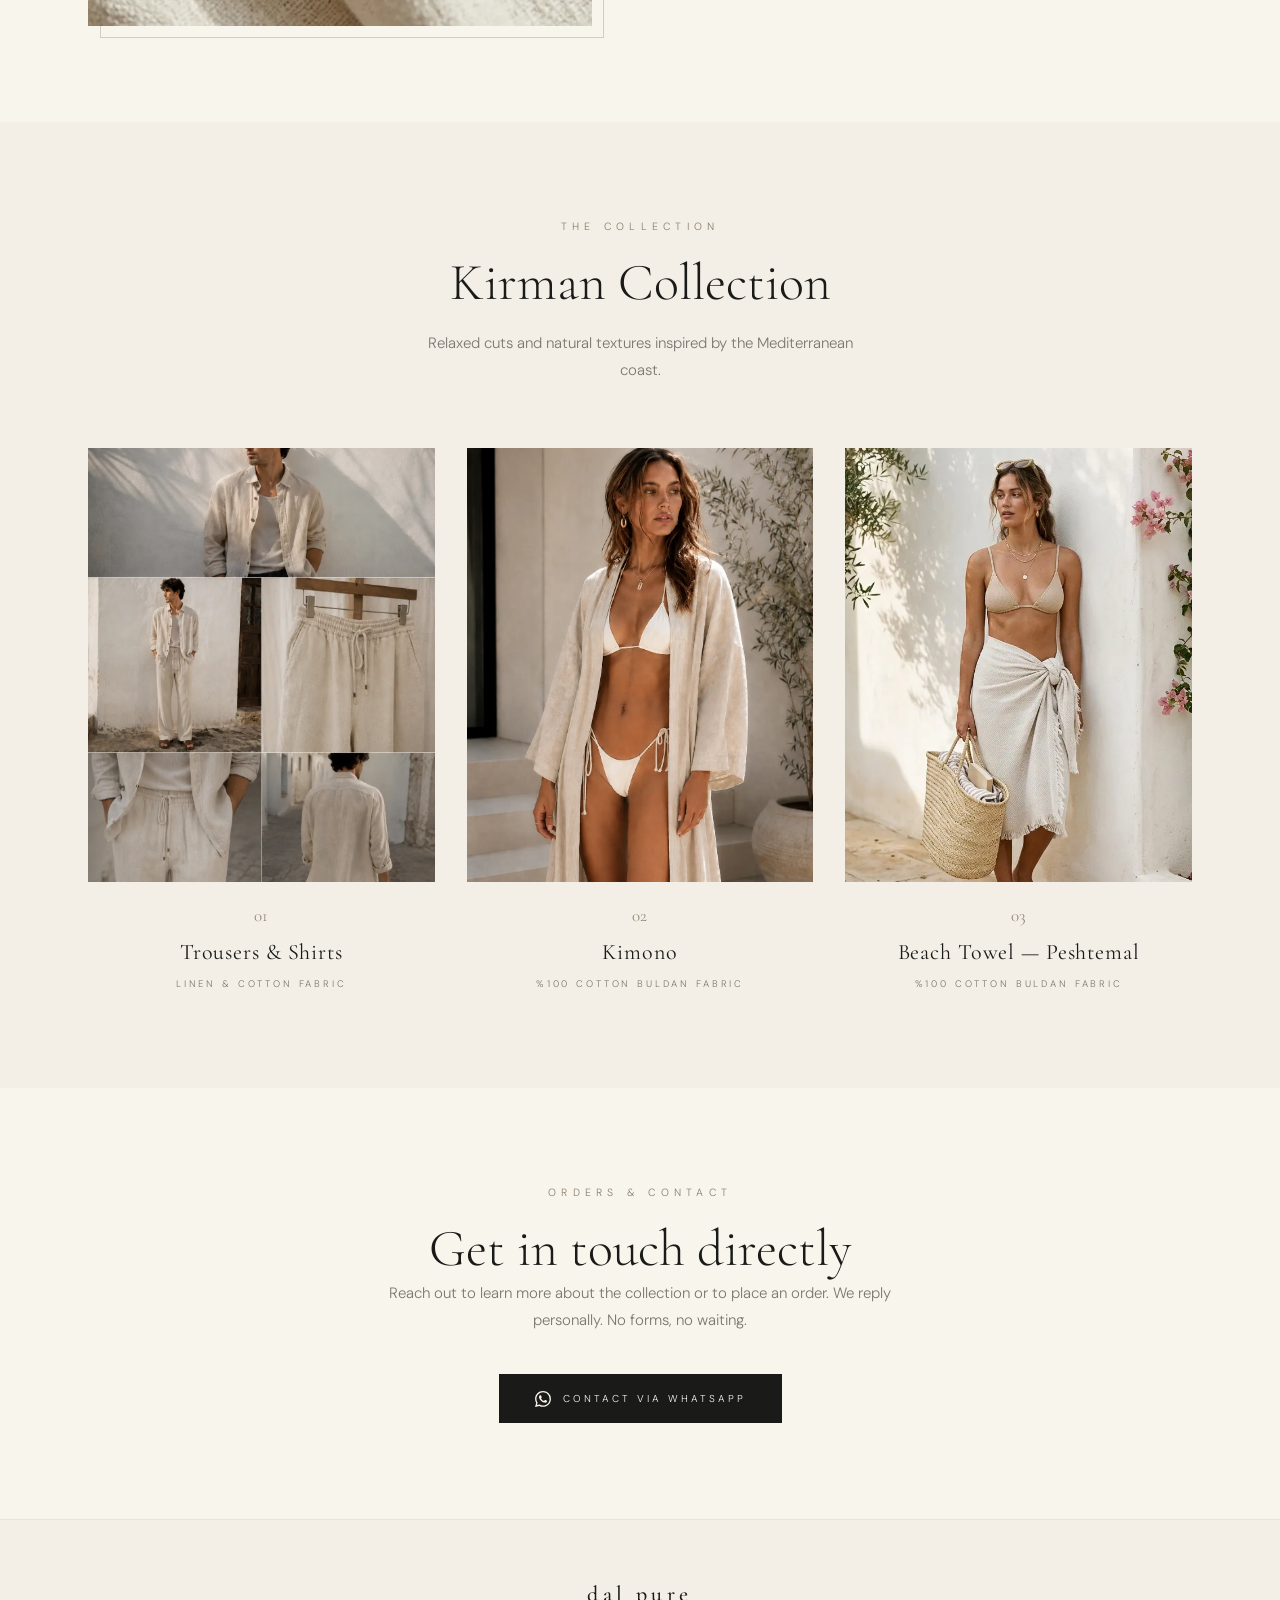
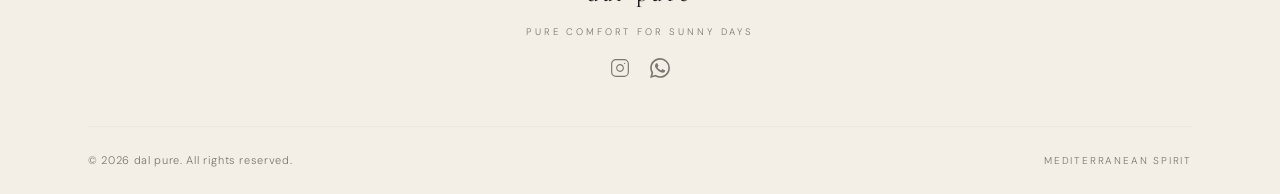
==== commit 4b254ff2: "Add files via upload" ====
--- a/en.html
+++ b/en.html
@@ -447,6 +447,10 @@
       display: block;
       transition: transform 1.2s var(--ease-out);
     }
+     /* Only aligns images with the img-top class to the top. */
+.product-img-wrap img.img-top {
+  object-position: top;
+}
     .product-card a:hover .product-img-wrap img {
       transform: scale(1.05);
     }
@@ -740,7 +744,7 @@
             <div class="product-info">
               <span class="product-index">01</span>
               <h3 class="product-name">Trousers & Shirts</h3>
-              <p class="product-material">Buldan Fabric</p>
+              <p class="product-material">Linen & Cotton Fabric</p>
             </div>
           </a>
         </div>
@@ -749,14 +753,14 @@
         <div class="product-card reveal" data-delay="240">
           <a href="https://wa.me/905418734180?text=Merhaba%20dal%20pure%2C%20Kimono%20hakk%C4%B1nda%20bilgi%20almak%20istiyorum." target="_blank" rel="noopener noreferrer">
             <div class="product-img-wrap">
-              <img src="images/work-3.webp" alt="Dal Pure Kimono" loading="lazy">
+              <img src="images/work-3.webp" class="img-top" alt="Dal Pure Kimono" loading="lazy">
               <div class="product-overlay"></div>
               <span class="product-inquire">İnquire</span>
             </div>
             <div class="product-info">
               <span class="product-index">02</span>
               <h3 class="product-name">Kimono</h3>
-              <p class="product-material">Buldan Fabric</p>
+              <p class="product-material">%100 Cotton Buldan Fabric</p>
             </div>
           </a>
         </div>
@@ -772,7 +776,7 @@
             <div class="product-info">
               <span class="product-index">03</span>
               <h3 class="product-name">Beach Towel — Peshtemal</h3>
-              <p class="product-material">Buldan Fabric</p>
+              <p class="product-material">%100 Cotton Buldan Fabric</p>
             </div>
           </a>
         </div>
